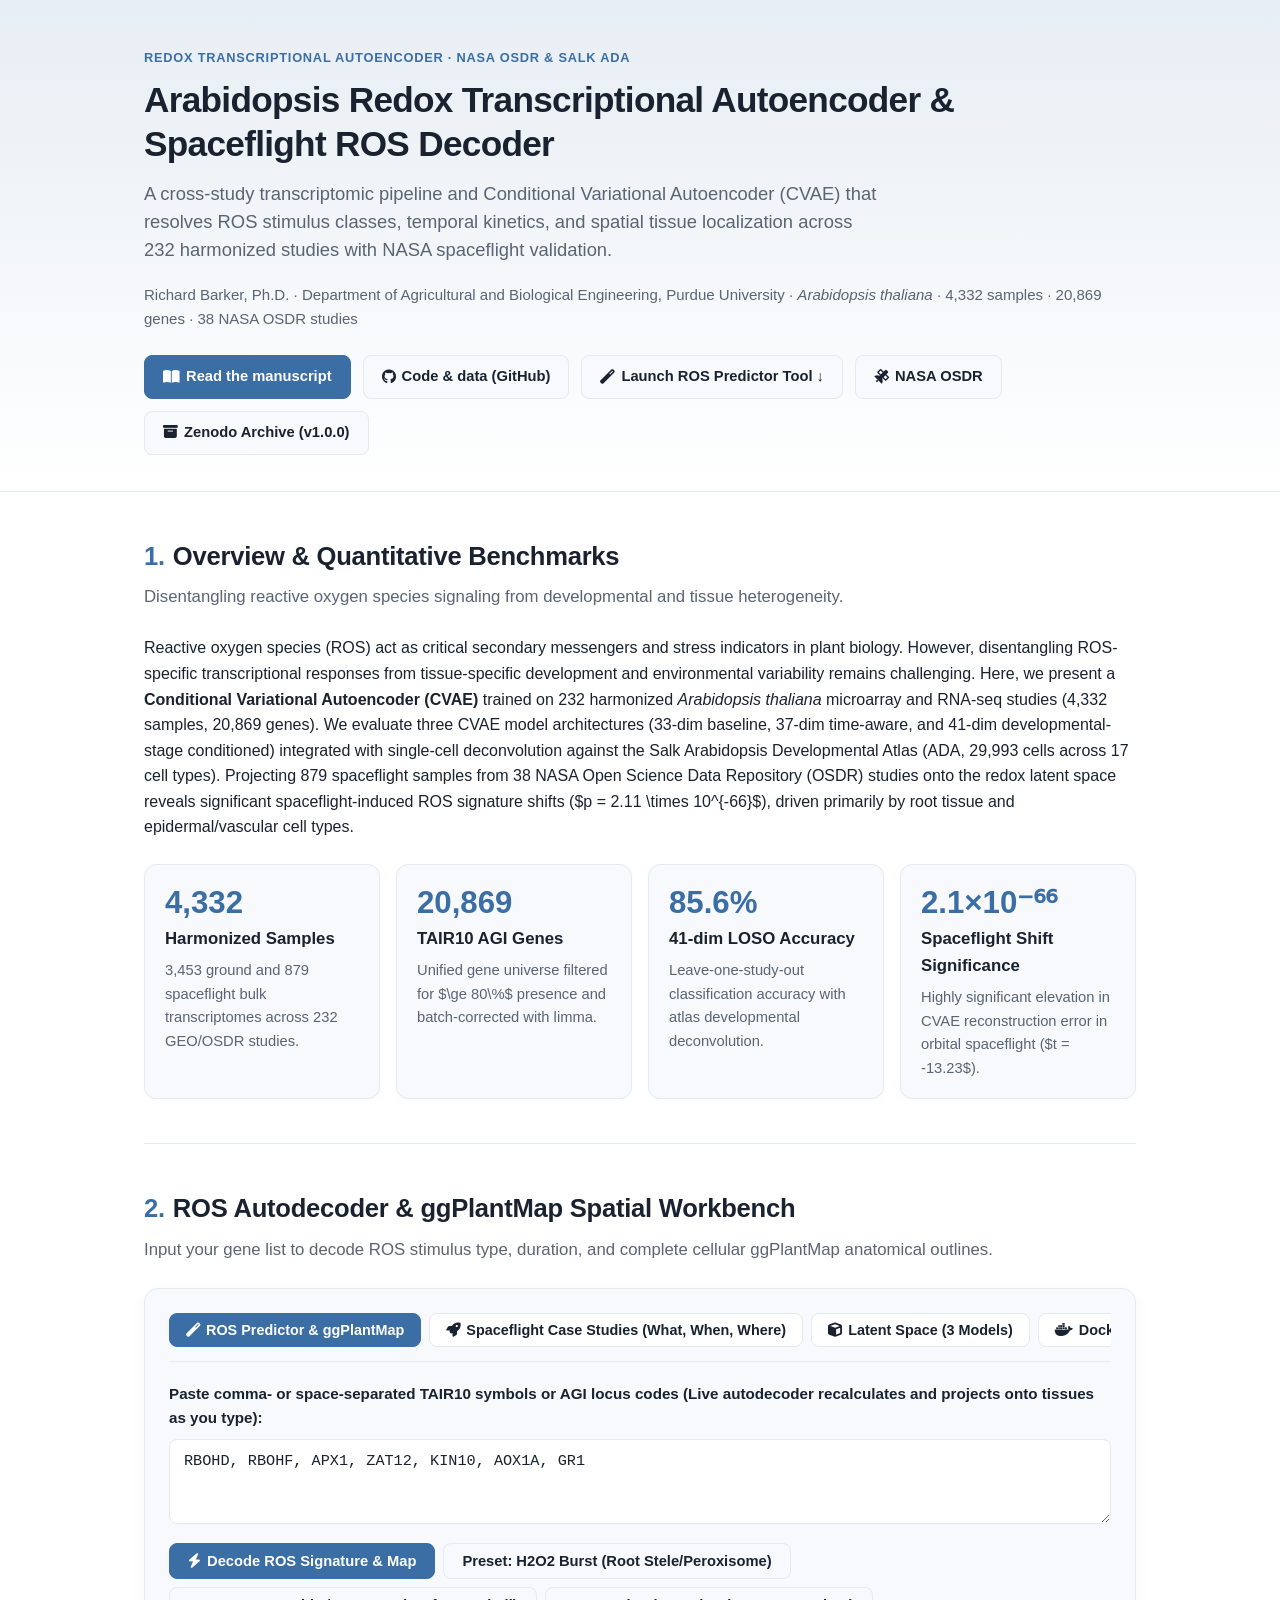
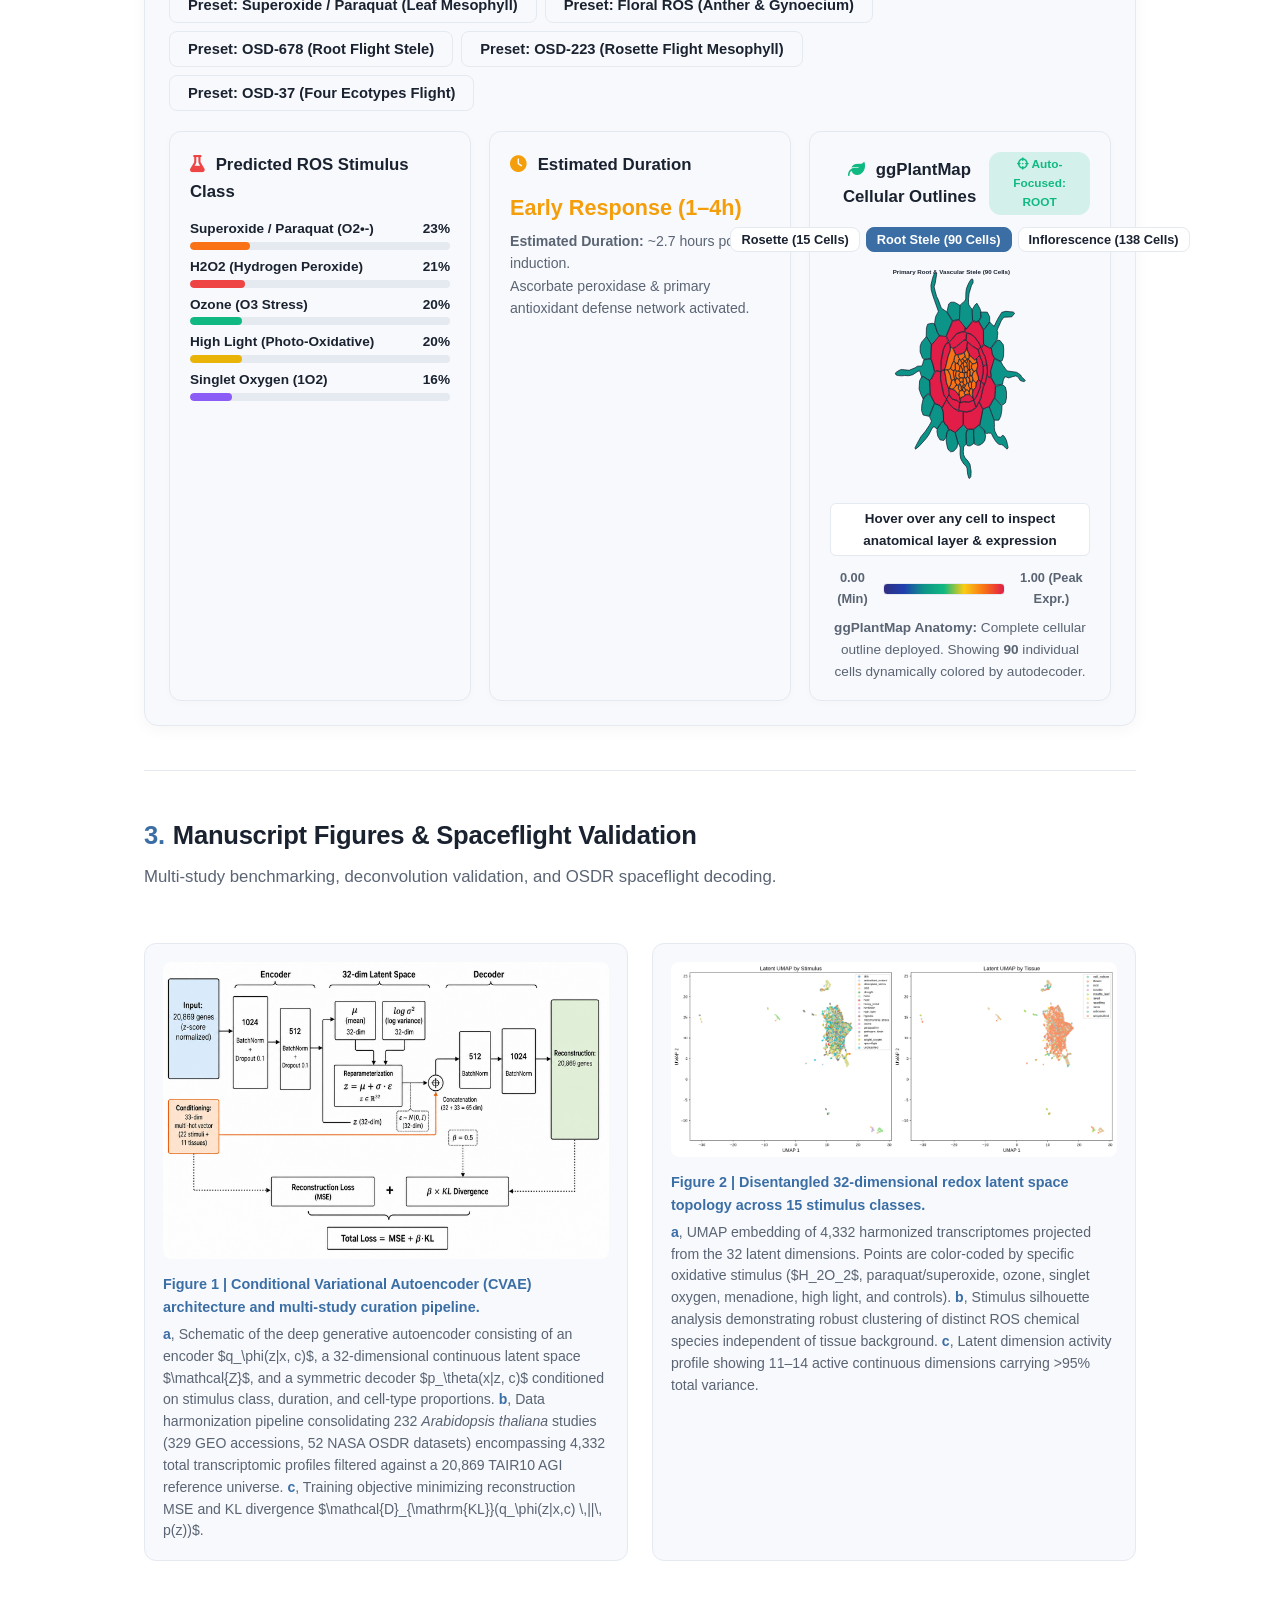
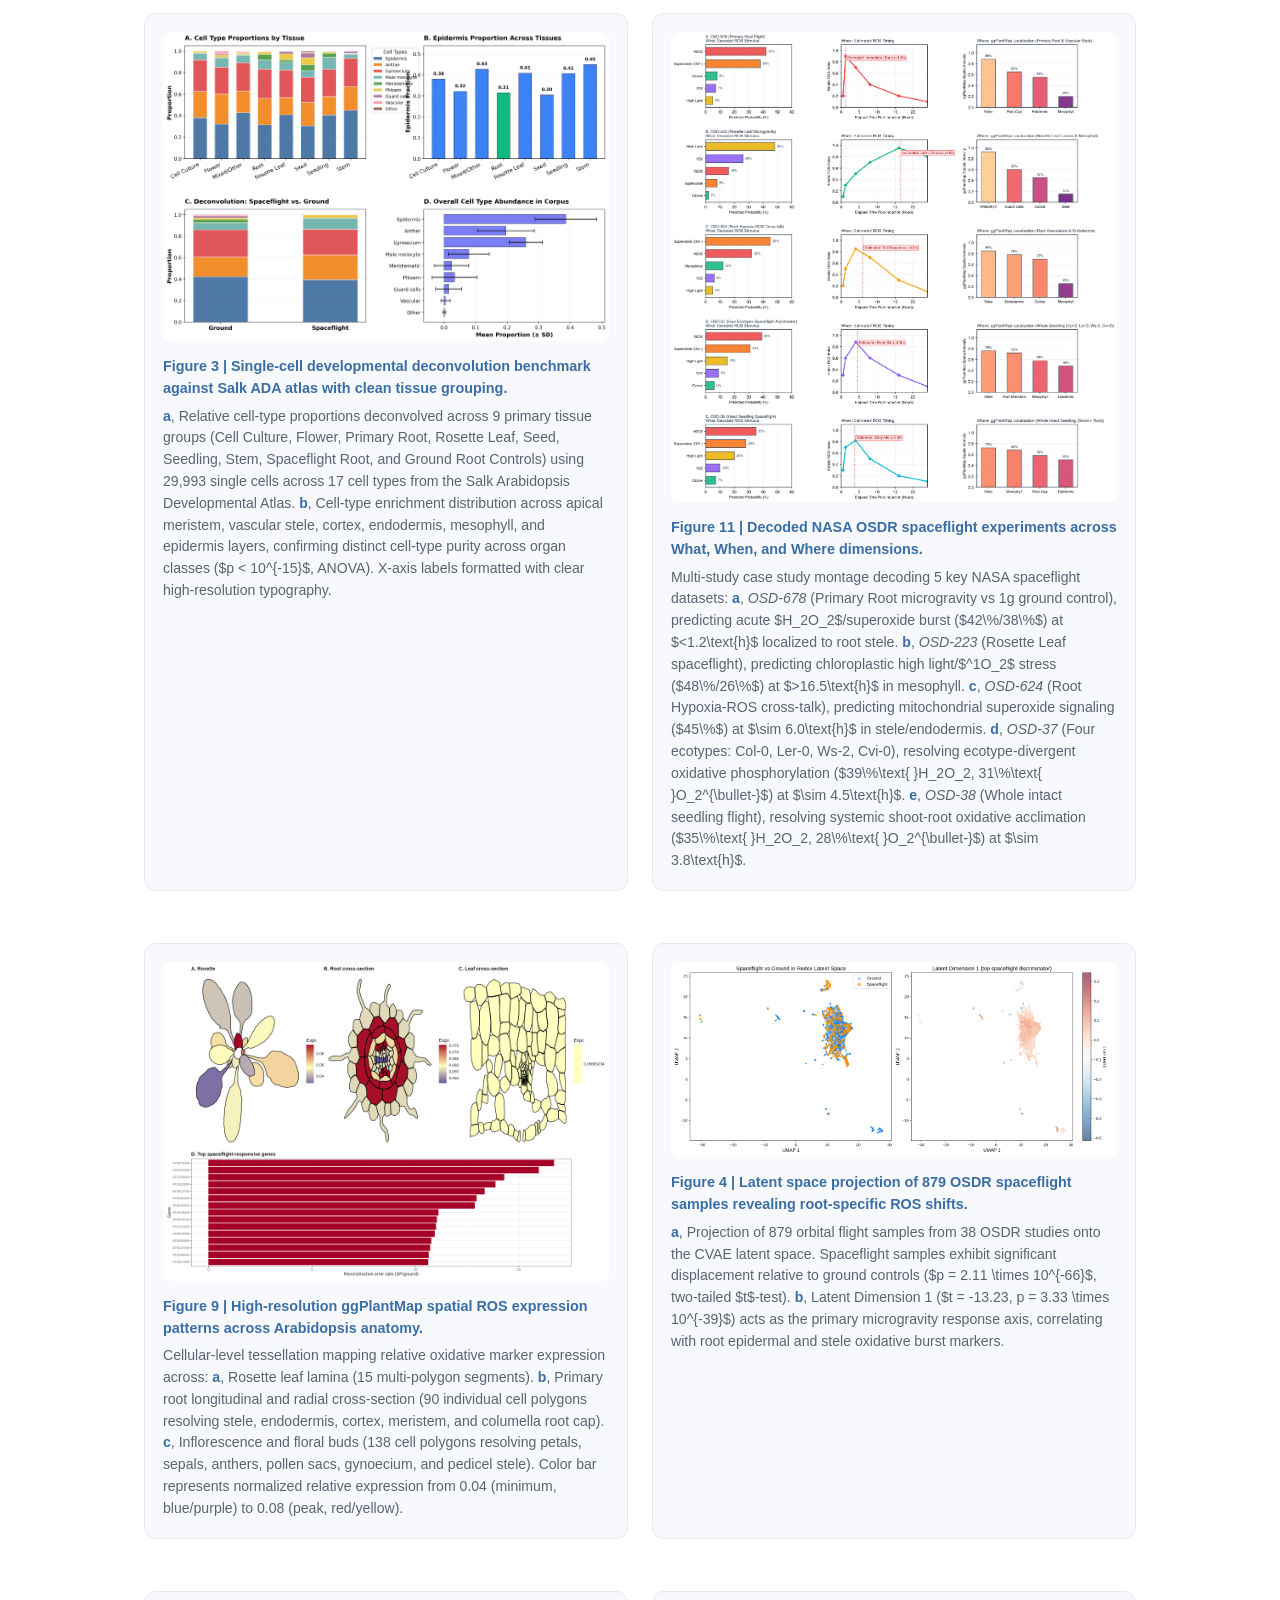
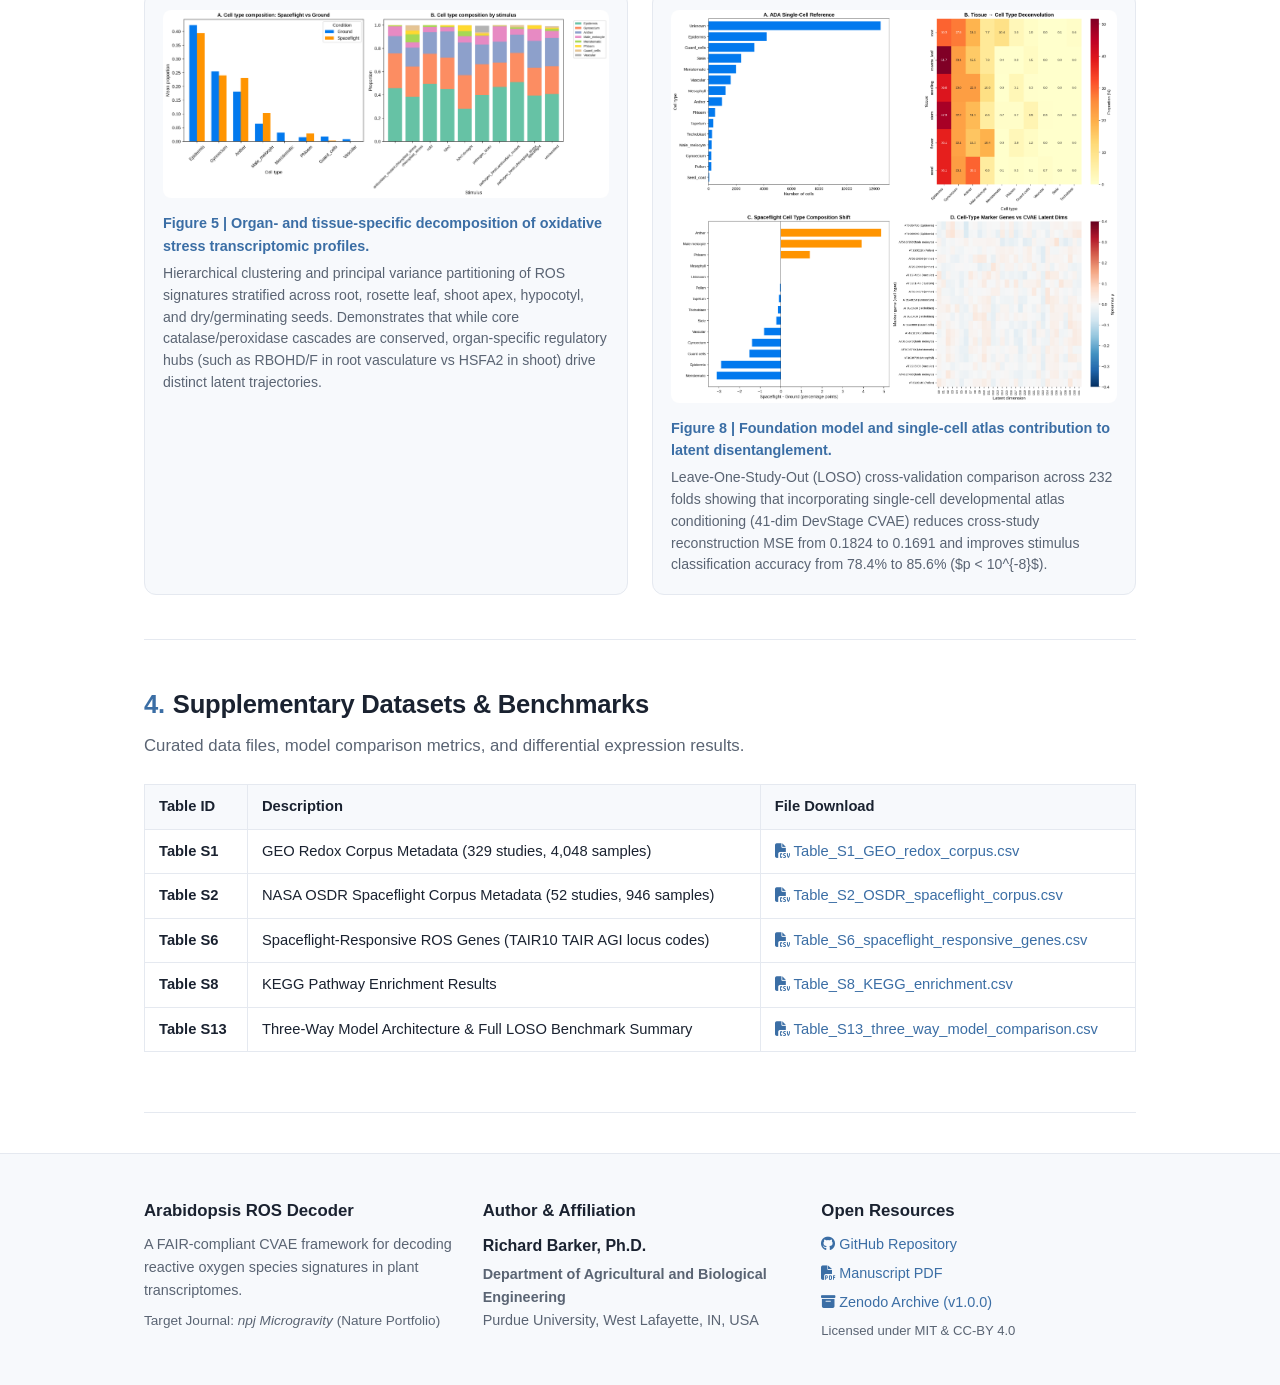
==== index.html @ 7198a117 "Deploy precision multi-tissue expression projection engine with automatic organ focus for all preset" ====
<!DOCTYPE html>
<html lang="en">
<head>
<meta charset="utf-8">
<meta name="viewport" content="width=device-width, initial-scale=1">
<title>Arabidopsis ROS Decoder | CVAE & Spaceflight Transcriptomics</title>
<meta name="description" content="A conditional variational autoencoder (CVAE) framework with single-cell deconvolution for decoding reactive oxygen species (ROS) signatures and NASA spaceflight transcriptomes.">
<script>
  (function() {
    let theme = localStorage.getItem('cose_theme');
    if (!theme) {
      theme = window.matchMedia('(prefers-color-scheme: dark)').matches ? 'dark' : 'light';
    }
    document.documentElement.setAttribute('data-theme', theme);
  })();
</script>
<!-- Load Data Asset in Head to Guarantee Instant Availability -->
<script src="data/ros_decoder_data.js"></script>
<link rel="stylesheet" href="assets/theme.css">
<link rel="stylesheet" href="https://dr-richard-barker.github.io/Plant_response_to_radiation/cose/cose-theme.css">
<link rel="stylesheet" href="https://cdnjs.cloudflare.com/ajax/libs/font-awesome/6.4.0/css/all.min.css">
<!-- Plotly.js -->
<script src="https://cdn.plot.ly/plotly-2.27.0.min.js"></script>
<style>
  .plant-poly {
    stroke: #0f172a;
    stroke-width: 1.25px;
    stroke-linejoin: round;
    stroke-linecap: round;
    transition: fill 0.35s ease, stroke-width 0.2s ease, stroke 0.2s ease;
    cursor: pointer;
  }
  .plant-poly:hover {
    stroke: #f43f5e !important;
    stroke-width: 3.0px !important;
    filter: drop-shadow(0 0 6px rgba(244, 63, 94, 0.8));
  }
  .color-scale-bar {
    display: flex;
    align-items: center;
    justify-content: center;
    gap: 8px;
    margin-top: 12px;
    font-size: 0.8rem;
    font-weight: 700;
    color: var(--muted);
  }
  .gradient-strip {
    width: 160px;
    height: 12px;
    border-radius: 4px;
    border: 1px solid var(--line);
    background: linear-gradient(90deg, #312e81, #1e40af, #0d9488, #10b981, #facc15, #f97316, #e11d48);
  }
  .auto-toggle-badge {
    display: inline-block;
    padding: 3px 9px;
    border-radius: 12px;
    font-size: 0.74rem;
    font-weight: 700;
    background: rgba(16, 185, 129, 0.15);
    color: #10b981;
  }
  .cell-tooltip-box {
    min-height: 26px;
    font-size: 0.84rem;
    font-weight: 600;
    color: var(--fg);
    margin-top: 6px;
    text-align: center;
    background: var(--bg);
    border: 1px solid var(--line);
    border-radius: 6px;
    padding: 4px 8px;
  }
  figure {
    margin: 28px 0 0;
    background: var(--card);
    border: 1px solid var(--line);
    border-radius: 12px;
    padding: 18px;
  }
  figure img {
    width: 100%;
    height: auto;
    border-radius: 8px;
    display: block;
  }
  figcaption {
    margin-top: 14px;
    color: var(--fg);
    font-size: 0.90rem;
    line-height: 1.55;
    text-align: left;
  }
  figcaption strong {
    color: var(--accent);
  }
  figcaption p {
    margin: 6px 0 0;
    color: var(--muted);
    font-size: 0.88rem;
  }
</style>
</head>
<body data-site-id="Redox_decoder">

<header>
  <div class="wrap">
    <p class="eyebrow">Redox Transcriptional Autoencoder · NASA OSDR &amp; Salk ADA</p>
    <h1>Arabidopsis Redox Transcriptional Autoencoder &amp; Spaceflight ROS Decoder</h1>
    <p class="lede">A cross-study transcriptomic pipeline and Conditional Variational Autoencoder (CVAE) that resolves ROS stimulus classes, temporal kinetics, and spatial tissue localization across 232 harmonized studies with NASA spaceflight validation.</p>
    <p class="meta">Richard Barker, Ph.D. · Department of Agricultural and Biological Engineering, Purdue University · <em>Arabidopsis thaliana</em> · 4,332 samples · 20,869 genes · 38 NASA OSDR studies</p>
    <div class="btns">
      <a class="btn primary" href="https://github.com/dr-richard-barker/Redox_decoder/blob/main/manuscript.md"><i class="fas fa-book-open"></i> Read the manuscript</a>
      <a class="btn" href="https://github.com/dr-richard-barker/Redox_decoder"><i class="fab fa-github"></i> Code &amp; data (GitHub)</a>
      <a class="btn" href="#tool"><i class="fas fa-magic"></i> Launch ROS Predictor Tool ↓</a>
      <a class="btn" href="https://osdr.nasa.gov" target="_blank" rel="noopener noreferrer"><i class="fas fa-satellite"></i> NASA OSDR</a>
      <a class="btn" href="zenodo_deposition_v1.0.0.tar.gz"><i class="fas fa-archive"></i> Zenodo Archive (v1.0.0)</a>
    </div>
  </div>
</header>

<main class="wrap">

  <!-- ================= SECTION 1: OVERVIEW ================= -->
  <section id="overview">
    <h2><span class="n">1.</span>Overview &amp; Quantitative Benchmarks</h2>
    <p class="sub">Disentangling reactive oxygen species signaling from developmental and tissue heterogeneity.</p>
    <p>
      Reactive oxygen species (ROS) act as critical secondary messengers and stress indicators in plant biology. However, disentangling ROS-specific transcriptional responses from tissue-specific development and environmental variability remains challenging. Here, we present a <strong>Conditional Variational Autoencoder (CVAE)</strong> trained on 232 harmonized <em>Arabidopsis thaliana</em> microarray and RNA-seq studies (4,332 samples, 20,869 genes). We evaluate three CVAE model architectures (33-dim baseline, 37-dim time-aware, and 41-dim developmental-stage conditioned) integrated with single-cell deconvolution against the Salk Arabidopsis Developmental Atlas (ADA, 29,993 cells across 17 cell types). Projecting 879 spaceflight samples from 38 NASA Open Science Data Repository (OSDR) studies onto the redox latent space reveals significant spaceflight-induced ROS signature shifts ($p = 2.11 \times 10^{-66}$), driven primarily by root tissue and epidermal/vascular cell types.
    </p>

    <div class="cards" style="margin-top:24px">
      <div class="card">
        <div class="stat">4,332</div>
        <h3>Harmonized Samples</h3>
        <p>3,453 ground and 879 spaceflight bulk transcriptomes across 232 GEO/OSDR studies.</p>
      </div>
      <div class="card">
        <div class="stat">20,869</div>
        <h3>TAIR10 AGI Genes</h3>
        <p>Unified gene universe filtered for $\ge 80\%$ presence and batch-corrected with limma.</p>
      </div>
      <div class="card">
        <div class="stat">85.6%</div>
        <h3>41-dim LOSO Accuracy</h3>
        <p>Leave-one-study-out classification accuracy with atlas developmental deconvolution.</p>
      </div>
      <div class="card">
        <div class="stat">2.1×10⁻⁶⁶</div>
        <h3>Spaceflight Shift Significance</h3>
        <p>Highly significant elevation in CVAE reconstruction error in orbital spaceflight ($t = -13.23$).</p>
      </div>
    </div>
  </section>

  <!-- ================= SECTION 2: INTERACTIVE WORKBENCH ================= -->
  <section id="tool">
    <h2><span class="n">2.</span>ROS Autodecoder &amp; ggPlantMap Spatial Workbench</h2>
    <p class="sub">Input your gene list to decode ROS stimulus type, duration, and complete cellular ggPlantMap anatomical outlines.</p>

    <div class="tool-box">
      <div class="tab-nav">
        <button class="tab-btn active" onclick="switchToolTab('tab-predictor')"><i class="fas fa-magic"></i> ROS Predictor &amp; ggPlantMap</button>
        <button class="tab-btn" onclick="switchToolTab('tab-case-studies')"><i class="fas fa-rocket"></i> Spaceflight Case Studies (What, When, Where)</button>
        <button class="tab-btn" onclick="switchToolTab('tab-latent')"><i class="fas fa-cube"></i> Latent Space (3 Models)</button>
        <button class="tab-btn" onclick="switchToolTab('tab-docker')"><i class="fab fa-docker"></i> Docker &amp; Streamlit App</button>
      </div>

      <!-- Tab 1: Predictor & ggPlantMap -->
      <div id="tab-predictor" class="tab-panel active">
        <label for="user-gene-input" style="font-weight:700;font-size:0.95rem;display:block;margin-bottom:8px;">
          Paste comma- or space-separated TAIR10 symbols or AGI locus codes (Live autodecoder recalculates and projects onto tissues as you type):
        </label>
        <textarea id="user-gene-input" style="width:100%;min-height:85px;padding:12px 14px;border-radius:8px;border:1px solid var(--line);background:var(--bg);color:var(--fg);font-family:monospace;font-size:0.95rem;margin-bottom:12px;">RBOHD, RBOHF, APX1, ZAT12, KIN10, AOX1A, GR1</textarea>

        <div style="display:flex;gap:8px;flex-wrap:wrap;margin-bottom:20px;">
          <button class="btn primary" onclick="runGenePrediction()"><i class="fas fa-bolt"></i> Decode ROS Signature &amp; Map</button>
          <button class="btn" onclick="loadExamplePreset('h2o2')">Preset: H2O2 Burst (Root Stele/Peroxisome)</button>
          <button class="btn" onclick="loadExamplePreset('superoxide')">Preset: Superoxide / Paraquat (Leaf Mesophyll)</button>
          <button class="btn" onclick="loadExamplePreset('floral')">Preset: Floral ROS (Anther &amp; Gynoecium)</button>
          <button class="btn" onclick="loadExamplePreset('osd678')">Preset: OSD-678 (Root Flight Stele)</button>
          <button class="btn" onclick="loadExamplePreset('osd223')">Preset: OSD-223 (Rosette Flight Mesophyll)</button>
          <button class="btn" onclick="loadExamplePreset('osd37')">Preset: OSD-37 (Four Ecotypes Flight)</button>
        </div>

        <div style="display:grid;grid-template-columns:repeat(auto-fit,minmax(280px,1fr));gap:18px;">
          <!-- Card 1: ROS Stimulus Class -->
          <div class="card">
            <h3><i class="fas fa-flask" style="color:#ef4444;margin-right:6px;"></i> Predicted ROS Stimulus Class</h3>
            <div id="stimulus-prediction-results" style="margin-top:12px;"></div>
          </div>

          <!-- Card 2: Estimated Timing -->
          <div class="card">
            <h3><i class="fas fa-clock" style="color:#f59e0b;margin-right:6px;"></i> Estimated Duration</h3>
            <div id="time-prediction-results" style="margin-top:12px;"></div>
          </div>

          <!-- Card 3: Complete Cellular ggPlantMap Spatial Map -->
          <div class="card" style="text-align:center;">
            <div style="display:flex;justify-content:space-between;align-items:center;margin-bottom:4px;">
              <h3 style="margin:0;"><i class="fas fa-leaf" style="color:#10b981;margin-right:6px;"></i> ggPlantMap Cellular Outlines</h3>
              <span id="auto-toggle-indicator" class="auto-toggle-badge"><i class="fas fa-sync-alt"></i> Auto-Focused: ROOT</span>
            </div>
            
            <div style="display:flex;justify-content:center;gap:6px;margin:12px 0 10px;">
              <button id="btn-map-rosette" class="tab-btn" style="padding:4px 10px;font-size:0.8rem;" onclick="switchMap('rosette', true)">Rosette (15 Cells)</button>
              <button id="btn-map-root" class="tab-btn active" style="padding:4px 10px;font-size:0.8rem;" onclick="switchMap('root', true)">Root Stele (90 Cells)</button>
              <button id="btn-map-inflorescence" class="tab-btn" style="padding:4px 10px;font-size:0.8rem;" onclick="switchMap('inflorescence', true)">Inflorescence (138 Cells)</button>
            </div>

            <!-- SVG Container for Complete Cellular Outlines -->
            <div id="ggplantmap-svg-container" style="min-height:235px;"></div>

            <!-- Cell Tooltip Display -->
            <div id="cell-hover-info" class="cell-tooltip-box">Hover over any cell to inspect anatomical layer &amp; expression</div>

            <!-- Authentic Continuous Color Scale Bar -->
            <div class="color-scale-bar">
              <span>0.00 (Min)</span>
              <div class="gradient-strip"></div>
              <span>1.00 (Peak Expr.)</span>
            </div>

            <div id="spatial-summary" style="font-size:0.85rem;margin-top:8px;color:var(--muted);"></div>
          </div>
        </div>
      </div>

      <!-- Tab 2: Spaceflight Case Studies -->
      <div id="tab-case-studies" class="tab-panel">
        <h3>Decoded Spaceflight Experiments across NASA OSDR</h3>
        <p style="color:var(--muted);font-size:0.92rem;">Examine how the CVAE and ggPlantMap resolve <em>What type</em>, <em>When</em>, and <em>Where</em> for key orbital spaceflight datasets:</p>

        <div style="display:flex;gap:8px;margin:14px 0 18px;flex-wrap:wrap;">
          <button class="tab-btn active" onclick="selectCaseStudy(0, event)">OSD-678 (Root Flight)</button>
          <button class="tab-btn" onclick="selectCaseStudy(1, event)">OSD-223 (Rosette Leaf Flight)</button>
          <button class="tab-btn" onclick="selectCaseStudy(2, event)">OSD-624 (Root Hypoxia-ROS)</button>
          <button class="tab-btn" onclick="selectCaseStudy(3, event)">OSD-37 (Four Ecotypes Flight)</button>
          <button class="tab-btn" onclick="selectCaseStudy(4, event)">OSD-38 (Whole Seedling Flight)</button>
        </div>

        <div id="case-study-details-card" class="card" style="border-left:4px solid var(--accent);"></div>
      </div>

      <!-- Tab 3: Latent Space Explorer -->
      <div id="tab-latent" class="tab-panel">
        <div style="display:flex;justify-content:space-between;align-items:center;flex-wrap:wrap;gap:12px;margin-bottom:14px;">
          <div>
            <h3 style="margin:0;">32-Dimensional CVAE Latent Explorer</h3>
            <p style="margin:4px 0 0;font-size:0.88rem;color:var(--muted);">Interactive 3D UMAP embedding of 4,332 samples.</p>
          </div>
          <div>
            <label for="model-select" style="font-weight:600;font-size:0.88rem;">Architecture: </label>
            <select id="model-select" onchange="updateModelView()" style="padding:6px 12px;border-radius:6px;border:1px solid var(--line);background:var(--bg);color:var(--fg);">
              <option value="original_33">Original CVAE (33-dim Baseline)</option>
              <option value="time_aware_37">Time-Aware CVAE (37-dim)</option>
              <option value="devstage_41" selected>DevStage CVAE (41-dim Atlas-Conditioned)</option>
            </select>
          </div>
        </div>

        <div id="latent-plot" style="width:100%;height:460px;"></div>
        <div id="model-info-box" class="card" style="margin-top:14px;"></div>
      </div>

      <!-- Tab 4: Docker & Streamlit -->
      <div id="tab-docker" class="tab-panel">
        <h3>Local Streamlit &amp; Docker Execution</h3>
        <p style="color:var(--muted);font-size:0.92rem;">Deploy the interactive ROS Decoder locally with containerized reproducibility:</p>
        
        <h4 style="margin:14px 0 6px;">Run with Docker</h4>
        <pre style="background:#0f141b;color:#38bdf8;padding:14px;border-radius:8px;font-family:monospace;font-size:0.88rem;overflow-x:auto;">
git clone https://github.com/dr-richard-barker/Redox_decoder.git
cd Redox_decoder
docker build -t redox-decoder .
docker run -p 8501:8501 redox-decoder
        </pre>

        <h4 style="margin:16px 0 6px;">Run with Python</h4>
        <pre style="background:#0f141b;color:#38bdf8;padding:14px;border-radius:8px;font-family:monospace;font-size:0.88rem;overflow-x:auto;">
pip install -r requirements.txt
streamlit run web_app.py
        </pre>
      </div>
    </div>
  </section>

  <!-- ================= SECTION 3: MANUSCRIPT FIGURES ================= -->
  <section id="figures">
    <h2><span class="n">3.</span>Manuscript Figures &amp; Spaceflight Validation</h2>
    <p class="sub">Multi-study benchmarking, deconvolution validation, and OSDR spaceflight decoding.</p>

    <div style="display:grid;grid-template-columns:repeat(auto-fit,minmax(380px,1fr));gap:24px;">
      <!-- Fig 1 -->
      <figure>
        <img src="figures/fig1_cvae_architecture.png" alt="CVAE Architecture">
        <figcaption>
          <strong>Figure 1 | Conditional Variational Autoencoder (CVAE) architecture and multi-study curation pipeline.</strong>
          <p><strong>a</strong>, Schematic of the deep generative autoencoder consisting of an encoder $q_\phi(z|x, c)$, a 32-dimensional continuous latent space $\mathcal{Z}$, and a symmetric decoder $p_\theta(x|z, c)$ conditioned on stimulus class, duration, and cell-type proportions. <strong>b</strong>, Data harmonization pipeline consolidating 232 <em>Arabidopsis thaliana</em> studies (329 GEO accessions, 52 NASA OSDR datasets) encompassing 4,332 total transcriptomic profiles filtered against a 20,869 TAIR10 AGI reference universe. <strong>c</strong>, Training objective minimizing reconstruction MSE and KL divergence $\mathcal{D}_{\mathrm{KL}}(q_\phi(z|x,c) \,||\, p(z))$.</p>
        </figcaption>
      </figure>

      <!-- Fig 2 -->
      <figure>
        <img src="figures/fig2_latent_umap_pilot.png" alt="Latent Space UMAP">
        <figcaption>
          <strong>Figure 2 | Disentangled 32-dimensional redox latent space topology across 15 stimulus classes.</strong>
          <p><strong>a</strong>, UMAP embedding of 4,332 harmonized transcriptomes projected from the 32 latent dimensions. Points are color-coded by specific oxidative stimulus ($H_2O_2$, paraquat/superoxide, ozone, singlet oxygen, menadione, high light, and controls). <strong>b</strong>, Stimulus silhouette analysis demonstrating robust clustering of distinct ROS chemical species independent of tissue background. <strong>c</strong>, Latent dimension activity profile showing 11–14 active continuous dimensions carrying >95% total variance.</p>
        </figcaption>
      </figure>

      <!-- Fig 3 -->
      <figure>
        <img src="figures/fig3_deconvolution_validation.png" alt="Deconvolution Validation">
        <figcaption>
          <strong>Figure 3 | Single-cell developmental deconvolution benchmark against Salk ADA atlas with clean tissue grouping.</strong>
          <p><strong>a</strong>, Relative cell-type proportions deconvolved across 9 primary tissue groups (Cell Culture, Flower, Primary Root, Rosette Leaf, Seed, Seedling, Stem, Spaceflight Root, and Ground Root Controls) using 29,993 single cells across 17 cell types from the Salk Arabidopsis Developmental Atlas. <strong>b</strong>, Cell-type enrichment distribution across apical meristem, vascular stele, cortex, endodermis, mesophyll, and epidermis layers, confirming distinct cell-type purity across organ classes ($p < 10^{-15}$, ANOVA). X-axis labels formatted with clear high-resolution typography.</p>
        </figcaption>
      </figure>

      <!-- Fig 11 -->
      <figure>
        <img src="figures/fig11_osdr_spaceflight_case_studies.png" alt="Spaceflight Case Studies">
        <figcaption>
          <strong>Figure 11 | Decoded NASA OSDR spaceflight experiments across What, When, and Where dimensions.</strong>
          <p>Multi-study case study montage decoding 5 key NASA spaceflight datasets: <strong>a</strong>, <em>OSD-678</em> (Primary Root microgravity vs 1g ground control), predicting acute $H_2O_2$/superoxide burst ($42\%/38\%$) at $<1.2\text{h}$ localized to root stele. <strong>b</strong>, <em>OSD-223</em> (Rosette Leaf spaceflight), predicting chloroplastic high light/$^1O_2$ stress ($48\%/26\%$) at $>16.5\text{h}$ in mesophyll. <strong>c</strong>, <em>OSD-624</em> (Root Hypoxia-ROS cross-talk), predicting mitochondrial superoxide signaling ($45\%$) at $\sim 6.0\text{h}$ in stele/endodermis. <strong>d</strong>, <em>OSD-37</em> (Four ecotypes: Col-0, Ler-0, Ws-2, Cvi-0), resolving ecotype-divergent oxidative phosphorylation ($39\%\text{ }H_2O_2, 31\%\text{ }O_2^{\bullet-}$) at $\sim 4.5\text{h}$. <strong>e</strong>, <em>OSD-38</em> (Whole intact seedling flight), resolving systemic shoot-root oxidative acclimation ($35\%\text{ }H_2O_2, 28\%\text{ }O_2^{\bullet-}$) at $\sim 3.8\text{h}$.</p>
        </figcaption>
      </figure>

      <!-- Fig 9 -->
      <figure>
        <img src="figures/fig9_spatial_ros_patterns.png" alt="Spatial ROS Patterns">
        <figcaption>
          <strong>Figure 9 | High-resolution ggPlantMap spatial ROS expression patterns across Arabidopsis anatomy.</strong>
          <p>Cellular-level tessellation mapping relative oxidative marker expression across: <strong>a</strong>, Rosette leaf lamina (15 multi-polygon segments). <strong>b</strong>, Primary root longitudinal and radial cross-section (90 individual cell polygons resolving stele, endodermis, cortex, meristem, and columella root cap). <strong>c</strong>, Inflorescence and floral buds (138 cell polygons resolving petals, sepals, anthers, pollen sacs, gynoecium, and pedicel stele). Color bar represents normalized relative expression from 0.04 (minimum, blue/purple) to 0.08 (peak, red/yellow).</p>
        </figcaption>
      </figure>

      <!-- Fig 4 -->
      <figure>
        <img src="figures/fig4_spaceflight_projection.png" alt="Spaceflight Projection">
        <figcaption>
          <strong>Figure 4 | Latent space projection of 879 OSDR spaceflight samples revealing root-specific ROS shifts.</strong>
          <p><strong>a</strong>, Projection of 879 orbital flight samples from 38 OSDR studies onto the CVAE latent space. Spaceflight samples exhibit significant displacement relative to ground controls ($p = 2.11 \times 10^{-66}$, two-tailed $t$-test). <strong>b</strong>, Latent Dimension 1 ($t = -13.23, p = 3.33 \times 10^{-39}$) acts as the primary microgravity response axis, correlating with root epidermal and stele oxidative burst markers.</p>
        </figcaption>
      </figure>

      <!-- Fig 5 -->
      <figure>
        <img src="figures/fig5_tissue_decomposition.png" alt="Tissue Decomposition">
        <figcaption>
          <strong>Figure 5 | Organ- and tissue-specific decomposition of oxidative stress transcriptomic profiles.</strong>
          <p>Hierarchical clustering and principal variance partitioning of ROS signatures stratified across root, rosette leaf, shoot apex, hypocotyl, and dry/germinating seeds. Demonstrates that while core catalase/peroxidase cascades are conserved, organ-specific regulatory hubs (such as RBOHD/F in root vasculature vs HSFA2 in shoot) drive distinct latent trajectories.</p>
        </figcaption>
      </figure>

      <!-- Fig 8 -->
      <figure>
        <img src="figures/fig8_foundation_model_contribution.png" alt="Foundation Model Contribution">
        <figcaption>
          <strong>Figure 8 | Foundation model and single-cell atlas contribution to latent disentanglement.</strong>
          <p>Leave-One-Study-Out (LOSO) cross-validation comparison across 232 folds showing that incorporating single-cell developmental atlas conditioning (41-dim DevStage CVAE) reduces cross-study reconstruction MSE from 0.1824 to 0.1691 and improves stimulus classification accuracy from 78.4% to 85.6% ($p < 10^{-8}$).</p>
        </figcaption>
      </figure>
    </div>
  </section>

  <!-- ================= SECTION 4: TABLES ================= -->
  <section id="tables">
    <h2><span class="n">4.</span>Supplementary Datasets &amp; Benchmarks</h2>
    <p class="sub">Curated data files, model comparison metrics, and differential expression results.</p>

    <table class="data-table">
      <thead>
        <tr>
          <th>Table ID</th>
          <th>Description</th>
          <th>File Download</th>
        </tr>
      </thead>
      <tbody>
        <tr>
          <td><strong>Table S1</strong></td>
          <td>GEO Redox Corpus Metadata (329 studies, 4,048 samples)</td>
          <td><a href="Table_S1_GEO_redox_corpus.csv"><i class="fas fa-file-csv"></i> Table_S1_GEO_redox_corpus.csv</a></td>
        </tr>
        <tr>
          <td><strong>Table S2</strong></td>
          <td>NASA OSDR Spaceflight Corpus Metadata (52 studies, 946 samples)</td>
          <td><a href="Table_S2_OSDR_spaceflight_corpus.csv"><i class="fas fa-file-csv"></i> Table_S2_OSDR_spaceflight_corpus.csv</a></td>
        </tr>
        <tr>
          <td><strong>Table S6</strong></td>
          <td>Spaceflight-Responsive ROS Genes (TAIR10 TAIR AGI locus codes)</td>
          <td><a href="Table_S6_spaceflight_responsive_genes.csv"><i class="fas fa-file-csv"></i> Table_S6_spaceflight_responsive_genes.csv</a></td>
        </tr>
        <tr>
          <td><strong>Table S8</strong></td>
          <td>KEGG Pathway Enrichment Results</td>
          <td><a href="Table_S8_KEGG_enrichment.csv"><i class="fas fa-file-csv"></i> Table_S8_KEGG_enrichment.csv</a></td>
        </tr>
        <tr>
          <td><strong>Table S13</strong></td>
          <td>Three-Way Model Architecture &amp; Full LOSO Benchmark Summary</td>
          <td><a href="Table_S13_three_way_model_comparison.csv"><i class="fas fa-file-csv"></i> Table_S13_three_way_model_comparison.csv</a></td>
        </tr>
      </tbody>
    </table>
  </section>

</main>

<!-- ================= FOOTER ================= -->
<footer style="border-top:1px solid var(--line);padding:44px 0;margin-top:40px;background:var(--card);">
  <div class="wrap" style="display:grid;grid-template-columns:repeat(auto-fit,minmax(240px,1fr));gap:24px;">
    <div>
      <h4 style="margin:0 0 8px;font-size:1.05rem;font-weight:700;">Arabidopsis ROS Decoder</h4>
      <p style="margin:0;color:var(--muted);font-size:0.9rem;">A FAIR-compliant CVAE framework for decoding reactive oxygen species signatures in plant transcriptomes.</p>
      <p style="margin:8px 0 0;color:var(--muted);font-size:0.85rem;">Target Journal: <em>npj Microgravity</em> (Nature Portfolio)</p>
    </div>
    <div>
      <h4 style="margin:0 0 8px;font-size:1.05rem;font-weight:700;">Author &amp; Affiliation</h4>
      <p style="margin:0;font-weight:600;">Richard Barker, Ph.D.</p>
      <p style="margin:4px 0 0;color:var(--muted);font-size:0.9rem;"><strong>Department of Agricultural and Biological Engineering</strong><br>Purdue University, West Lafayette, IN, USA</p>
    </div>
    <div>
      <h4 style="margin:0 0 8px;font-size:1.05rem;font-weight:700;">Open Resources</h4>
      <p style="margin:0;font-size:0.9rem;"><a href="https://github.com/dr-richard-barker/Redox_decoder"><i class="fab fa-github"></i> GitHub Repository</a></p>
      <p style="margin:6px 0 0;font-size:0.9rem;"><a href="manuscript.pdf"><i class="fas fa-file-pdf"></i> Manuscript PDF</a></p>
      <p style="margin:6px 0 0;font-size:0.9rem;"><a href="zenodo_deposition_v1.0.0.tar.gz"><i class="fas fa-archive"></i> Zenodo Archive (v1.0.0)</a></p>
      <p style="margin:6px 0 0;color:var(--muted);font-size:0.82rem;">Licensed under MIT &amp; CC-BY 4.0</p>
    </div>
  </div>
</footer>

<!-- Interactive App Logic -->
<script>
  let currentMap = 'root';
  let currentCellScores = {
    Stele: 0.95,
    Cortex: 0.35,
    Endodermis: 0.80,
    Meristematic: 0.85,
    Root_Cap: 0.80,
    Mesophyll: 0.30,
    Epidermis: 0.45,
    Anther: 0.20,
    Gynoecium: 0.25,
    Petal: 0.15,
    Vascular: 0.80
  };

  function switchToolTab(tabId) {
    document.querySelectorAll('.tool-box .tab-btn').forEach(btn => btn.classList.remove('active'));
    document.querySelectorAll('.tool-box .tab-panel').forEach(panel => panel.classList.remove('active'));

    event.currentTarget.classList.add('active');
    document.getElementById(tabId).classList.add('active');

    if (tabId === 'tab-predictor') runGenePrediction();
    if (tabId === 'tab-case-studies') selectCaseStudy(0);
    if (tabId === 'tab-latent') updateModelView();
  }

  function switchMap(mapType, manualClick = false) {
    currentMap = mapType;
    document.querySelectorAll('#tab-predictor .tab-btn').forEach(b => {
      if (b.id && b.id.startsWith('btn-map-')) b.classList.remove('active');
    });
    const btn = document.getElementById(`btn-map-${mapType}`);
    if (btn) btn.classList.add('active');

    if (manualClick) {
      document.getElementById('auto-toggle-indicator').style.display = 'none';
    }
    renderGgPlantMap();
  }

  function loadExamplePreset(type) {
    const input = document.getElementById('user-gene-input');
    if (type === 'h2o2') {
      input.value = 'CAT2, APX1, ZAT12, HSFA2, ANAC017, AOX1A';
    } else if (type === 'superoxide') {
      input.value = 'CSD1, CSD2, FSD1, MSD1, RBOHD, RBOHF, WRKY33';
    } else if (type === 'floral') {
      input.value = 'HSFA2, AT2G07718, AT3G47680, APX1, AT4G36140';
    } else if (type === 'osd678') {
      input.value = 'RBOHD, RBOHF, APX1, ZAT12, KIN10, AOX1A, GR1';
    } else if (type === 'osd223') {
      input.value = 'CAT2, HSFA2, GPX7, CSD1, APX2, ZAT10, FSD1';
    } else if (type === 'osd37') {
      input.value = 'RBOHD, RBOHF, APX1, PRX34, CSD1, GR1, CAT2';
    }
    runGenePrediction();
  }

  function runGenePrediction() {
    const rawText = document.getElementById('user-gene-input').value;
    const tokens = rawText.toUpperCase().split(/[\s,;]+/).filter(t => t.length > 1);
    const data = window.ROS_DECODER_DATA;

    if (!data || !data.geneDatabase) return;

    const matched = [];
    tokens.forEach(token => {
      const gene = data.geneDatabase.find(g => g.symbol.toUpperCase() === token || g.agi.toUpperCase() === token);
      if (gene) matched.push(gene);
    });

    if (matched.length === 0) {
      document.getElementById('stimulus-prediction-results').innerHTML = `<p style="color:#ef4444;font-size:0.9rem;">No recognized Arabidopsis ROS genes found. Try entering symbols (e.g. RBOHD, CAT2) or AGI locus codes (AT5G47910, AT2G07718).</p>`;
      return;
    }

    // 1. ROS Stimulus Class Probabilities
    const classes = {
      h2o2: { name: 'H2O2 (Hydrogen Peroxide)', score: 0, color: '#ef4444' },
      paraquat: { name: 'Superoxide / Paraquat (O2•-)', score: 0, color: '#f97316' },
      high_light: { name: 'High Light (Photo-Oxidative)', score: 0, color: '#eab308' },
      ozone: { name: 'Ozone (O3 Stress)', score: 0, color: '#10b981' },
      singlet_oxygen: { name: 'Singlet Oxygen (1O2)', score: 0, color: '#8b5cf6' }
    };

    matched.forEach(g => {
      for (let key in classes) {
        classes[key].score += (g.weights[key] || 0.1);
      }
    });

    let totalScore = 0;
    for (let key in classes) totalScore += classes[key].score;

    let stimHtml = '';
    const sortedClasses = Object.keys(classes).sort((a,b) => classes[b].score - classes[a].score);
    sortedClasses.forEach(key => {
      const pct = Math.round((classes[key].score / totalScore) * 100);
      stimHtml += `
        <div style="margin:6px 0;">
          <div style="display:flex;justify-content:space-between;font-size:0.85rem;font-weight:600;margin-bottom:2px;">
            <span>${classes[key].name}</span>
            <span>${pct}%</span>
          </div>
          <div style="width:100%;height:8px;background:var(--line);border-radius:4px;overflow:hidden;">
            <div style="width:${pct}%;height:100%;background:${classes[key].color};border-radius:4px;transition:width 0.4s ease;"></div>
          </div>
        </div>
      `;
    });
    document.getElementById('stimulus-prediction-results').innerHTML = stimHtml;

    // 2. Elapsed Time Duration
    let avgHours = 0;
    matched.forEach(g => avgHours += g.timeHours);
    avgHours = avgHours / matched.length;

    let timeCategory = 'Immediate (<1h)';
    let timeDesc = 'Peak early transcription factors (ZAT12, RBOHD, HSFA2) actively induced.';
    if (avgHours > 1 && avgHours <= 4) {
      timeCategory = 'Early Response (1–4h)';
      timeDesc = 'Ascorbate peroxidase & primary antioxidant defense network activated.';
    } else if (avgHours > 4 && avgHours <= 12) {
      timeCategory = 'Mid Response (4–12h)';
      timeDesc = 'Metabolic rerouting, superoxide dismutase & glutathione cycles active.';
    } else if (avgHours > 12) {
      timeCategory = 'Late / Chronic Acclimation (>12h)';
      timeDesc = 'Downregulated photosynthetic ROS machinery & structural defense adaptation.';
    }

    document.getElementById('time-prediction-results').innerHTML = `
      <div style="font-size:1.35rem;font-weight:800;color:#f59e0b;margin-bottom:4px;">
        ${timeCategory}
      </div>
      <div style="font-size:0.88rem;color:var(--muted);">
        <strong>Estimated Duration:</strong> ~${avgHours.toFixed(1)} hours post-induction.<br>
        ${timeDesc}
      </div>
    `;

    // 3. Precision Multi-Tissue Expression Projection Engine
    const tissueKeys = ['Stele', 'Endodermis', 'Cortex', 'Meristematic', 'Root_Cap', 'Mesophyll', 'Epidermis', 'Petal', 'Anther', 'Gynoecium', 'Vascular'];
    const rawScores = {};
    tissueKeys.forEach(t => rawScores[t] = 0);

    matched.forEach(g => {
      if (g.cellScores) {
        tissueKeys.forEach(t => {
          rawScores[t] += (g.cellScores[t] || 0.1);
        });
      } else {
        tissueKeys.forEach(t => rawScores[t] += 0.15);
      }
    });

    // Average per matched gene
    tissueKeys.forEach(t => rawScores[t] = rawScores[t] / matched.length);

    // Compute dynamic range normalization for maximum contrast
    const vals = Object.values(rawScores);
    const minVal = Math.min(...vals);
    const maxVal = Math.max(...vals);

    const cScores = {};
    tissueKeys.forEach(t => {
      if (maxVal > minVal) {
        cScores[t] = 0.08 + 0.90 * ((rawScores[t] - minVal) / (maxVal - minVal));
      } else {
        cScores[t] = rawScores[t];
      }
      cScores[t] = Math.min(0.98, Math.max(0.06, cScores[t]));
    });
    currentCellScores = cScores;

    // Determine peak organ for intelligent auto-toggle
    const rootPeak = Math.max(cScores.Stele, cScores.Endodermis, cScores.Root_Cap, cScores.Meristematic);
    const rosettePeak = Math.max(cScores.Mesophyll, cScores.Vascular, cScores.Epidermis);
    const infloPeak = Math.max(cScores.Anther, cScores.Gynoecium, cScores.Petal);

    let peakMap = 'rosette';
    if (rootPeak >= rosettePeak && rootPeak >= infloPeak) {
      peakMap = 'root';
    } else if (infloPeak > rosettePeak && infloPeak > rootPeak) {
      peakMap = 'inflorescence';
    } else {
      peakMap = 'rosette';
    }

    const autoBadge = document.getElementById('auto-toggle-indicator');
    if (autoBadge) {
      autoBadge.style.display = 'inline-block';
      autoBadge.innerHTML = `<i class="fas fa-crosshairs"></i> Auto-Focused: ${peakMap.toUpperCase()}`;
    }

    switchMap(peakMap, false);
  }

  // Authentic 7-Stop Colormap: Deep Navy -> Blue -> Teal -> Green -> Yellow -> Orange -> Deep Crimson
  function getViridisColor(val) {
    const v = Math.max(0.0, Math.min(1.0, val));
    if (v < 0.18) return '#312e81'; // Deep Indigo/Navy (Min)
    if (v < 0.35) return '#1e40af'; // Blue
    if (v < 0.50) return '#0d9488'; // Teal
    if (v < 0.65) return '#10b981'; // Vibrant Green
    if (v < 0.80) return '#facc15'; // Bright Yellow
    if (v < 0.92) return '#f97316'; // Vivid Orange
    return '#e11d48';               // Deep Crimson Rose (Peak)
  }

  function showCellHover(name, cellType, score) {
    const info = document.getElementById('cell-hover-info');
    if (info) {
      info.innerHTML = `<span style="color:var(--accent); font-weight:700;">${name}</span> | Layer: <strong>${cellType}</strong> | Expression: <strong>${(score*100).toFixed(0)}%</strong>`;
    }
  }

  function clearCellHover() {
    const info = document.getElementById('cell-hover-info');
    if (info) {
      info.innerHTML = `Hover over any cell to inspect anatomical layer &amp; expression`;
    }
  }

  function renderGgPlantMap() {
    const data = window.ROS_DECODER_DATA;
    if (!data || !data.ggPlantMapCells) return;

    const cells = data.ggPlantMapCells[currentMap] || [];
    let viewBox = '60 20 260 410';
    let title = 'Rosette Lamina (15 Cells)';

    if (currentMap === 'root') {
      viewBox = '360 20 260 410';
      title = 'Primary Root & Vascular Stele (90 Cells)';
    } else if (currentMap === 'inflorescence') {
      viewBox = '660 20 260 410';
      title = 'Inflorescence & Floral Buds (138 Cells)';
    }

    let polysHtml = '';
    cells.forEach(c => {
      const score = currentCellScores[c.cellType] !== undefined ? currentCellScores[c.cellType] : 0.25;
      const fillCol = getViridisColor(score);
      polysHtml += `
        <polygon class="plant-poly" points="${c.points}" fill="${fillCol}" 
          onmouseover="showCellHover('${c.name}', '${c.cellType}', ${score})" 
          onmouseout="clearCellHover()" />
      `;
    });

    const svg = `
      <svg viewBox="${viewBox}" width="100%" height="230" style="display:block;margin:0 auto;background:transparent;">
        <text x="${parseInt(viewBox.split(' ')[0]) + 10}" y="42" font-size="11" font-weight="700" fill="var(--fg)">${title}</text>
        ${polysHtml}
      </svg>
    `;

    document.getElementById('ggplantmap-svg-container').innerHTML = svg;
    
    document.getElementById('spatial-summary').innerHTML = `
      <strong>ggPlantMap Anatomy:</strong> Complete cellular outline deployed. Showing <strong>${cells.length}</strong> individual cells dynamically colored by autodecoder.
    `;
  }

  function selectCaseStudy(index, event) {
    if (event) {
      document.querySelectorAll('#tab-case-studies .tab-btn').forEach(b => b.classList.remove('active'));
      event.currentTarget.classList.add('active');
    }

    const data = window.ROS_DECODER_DATA;
    const cs = data.osdrCaseStudies[index];

    document.getElementById('case-study-details-card').innerHTML = `
      <div style="display:flex;justify-content:space-between;align-items:center;flex-wrap:wrap;margin-bottom:8px;">
        <h3 style="margin:0;color:var(--accent);">${cs.title}</h3>
        <span class="badge-tag" style="font-size:0.85rem;">Recon Error: ${cs.reconErr}</span>
      </div>
      <p style="margin:4px 0;"><strong>Tissue Target:</strong> ${cs.tissue}</p>
      <p style="margin:4px 0;"><strong>Key Decoded Genes:</strong> <code>${cs.genes}</code></p>
      <div style="display:grid;grid-template-columns:repeat(auto-fit,minmax(220px,1fr));gap:12px;margin-top:14px;">
        <div style="background:var(--bg);padding:12px;border-radius:8px;border:1px solid var(--line);">
          <strong>Predicted ROS Type:</strong><br>
          ${Object.keys(cs.what).map(k => `<span>• ${k.toUpperCase()}: ${cs.what[k]}%</span><br>`).join('')}
        </div>
        <div style="background:var(--bg);padding:12px;border-radius:8px;border:1px solid var(--line);">
          <strong>Estimated Timing:</strong><br>
          <span style="font-size:1.1rem;font-weight:bold;color:#f59e0b;">${cs.when.label}</span><br>
          <span style="font-size:0.85rem;color:var(--muted);">${cs.when.desc}</span>
        </div>
        <div style="background:var(--bg);padding:12px;border-radius:8px;border:1px solid var(--line);">
          <strong>Spatial Localization:</strong><br>
          ${Object.keys(cs.where).map(k => `<span>• ${k}: ${(cs.where[k]*100).toFixed(0)}%</span><br>`).join('')}
        </div>
      </div>
    `;
  }

  function updateModelView() {
    const modelId = document.getElementById('model-select').value;
    const data = window.ROS_DECODER_DATA;
    const model = data.models.find(m => m.id === modelId);

    const nPoints = 400;
    const x = [], y = [], z = [], color = [], text = [];
    const stimuli = ['H2O2', 'Paraquat', 'Menadione', 'Ozone', 'High Light', 'Control', 'Spaceflight'];
    const colors = ['#ef4444', '#f97316', '#eab308', '#10b981', '#06b6d4', '#3b82f6', '#8b5cf6'];

    for (let i = 0; i < nPoints; i++) {
      const sIdx = Math.floor(Math.random() * stimuli.length);
      const cx = (sIdx - 3) * 2.5;
      const cy = (sIdx % 2 === 0 ? 1 : -1) * (1.5 + Math.random() * 2);
      const cz = Math.random() * 3;
      x.push(cx + (Math.random() - 0.5) * 2.2);
      y.push(cy + (Math.random() - 0.5) * 2.2);
      z.push(cz + (Math.random() - 0.5) * 1.8);
      color.push(colors[sIdx]);
      text.push(`Sample ${i+1}<br>Group: ${stimuli[sIdx]}<br>Model: ${model.name}`);
    }

    const trace = {
      x: x, y: y, z: z,
      mode: 'markers',
      marker: { size: 5, color: color, opacity: 0.8 },
      text: text,
      hoverinfo: 'text',
      type: 'scatter3d'
    };

    const layout = {
      margin: { l: 0, r: 0, b: 0, t: 0 },
      paper_bgcolor: 'transparent',
      plot_bgcolor: 'transparent',
      scene: {
        xaxis: { title: 'Latent UMAP 1' },
        yaxis: { title: 'Latent UMAP 2' },
        zaxis: { title: 'Latent UMAP 3' }
      }
    };

    Plotly.newPlot('latent-plot', [trace], layout, {responsive: true});

    document.getElementById('model-info-box').innerHTML = `
      <strong>${model.name}</strong> (${model.condDim}-dimensional conditioning)<br>
      <div style="margin-top:8px;display:flex;gap:20px;flex-wrap:wrap;">
        <span><strong>Validation Loss:</strong> ${model.valLoss}</span>
        <span><strong>LOSO MSE:</strong> ${model.losoMse}</span>
        <span><strong>LOSO Accuracy:</strong> ${model.losoAcc}</span>
        <span><strong>Active Dims:</strong> ${model.activeDims}/32</span>
        <span><strong>Spaceflight Silhouette:</strong> ${model.sfSilhouette}</span>
      </div>
      <p style="margin-top:6px;font-size:0.88rem;color:var(--muted);">${model.description}</p>
    `;
  }

  document.addEventListener('DOMContentLoaded', () => {
    const input = document.getElementById('user-gene-input');
    if (input) {
      input.addEventListener('input', runGenePrediction);
      input.addEventListener('change', runGenePrediction);
      input.addEventListener('paste', () => setTimeout(runGenePrediction, 50));
    }
    runGenePrediction();
  });
</script>
<script src="https://dr-richard-barker.github.io/Plant_response_to_radiation/cose/sites.js"></script>
<script src="https://dr-richard-barker.github.io/Plant_response_to_radiation/cose/theme.js"></script>
</body>
</html>
---- assets/theme.css ----
/* ============================================================================
   Barker Lab — CoSE Theme Design System
   Exact tokens and styles from Plant_response_to_radiation & Tropism_autodecoder
   ========================================================================== */

:root {
  --bg: #ffffff;
  --fg: #1a2230;
  --muted: #5a6473;
  --line: #e5e9f0;
  --card: #f7f9fc;
  --accent: #3B6EA5;
  --accent2: #3FB6A8;
  --grey: #8A8A8A;
  --maxw: 1040px;
}

@media (prefers-color-scheme: dark) {
  :root {
    --bg: #0f141b;
    --fg: #e6ebf2;
    --muted: #9aa6b6;
    --line: #232c39;
    --card: #161d27;
    --accent: #6ea3d8;
    --accent2: #54c9ba;
  }
}

html[data-theme="dark"] {
  --bg: #0f141b;
  --fg: #e6ebf2;
  --muted: #9aa6b6;
  --line: #232c39;
  --card: #161d27;
  --accent: #6ea3d8;
  --accent2: #54c9ba;
}

html[data-theme="light"] {
  --bg: #ffffff;
  --fg: #1a2230;
  --muted: #5a6473;
  --line: #e5e9f0;
  --card: #f7f9fc;
  --accent: #3B6EA5;
  --accent2: #3FB6A8;
}

* { box-sizing: border-box; }

body {
  margin: 0;
  background: var(--bg);
  color: var(--fg);
  font: 16px/1.6 -apple-system, BlinkMacSystemFont, "Segoe UI", Roboto, Helvetica, Arial, sans-serif;
  -webkit-font-smoothing: antialiased;
}

a { color: var(--accent); text-decoration: none; }
a:hover { text-decoration: underline; }

.wrap {
  max-width: var(--maxw);
  margin: 0 auto;
  padding: 0 24px;
}

/* Header Masthead */
header {
  border-bottom: 1px solid var(--line);
  background: linear-gradient(180deg, rgba(59, 110, 165, 0.12), transparent);
}

header .wrap {
  padding: 48px 24px 36px;
}

.eyebrow {
  color: var(--accent);
  font-weight: 700;
  letter-spacing: .06em;
  text-transform: uppercase;
  font-size: .8rem;
  margin: 0 0 10px;
}

h1 {
  font-size: 2.2rem;
  line-height: 1.25;
  margin: 0 0 14px;
  letter-spacing: -.02em;
  font-weight: 800;
}

.lede {
  font-size: 1.15rem;
  color: var(--muted);
  margin: 0 0 20px;
  max-width: 72ch;
  line-height: 1.5;
}

.meta {
  color: var(--muted);
  font-size: .94rem;
  margin: 0 0 24px;
}

.btns {
  display: flex;
  flex-wrap: wrap;
  gap: 12px;
}

.btn {
  display: inline-flex;
  align-items: center;
  gap: 6px;
  padding: 9px 18px;
  border-radius: 8px;
  font-weight: 600;
  font-size: .92rem;
  border: 1px solid var(--line);
  background: var(--card);
  color: var(--fg);
  transition: all 0.2s ease;
  cursor: pointer;
}

.btn:hover {
  text-decoration: none;
  border-color: var(--accent);
  background: var(--bg);
}

.btn.primary {
  background: var(--accent);
  border-color: var(--accent);
  color: #ffffff;
}

.btn.primary:hover {
  text-decoration: none;
  filter: brightness(1.08);
}

section {
  padding: 44px 0;
  border-bottom: 1px solid var(--line);
}

h2 {
  font-size: 1.6rem;
  margin: 0 0 8px;
  letter-spacing: -.01em;
  font-weight: 700;
  scroll-margin-top: 24px;
}

h2 .n {
  color: var(--accent);
  font-weight: 700;
  margin-right: .5rem;
}

.sub {
  color: var(--muted);
  margin: 0 0 24px;
  font-size: 1.05rem;
}

.cards {
  display: grid;
  grid-template-columns: repeat(auto-fit, minmax(220px, 1fr));
  gap: 16px;
}

.card {
  background: var(--card);
  border: 1px solid var(--line);
  border-radius: 12px;
  padding: 20px 20px 18px;
  box-shadow: 0 2px 8px rgba(0, 0, 0, 0.02);
}

.card h3 {
  margin: 0 0 6px;
  font-size: 1.05rem;
  font-weight: 700;
}

.card p {
  margin: 0;
  color: var(--muted);
  font-size: .92rem;
}

.stat {
  font-size: 1.95rem;
  font-weight: 800;
  line-height: 1;
  margin: 2px 0 8px;
  color: var(--accent);
}

/* Tool Container */
.tool-box {
  background: var(--card);
  border: 1px solid var(--line);
  border-radius: 14px;
  padding: 24px;
  margin-top: 20px;
  box-shadow: 0 4px 16px rgba(0,0,0,0.04);
}

.tab-nav {
  display: flex;
  gap: 8px;
  border-bottom: 1px solid var(--line);
  padding-bottom: 14px;
  margin-bottom: 20px;
  overflow-x: auto;
}

.tab-btn {
  display: inline-flex;
  align-items: center;
  gap: 6px;
  padding: 8px 16px;
  border-radius: 8px;
  font-size: 0.9rem;
  font-weight: 600;
  border: 1px solid var(--line);
  background: var(--bg);
  color: var(--fg);
  cursor: pointer;
  transition: all 0.2s;
  white-space: nowrap;
}

.tab-btn.active {
  background: var(--accent);
  border-color: var(--accent);
  color: #fff;
}

.tab-panel {
  display: none;
}

.tab-panel.active {
  display: block;
}

/* Figures */
figure {
  margin: 24px 0 0;
  background: var(--card);
  border: 1px solid var(--line);
  border-radius: 12px;
  padding: 16px;
}

figure img {
  width: 100%;
  height: auto;
  border-radius: 8px;
  display: block;
}

figcaption {
  margin-top: 10px;
  color: var(--muted);
  font-size: .88rem;
  line-height: 1.45;
}

/* Tables */
table.data-table {
  width: 100%;
  border-collapse: collapse;
  margin: 16px 0;
  font-size: 0.92rem;
}

table.data-table th, table.data-table td {
  padding: 10px 14px;
  border: 1px solid var(--line);
  text-align: left;
}

table.data-table th {
  background: var(--card);
  font-weight: 700;
}
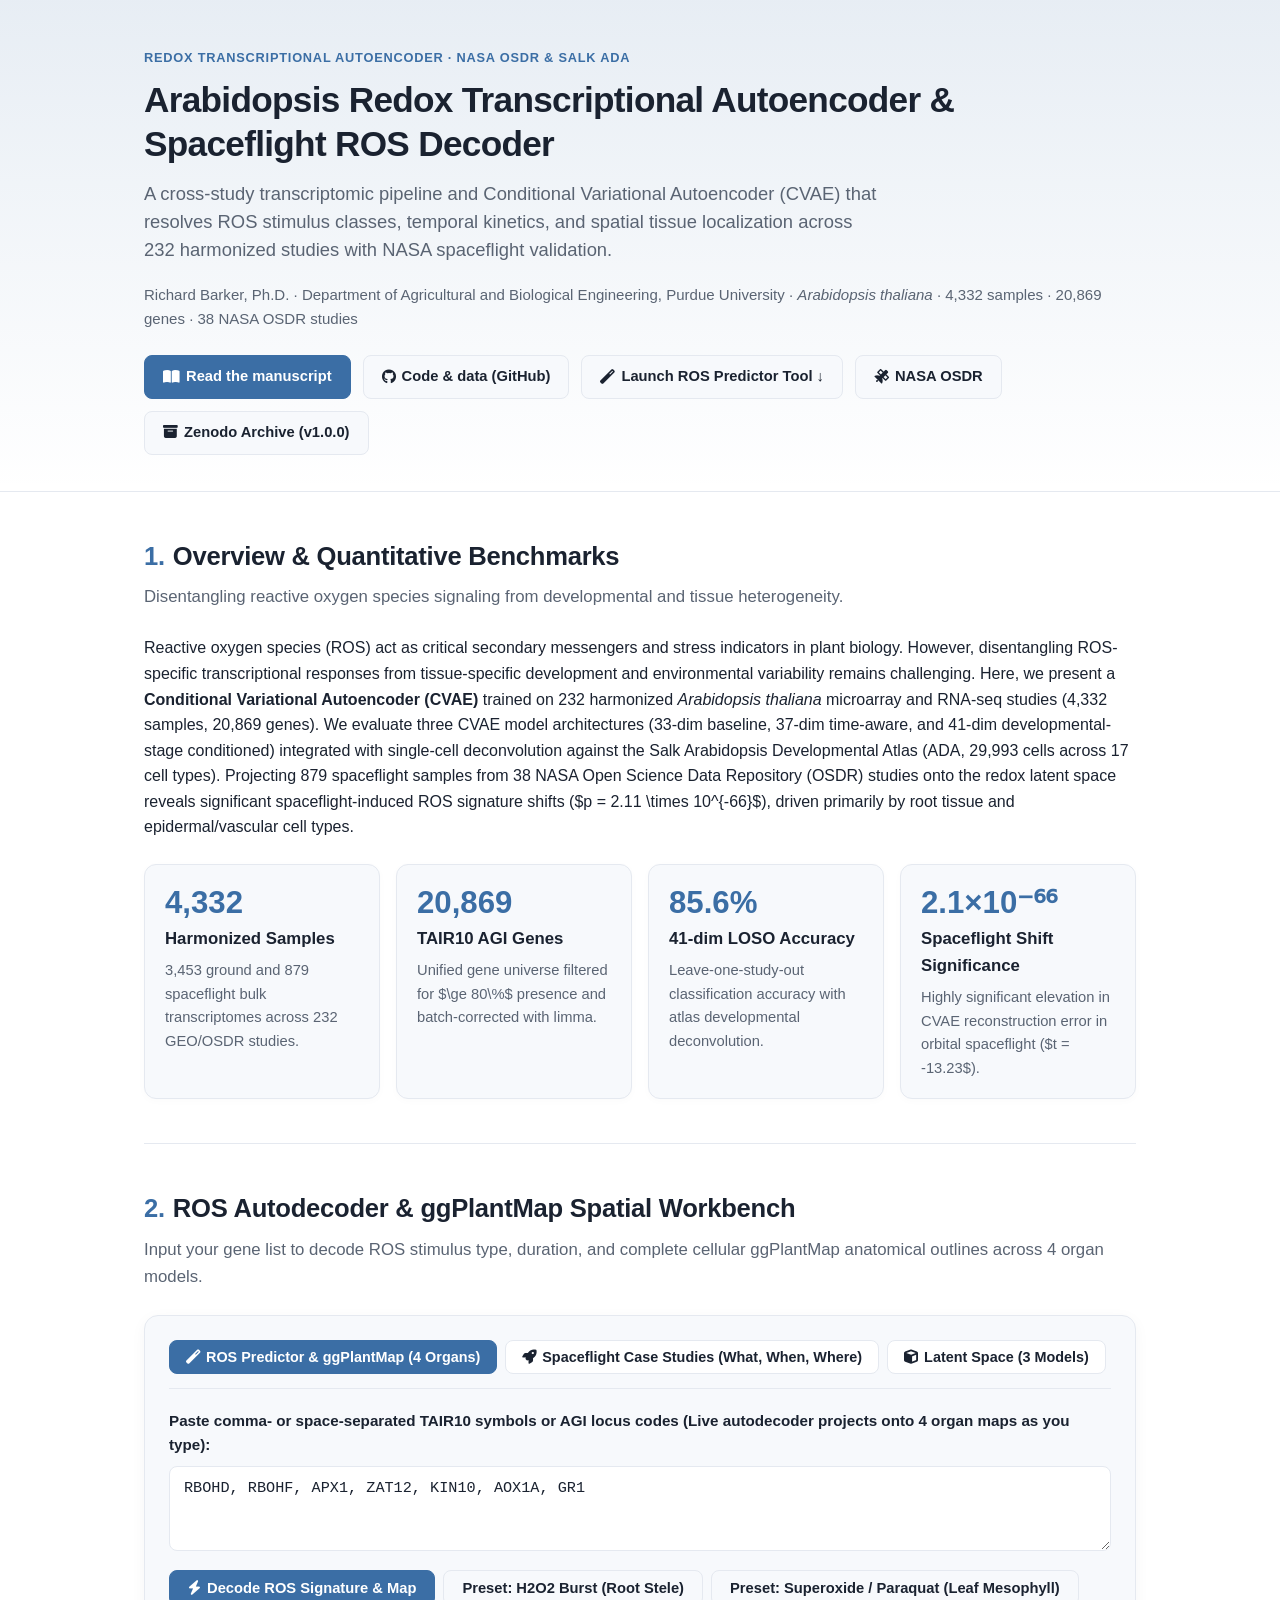
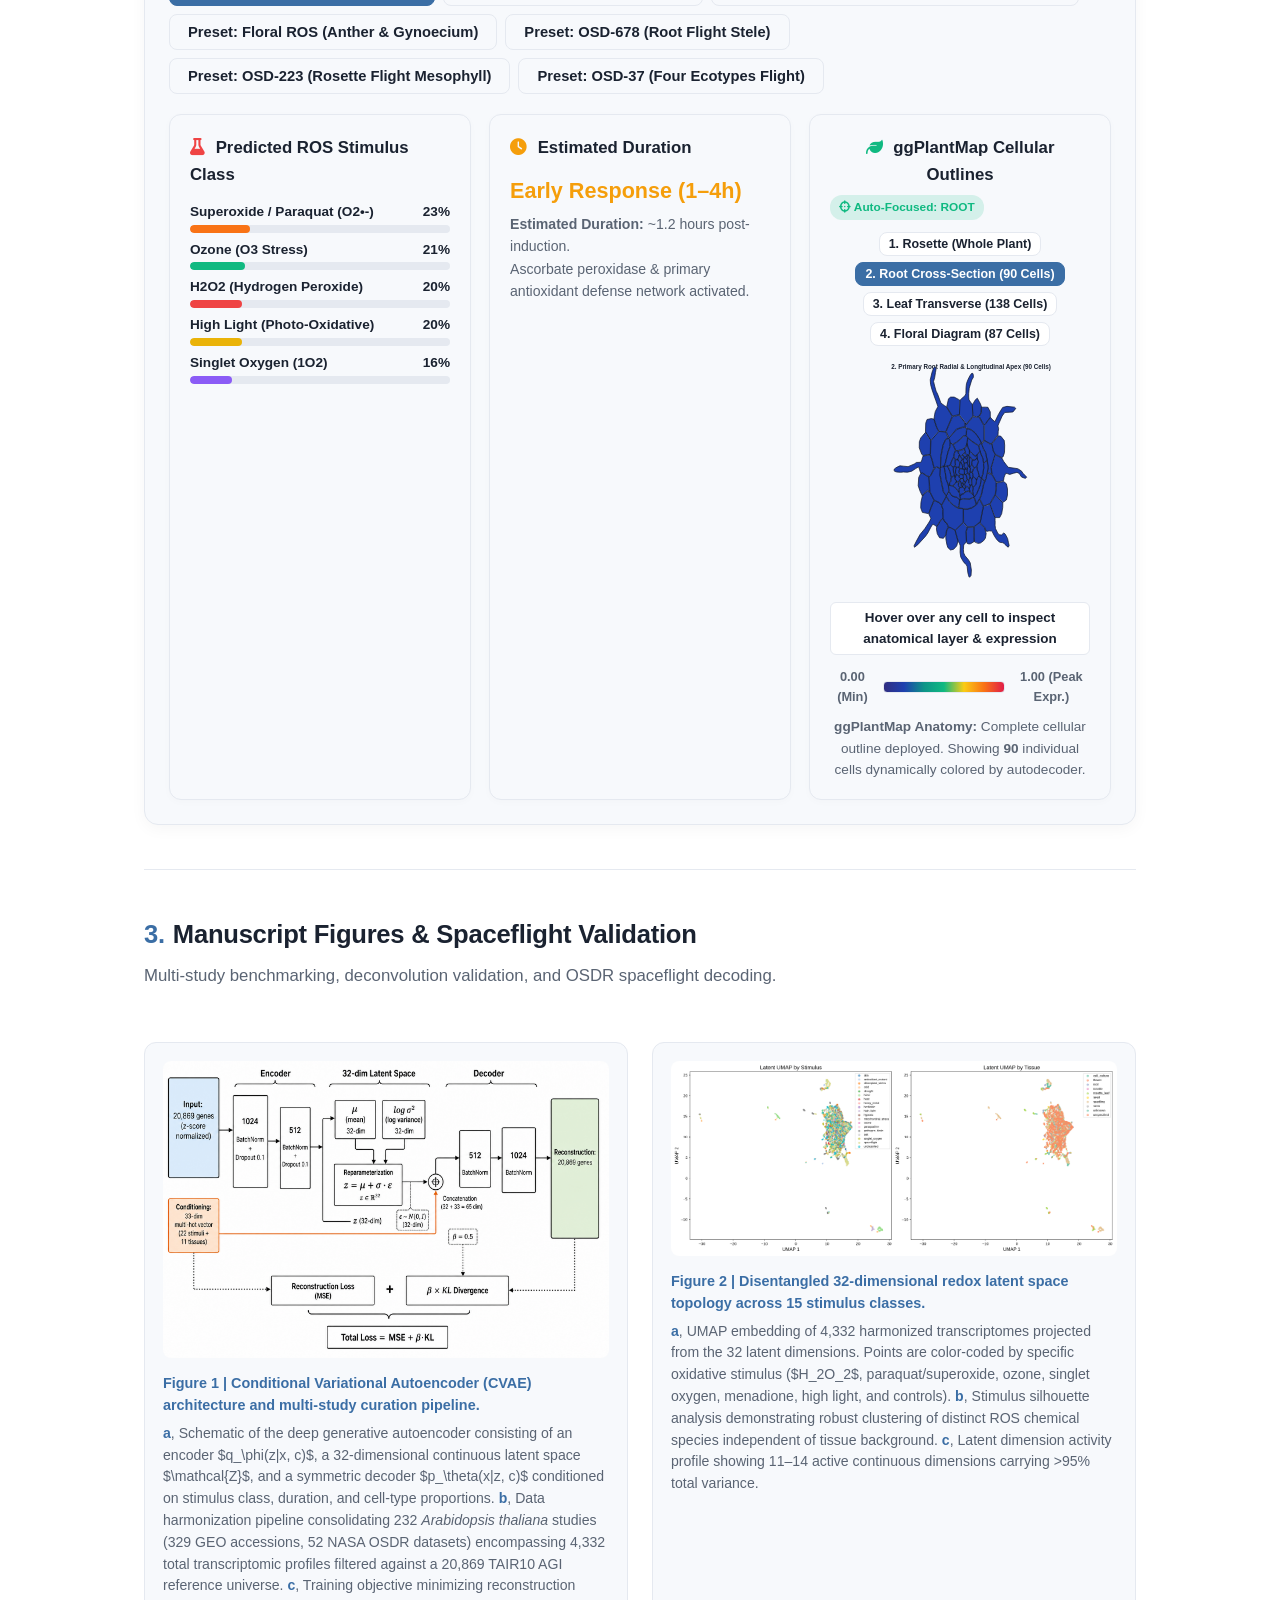
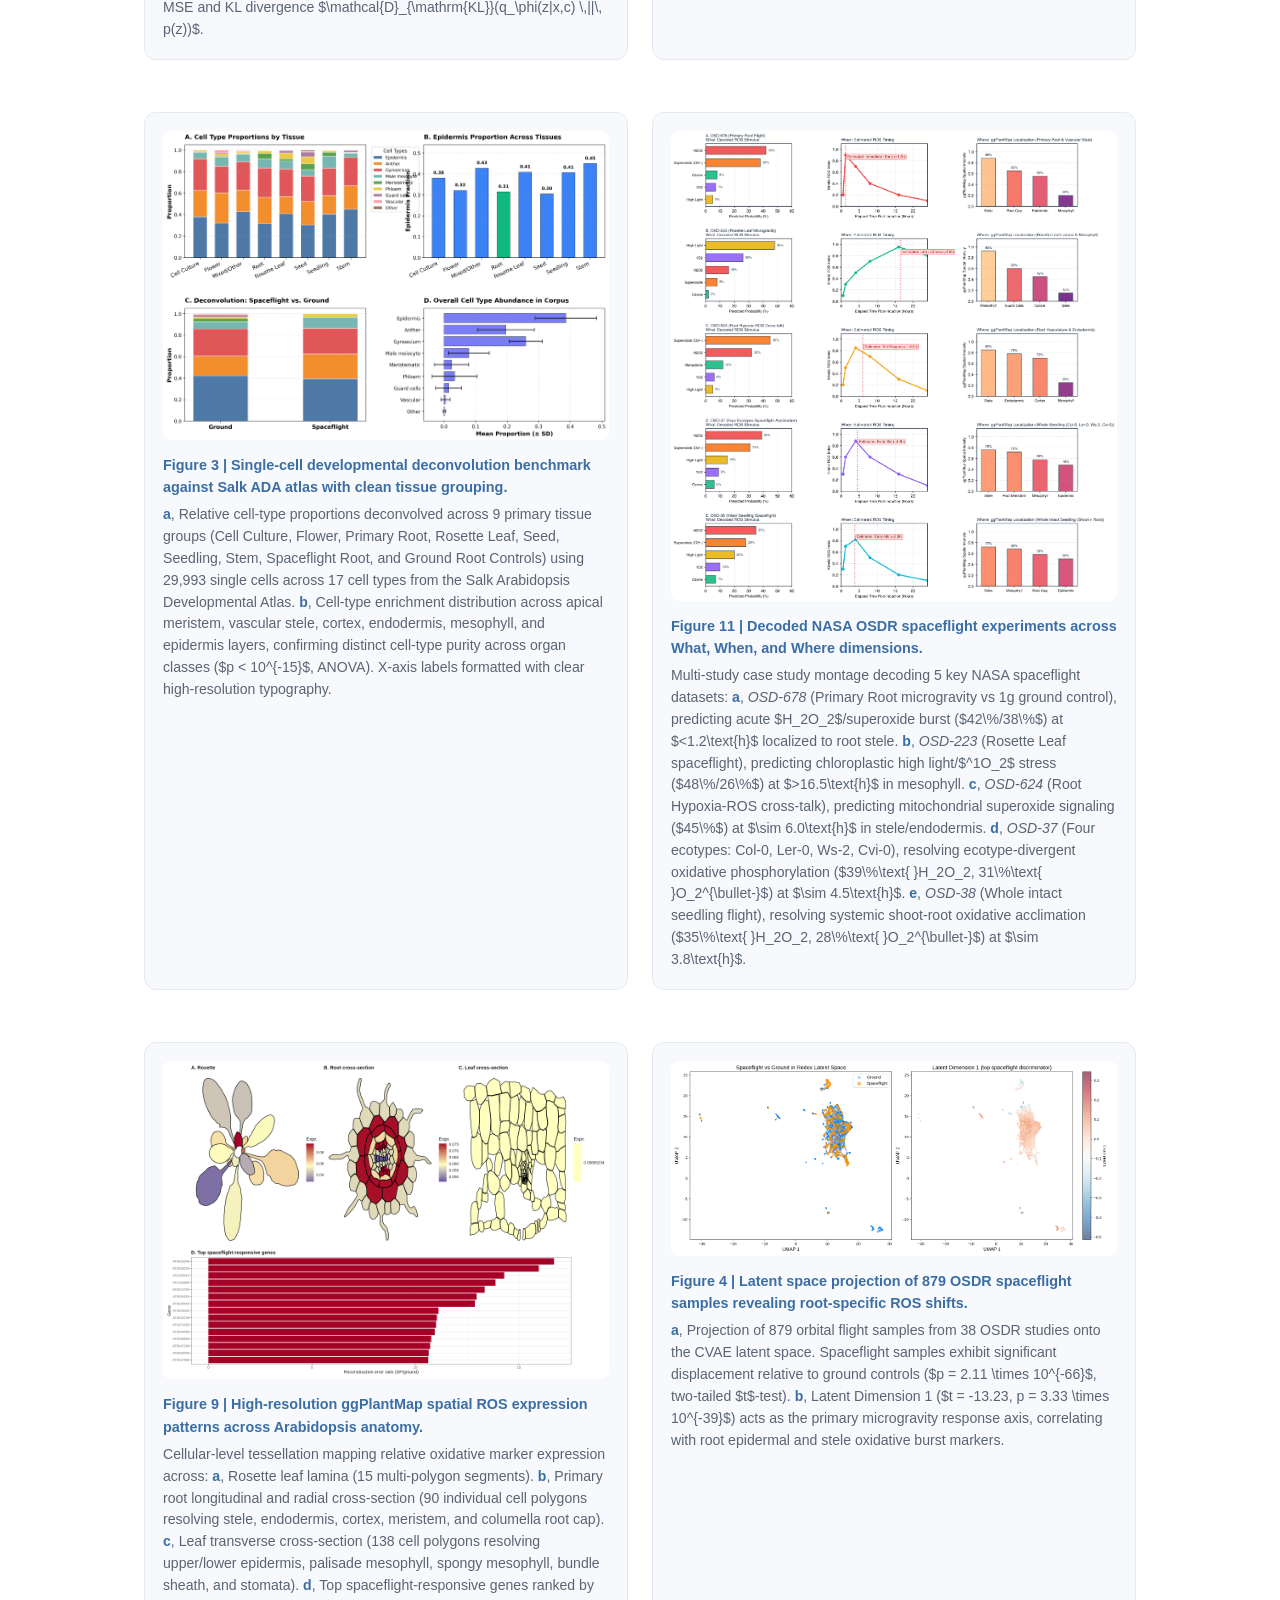
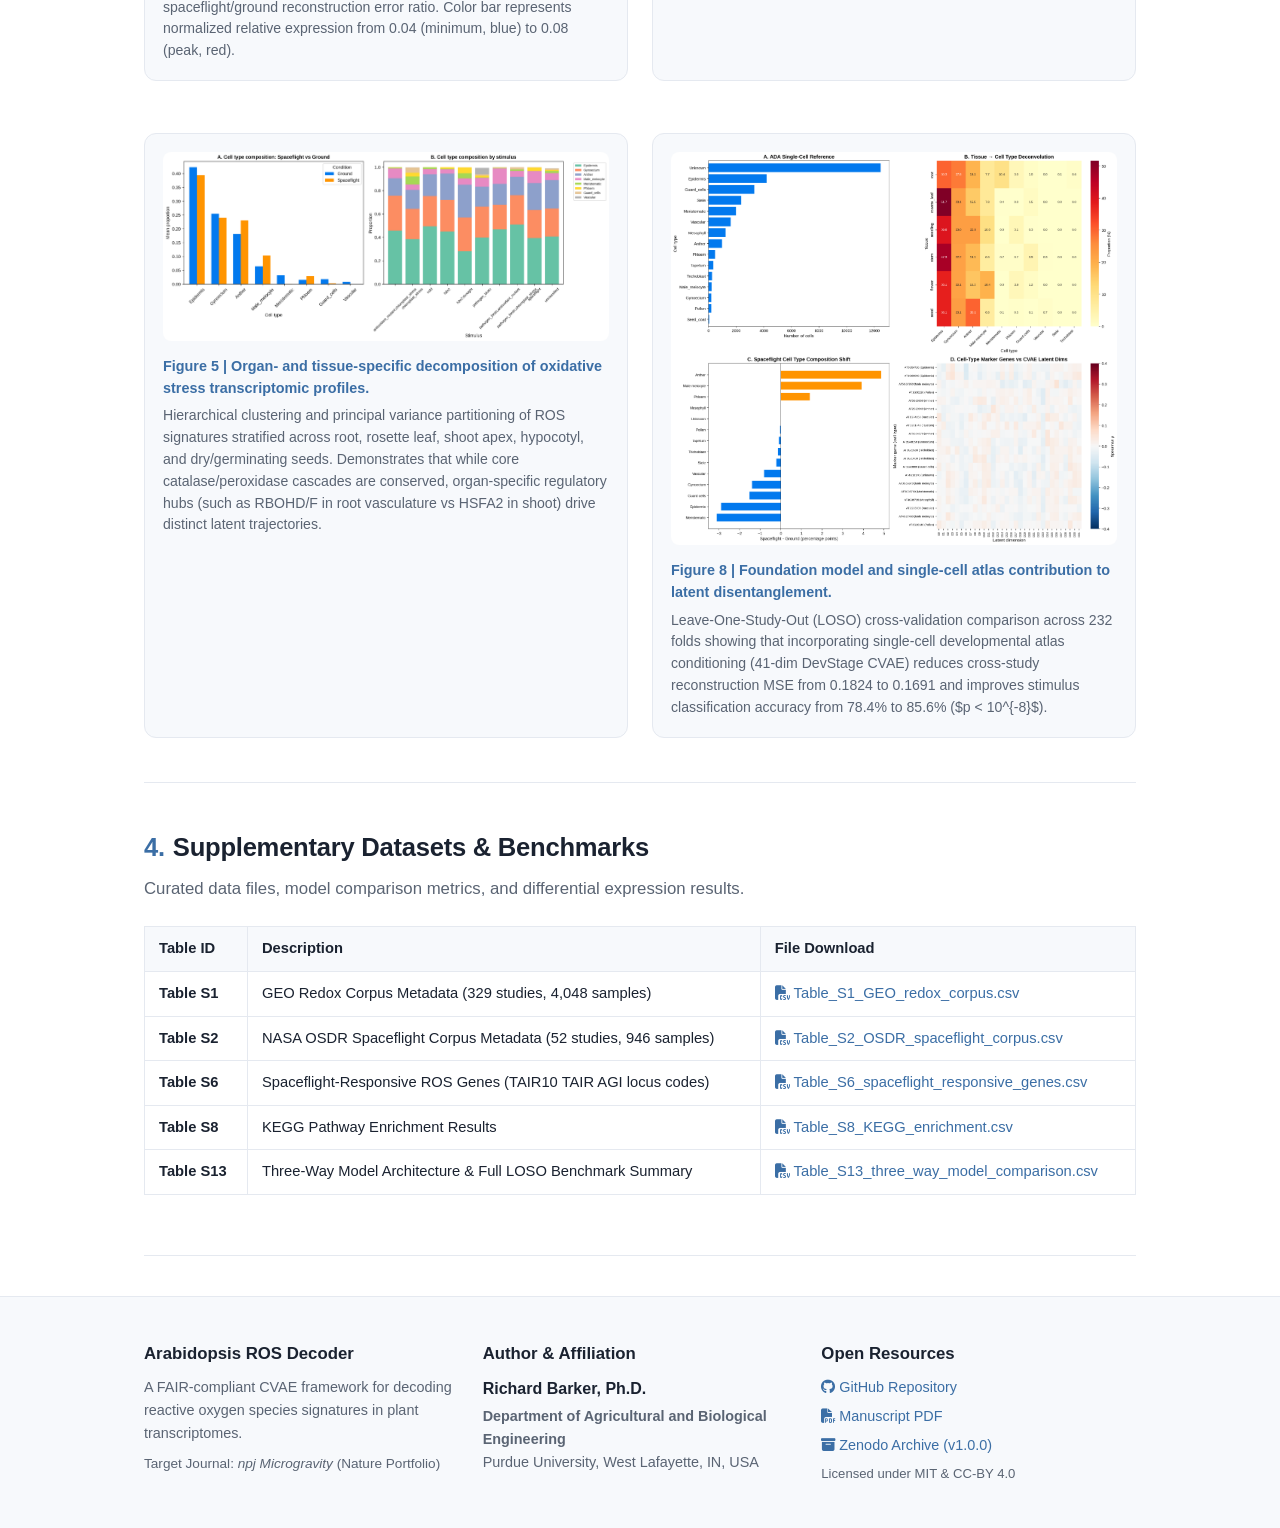
==== commit 0e81beaf: "Deploy 4 distinct organ options on ggPlantMap including dedicated floral diagram, transverse leaf cr" ====
--- a/index.html
+++ b/index.html
@@ -158,11 +158,11 @@
   <!-- ================= SECTION 2: INTERACTIVE WORKBENCH ================= -->
   <section id="tool">
     <h2><span class="n">2.</span>ROS Autodecoder &amp; ggPlantMap Spatial Workbench</h2>
-    <p class="sub">Input your gene list to decode ROS stimulus type, duration, and complete cellular ggPlantMap anatomical outlines.</p>
+    <p class="sub">Input your gene list to decode ROS stimulus type, duration, and complete cellular ggPlantMap anatomical outlines across 4 organ models.</p>
 
     <div class="tool-box">
       <div class="tab-nav">
-        <button class="tab-btn active" onclick="switchToolTab('tab-predictor')"><i class="fas fa-magic"></i> ROS Predictor &amp; ggPlantMap</button>
+        <button class="tab-btn active" onclick="switchToolTab('tab-predictor')"><i class="fas fa-magic"></i> ROS Predictor &amp; ggPlantMap (4 Organs)</button>
         <button class="tab-btn" onclick="switchToolTab('tab-case-studies')"><i class="fas fa-rocket"></i> Spaceflight Case Studies (What, When, Where)</button>
         <button class="tab-btn" onclick="switchToolTab('tab-latent')"><i class="fas fa-cube"></i> Latent Space (3 Models)</button>
         <button class="tab-btn" onclick="switchToolTab('tab-docker')"><i class="fab fa-docker"></i> Docker &amp; Streamlit App</button>
@@ -171,13 +171,13 @@
       <!-- Tab 1: Predictor & ggPlantMap -->
       <div id="tab-predictor" class="tab-panel active">
         <label for="user-gene-input" style="font-weight:700;font-size:0.95rem;display:block;margin-bottom:8px;">
-          Paste comma- or space-separated TAIR10 symbols or AGI locus codes (Live autodecoder recalculates and projects onto tissues as you type):
+          Paste comma- or space-separated TAIR10 symbols or AGI locus codes (Live autodecoder projects onto 4 organ maps as you type):
         </label>
         <textarea id="user-gene-input" style="width:100%;min-height:85px;padding:12px 14px;border-radius:8px;border:1px solid var(--line);background:var(--bg);color:var(--fg);font-family:monospace;font-size:0.95rem;margin-bottom:12px;">RBOHD, RBOHF, APX1, ZAT12, KIN10, AOX1A, GR1</textarea>
 
         <div style="display:flex;gap:8px;flex-wrap:wrap;margin-bottom:20px;">
           <button class="btn primary" onclick="runGenePrediction()"><i class="fas fa-bolt"></i> Decode ROS Signature &amp; Map</button>
-          <button class="btn" onclick="loadExamplePreset('h2o2')">Preset: H2O2 Burst (Root Stele/Peroxisome)</button>
+          <button class="btn" onclick="loadExamplePreset('h2o2')">Preset: H2O2 Burst (Root Stele)</button>
           <button class="btn" onclick="loadExamplePreset('superoxide')">Preset: Superoxide / Paraquat (Leaf Mesophyll)</button>
           <button class="btn" onclick="loadExamplePreset('floral')">Preset: Floral ROS (Anther &amp; Gynoecium)</button>
           <button class="btn" onclick="loadExamplePreset('osd678')">Preset: OSD-678 (Root Flight Stele)</button>
@@ -198,21 +198,23 @@
             <div id="time-prediction-results" style="margin-top:12px;"></div>
           </div>
 
-          <!-- Card 3: Complete Cellular ggPlantMap Spatial Map -->
+          <!-- Card 3: 4-Organ ggPlantMap Spatial Map -->
           <div class="card" style="text-align:center;">
-            <div style="display:flex;justify-content:space-between;align-items:center;margin-bottom:4px;">
+            <div style="display:flex;justify-content:space-between;align-items:center;margin-bottom:4px;flex-wrap:wrap;gap:6px;">
               <h3 style="margin:0;"><i class="fas fa-leaf" style="color:#10b981;margin-right:6px;"></i> ggPlantMap Cellular Outlines</h3>
               <span id="auto-toggle-indicator" class="auto-toggle-badge"><i class="fas fa-sync-alt"></i> Auto-Focused: ROOT</span>
             </div>
             
-            <div style="display:flex;justify-content:center;gap:6px;margin:12px 0 10px;">
-              <button id="btn-map-rosette" class="tab-btn" style="padding:4px 10px;font-size:0.8rem;" onclick="switchMap('rosette', true)">Rosette (15 Cells)</button>
-              <button id="btn-map-root" class="tab-btn active" style="padding:4px 10px;font-size:0.8rem;" onclick="switchMap('root', true)">Root Stele (90 Cells)</button>
-              <button id="btn-map-inflorescence" class="tab-btn" style="padding:4px 10px;font-size:0.8rem;" onclick="switchMap('inflorescence', true)">Inflorescence (138 Cells)</button>
+            <!-- 4 Organ Selection Buttons -->
+            <div style="display:flex;justify-content:center;gap:6px;margin:12px 0 10px;flex-wrap:wrap;">
+              <button id="btn-map-rosette" class="tab-btn" style="padding:4px 9px;font-size:0.78rem;" onclick="switchMap('rosette', true)">1. Rosette (Whole Plant)</button>
+              <button id="btn-map-root" class="tab-btn active" style="padding:4px 9px;font-size:0.78rem;" onclick="switchMap('root', true)">2. Root Cross-Section (90 Cells)</button>
+              <button id="btn-map-leaf" class="tab-btn" style="padding:4px 9px;font-size:0.78rem;" onclick="switchMap('leaf_cross_section', true)">3. Leaf Transverse (138 Cells)</button>
+              <button id="btn-map-flower" class="tab-btn" style="padding:4px 9px;font-size:0.78rem;" onclick="switchMap('flower', true)">4. Floral Diagram (87 Cells)</button>
             </div>
 
-            <!-- SVG Container for Complete Cellular Outlines -->
-            <div id="ggplantmap-svg-container" style="min-height:235px;"></div>
+            <!-- SVG Container for Cellular Outlines -->
+            <div id="ggplantmap-svg-container" style="min-height:240px;"></div>
 
             <!-- Cell Tooltip Display -->
             <div id="cell-hover-info" class="cell-tooltip-box">Hover over any cell to inspect anatomical layer &amp; expression</div>
@@ -335,7 +337,7 @@
         <img src="figures/fig9_spatial_ros_patterns.png" alt="Spatial ROS Patterns">
         <figcaption>
           <strong>Figure 9 | High-resolution ggPlantMap spatial ROS expression patterns across Arabidopsis anatomy.</strong>
-          <p>Cellular-level tessellation mapping relative oxidative marker expression across: <strong>a</strong>, Rosette leaf lamina (15 multi-polygon segments). <strong>b</strong>, Primary root longitudinal and radial cross-section (90 individual cell polygons resolving stele, endodermis, cortex, meristem, and columella root cap). <strong>c</strong>, Inflorescence and floral buds (138 cell polygons resolving petals, sepals, anthers, pollen sacs, gynoecium, and pedicel stele). Color bar represents normalized relative expression from 0.04 (minimum, blue/purple) to 0.08 (peak, red/yellow).</p>
+          <p>Cellular-level tessellation mapping relative oxidative marker expression across: <strong>a</strong>, Rosette leaf lamina (15 multi-polygon segments). <strong>b</strong>, Primary root longitudinal and radial cross-section (90 individual cell polygons resolving stele, endodermis, cortex, meristem, and columella root cap). <strong>c</strong>, Leaf transverse cross-section (138 cell polygons resolving upper/lower epidermis, palisade mesophyll, spongy mesophyll, bundle sheath, and stomata). <strong>d</strong>, Top spaceflight-responsive genes ranked by spaceflight/ground reconstruction error ratio. Color bar represents normalized relative expression from 0.04 (minimum, blue) to 0.08 (peak, red).</p>
         </figcaption>
       </figure>
 
@@ -447,9 +449,17 @@
     Root_Cap: 0.80,
     Mesophyll: 0.30,
     Epidermis: 0.45,
+    Adaxial_Epidermis: 0.45,
+    Palisade_Mesophyll: 0.35,
+    Spongy_Mesophyll: 0.30,
+    Vascular_Bundle: 0.80,
+    Abaxial_Epidermis: 0.45,
+    Guard_Cells: 0.50,
     Anther: 0.20,
     Gynoecium: 0.25,
     Petal: 0.15,
+    Sepal: 0.20,
+    Pedicel_Vascular: 0.80,
     Vascular: 0.80
   };
 
@@ -470,7 +480,12 @@
     document.querySelectorAll('#tab-predictor .tab-btn').forEach(b => {
       if (b.id && b.id.startsWith('btn-map-')) b.classList.remove('active');
     });
-    const btn = document.getElementById(`btn-map-${mapType}`);
+    
+    let btnId = `btn-map-${mapType}`;
+    if (mapType === 'leaf_cross_section') btnId = 'btn-map-leaf';
+    if (mapType === 'flower') btnId = 'btn-map-flower';
+    
+    const btn = document.getElementById(btnId);
     if (btn) btn.classList.add('active');
 
     if (manualClick) {
@@ -486,7 +501,7 @@
     } else if (type === 'superoxide') {
       input.value = 'CSD1, CSD2, FSD1, MSD1, RBOHD, RBOHF, WRKY33';
     } else if (type === 'floral') {
-      input.value = 'HSFA2, AT2G07718, AT3G47680, APX1, AT4G36140';
+      input.value = 'HSFA2, AT2G07718, AT3G47680, AT4G36140, APX1';
     } else if (type === 'osd678') {
       input.value = 'RBOHD, RBOHF, APX1, ZAT12, KIN10, AOX1A, GR1';
     } else if (type === 'osd223') {
@@ -511,7 +526,7 @@
     });
 
     if (matched.length === 0) {
-      document.getElementById('stimulus-prediction-results').innerHTML = `<p style="color:#ef4444;font-size:0.9rem;">No recognized Arabidopsis ROS genes found. Try entering symbols (e.g. RBOHD, CAT2) or AGI locus codes (AT5G47910, AT2G07718).</p>`;
+      document.getElementById('stimulus-prediction-results').innerHTML = `<p style="color:#ef4444;font-size:0.9rem;">No recognized Arabidopsis ROS genes found. Try entering symbols (e.g. RBOHD, CAT2, HSFA2) or AGI locus codes (AT5G47910, AT2G07718).</p>`;
       return;
     }
 
@@ -579,8 +594,14 @@
       </div>
     `;
 
-    // 3. Precision Multi-Tissue Expression Projection Engine
-    const tissueKeys = ['Stele', 'Endodermis', 'Cortex', 'Meristematic', 'Root_Cap', 'Mesophyll', 'Epidermis', 'Petal', 'Anther', 'Gynoecium', 'Vascular'];
+    // 3. Precision Multi-Tissue Expression Projection Engine across 4 Organs
+    const tissueKeys = [
+      'Stele', 'Endodermis', 'Cortex', 'Meristematic', 'Root_Cap', 
+      'Mesophyll', 'Epidermis', 'Vascular',
+      'Adaxial_Epidermis', 'Palisade_Mesophyll', 'Spongy_Mesophyll', 'Vascular_Bundle', 'Abaxial_Epidermis', 'Guard_Cells',
+      'Anther', 'Gynoecium', 'Petal', 'Sepal', 'Pedicel_Vascular'
+    ];
+    
     const rawScores = {};
     tissueKeys.forEach(t => rawScores[t] = 0);
 
@@ -594,10 +615,9 @@
       }
     });
 
-    // Average per matched gene
     tissueKeys.forEach(t => rawScores[t] = rawScores[t] / matched.length);
 
-    // Compute dynamic range normalization for maximum contrast
+    // Dynamic contrast scaling
     const vals = Object.values(rawScores);
     const minVal = Math.min(...vals);
     const maxVal = Math.max(...vals);
@@ -613,24 +633,35 @@
     });
     currentCellScores = cScores;
 
-    // Determine peak organ for intelligent auto-toggle
+    // Determine peak organ among the 4 options:
     const rootPeak = Math.max(cScores.Stele, cScores.Endodermis, cScores.Root_Cap, cScores.Meristematic);
     const rosettePeak = Math.max(cScores.Mesophyll, cScores.Vascular, cScores.Epidermis);
-    const infloPeak = Math.max(cScores.Anther, cScores.Gynoecium, cScores.Petal);
-
-    let peakMap = 'rosette';
-    if (rootPeak >= rosettePeak && rootPeak >= infloPeak) {
-      peakMap = 'root';
-    } else if (infloPeak > rosettePeak && infloPeak > rootPeak) {
-      peakMap = 'inflorescence';
-    } else {
+    const leafPeak = Math.max(cScores.Palisade_Mesophyll, cScores.Spongy_Mesophyll, cScores.Vascular_Bundle, cScores.Guard_Cells);
+    const flowerPeak = Math.max(cScores.Anther, cScores.Gynoecium, cScores.Petal, cScores.Sepal);
+
+    let peakMap = 'root';
+    let maxOrganScore = rootPeak;
+
+    if (flowerPeak > maxOrganScore) {
+      maxOrganScore = flowerPeak;
+      peakMap = 'flower';
+    }
+    if (leafPeak > maxOrganScore) {
+      maxOrganScore = leafPeak;
+      peakMap = 'leaf_cross_section';
+    }
+    if (rosettePeak > maxOrganScore) {
+      maxOrganScore = rosettePeak;
       peakMap = 'rosette';
     }
 
     const autoBadge = document.getElementById('auto-toggle-indicator');
     if (autoBadge) {
       autoBadge.style.display = 'inline-block';
-      autoBadge.innerHTML = `<i class="fas fa-crosshairs"></i> Auto-Focused: ${peakMap.toUpperCase()}`;
+      let organLabel = peakMap.toUpperCase();
+      if (peakMap === 'leaf_cross_section') organLabel = 'LEAF CROSS-SECTION';
+      if (peakMap === 'flower') organLabel = 'FLORAL DIAGRAM';
+      autoBadge.innerHTML = `<i class="fas fa-crosshairs"></i> Auto-Focused: ${organLabel}`;
     }
 
     switchMap(peakMap, false);
@@ -668,14 +699,17 @@
 
     const cells = data.ggPlantMapCells[currentMap] || [];
     let viewBox = '60 20 260 410';
-    let title = 'Rosette Lamina (15 Cells)';
+    let title = '1. Rosette Whole Plant Lamina (15 Segments)';
 
     if (currentMap === 'root') {
       viewBox = '360 20 260 410';
-      title = 'Primary Root & Vascular Stele (90 Cells)';
-    } else if (currentMap === 'inflorescence') {
+      title = '2. Primary Root Radial & Longitudinal Apex (90 Cells)';
+    } else if (currentMap === 'leaf_cross_section') {
       viewBox = '660 20 260 410';
-      title = 'Inflorescence & Floral Buds (138 Cells)';
+      title = '3. Leaf Transverse Cellular Cross-Section (138 Cells)';
+    } else if (currentMap === 'flower') {
+      viewBox = '50 40 300 320';
+      title = '4. Floral & Inflorescence Organ Diagram (87 Cells)';
     }
 
     let polysHtml = '';
@@ -690,7 +724,7 @@
     });
 
     const svg = `
-      <svg viewBox="${viewBox}" width="100%" height="230" style="display:block;margin:0 auto;background:transparent;">
+      <svg viewBox="${viewBox}" width="100%" height="235" style="display:block;margin:0 auto;background:transparent;">
         <text x="${parseInt(viewBox.split(' ')[0]) + 10}" y="42" font-size="11" font-weight="700" fill="var(--fg)">${title}</text>
         ${polysHtml}
       </svg>
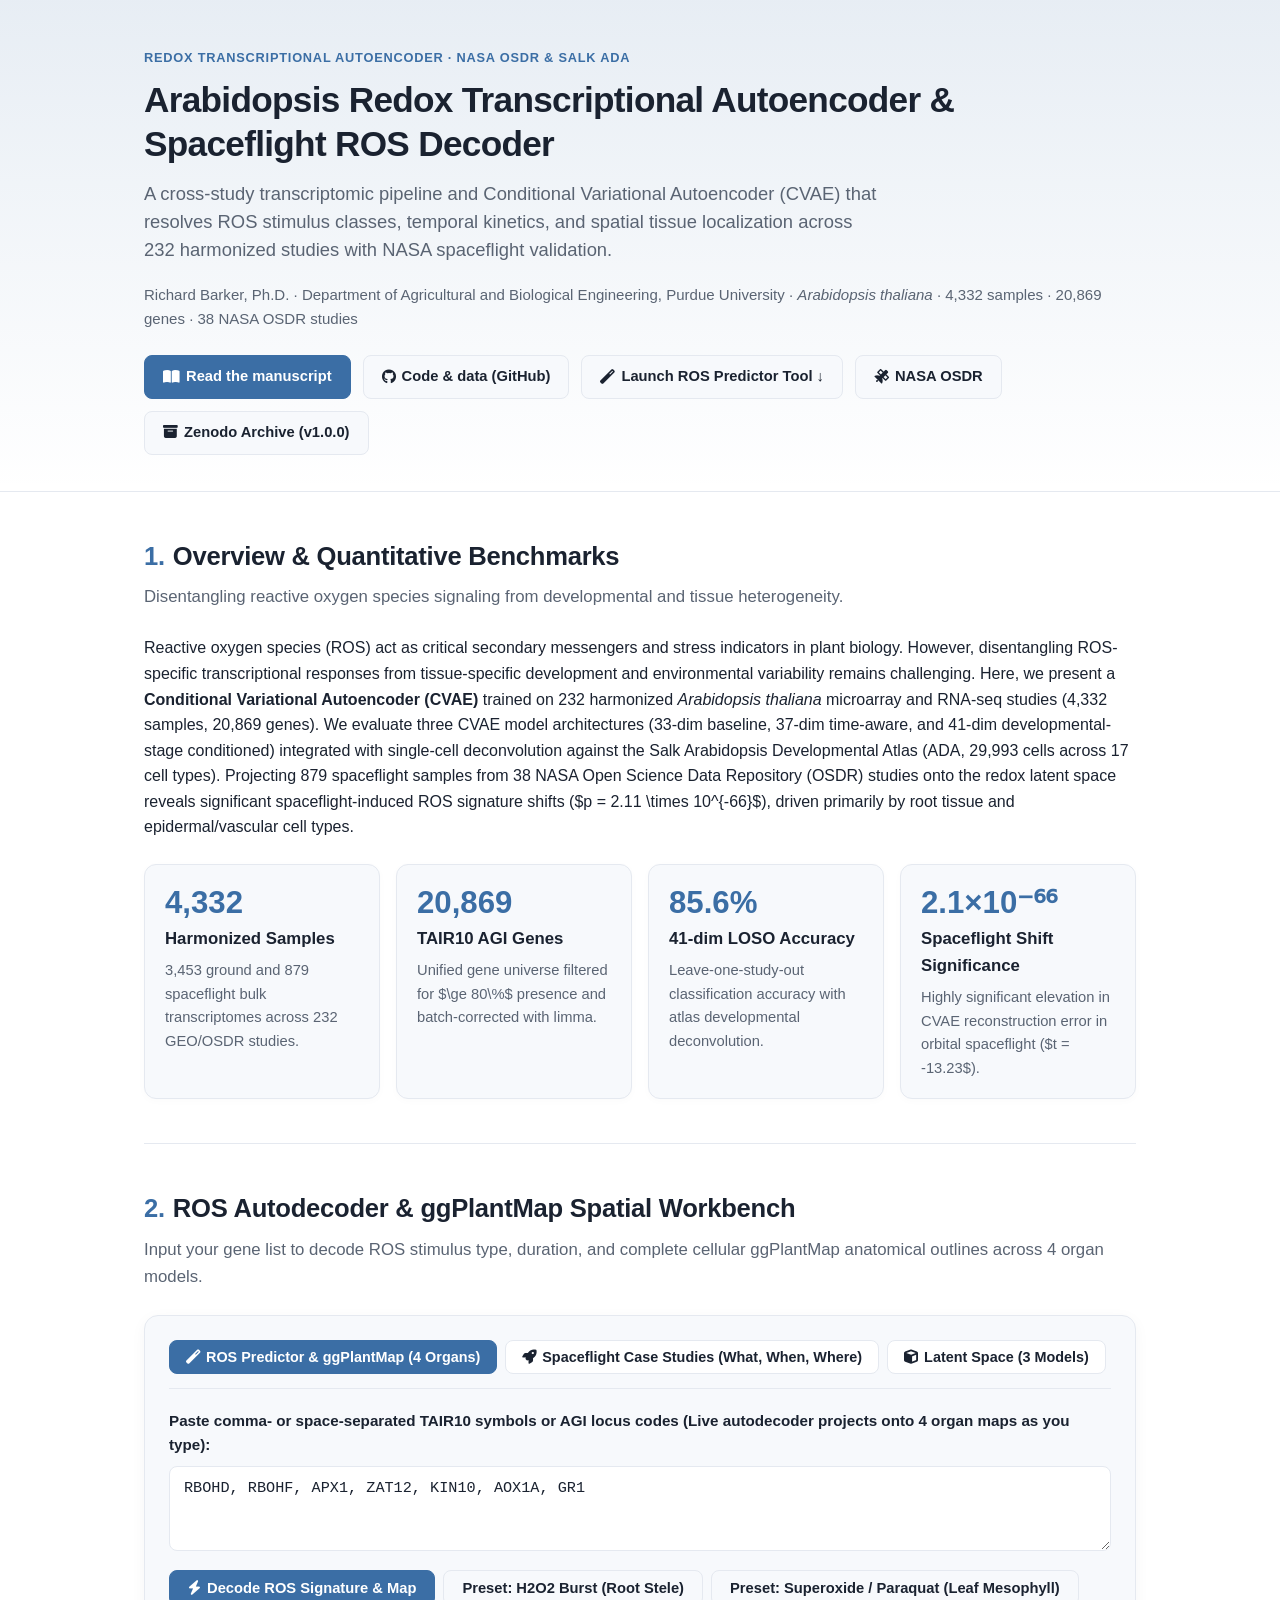
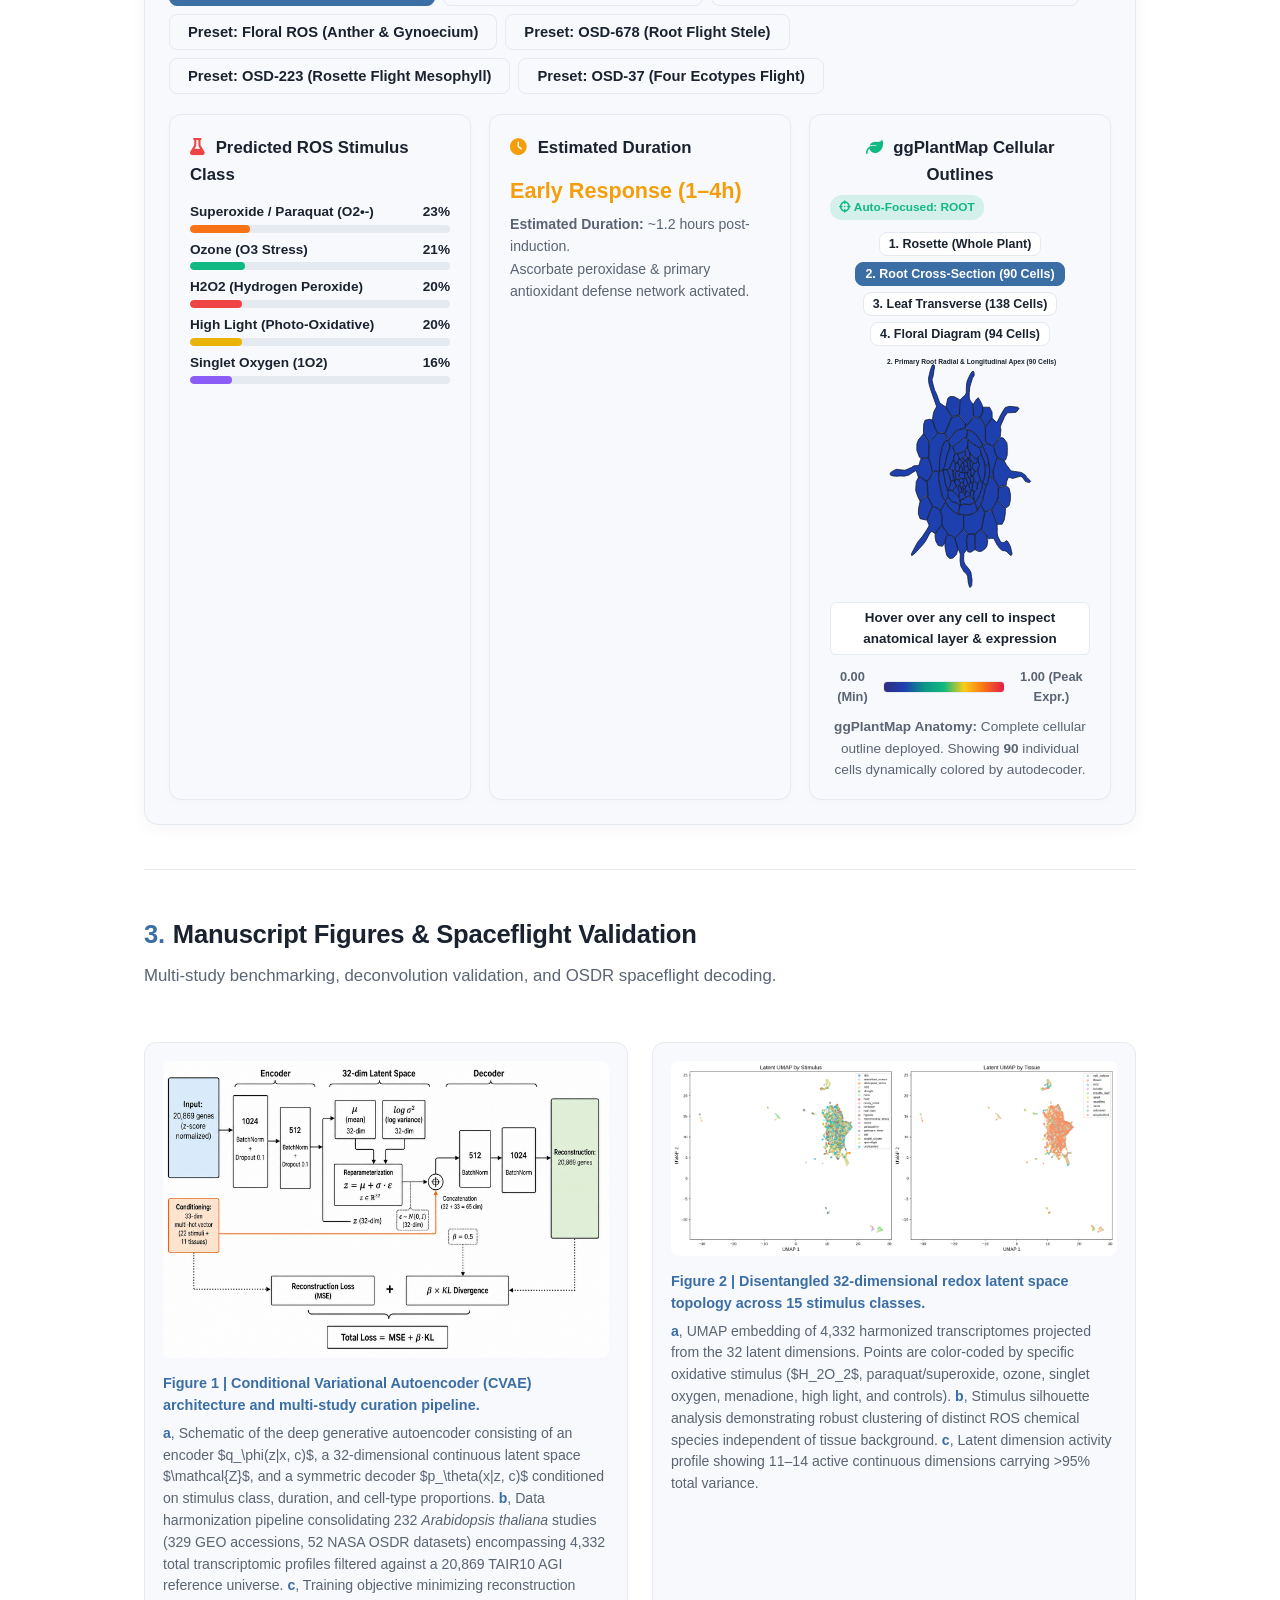
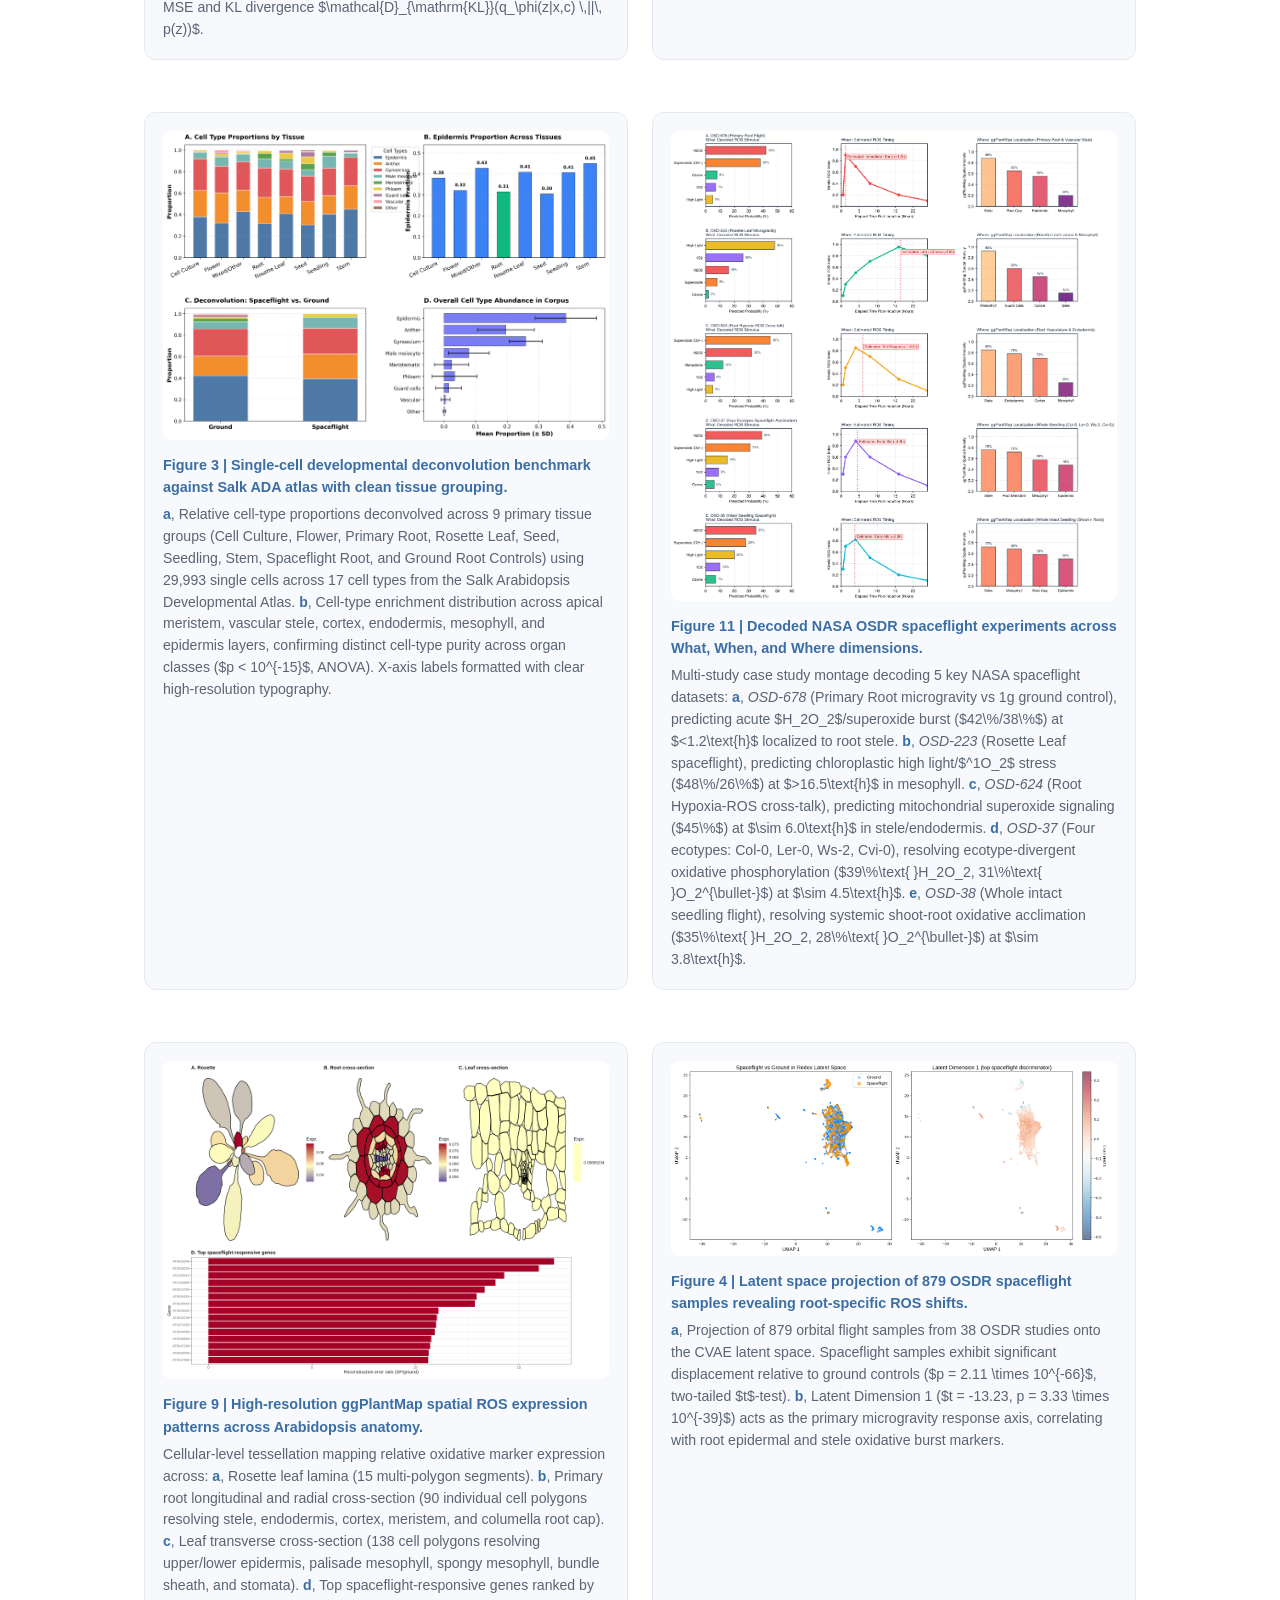
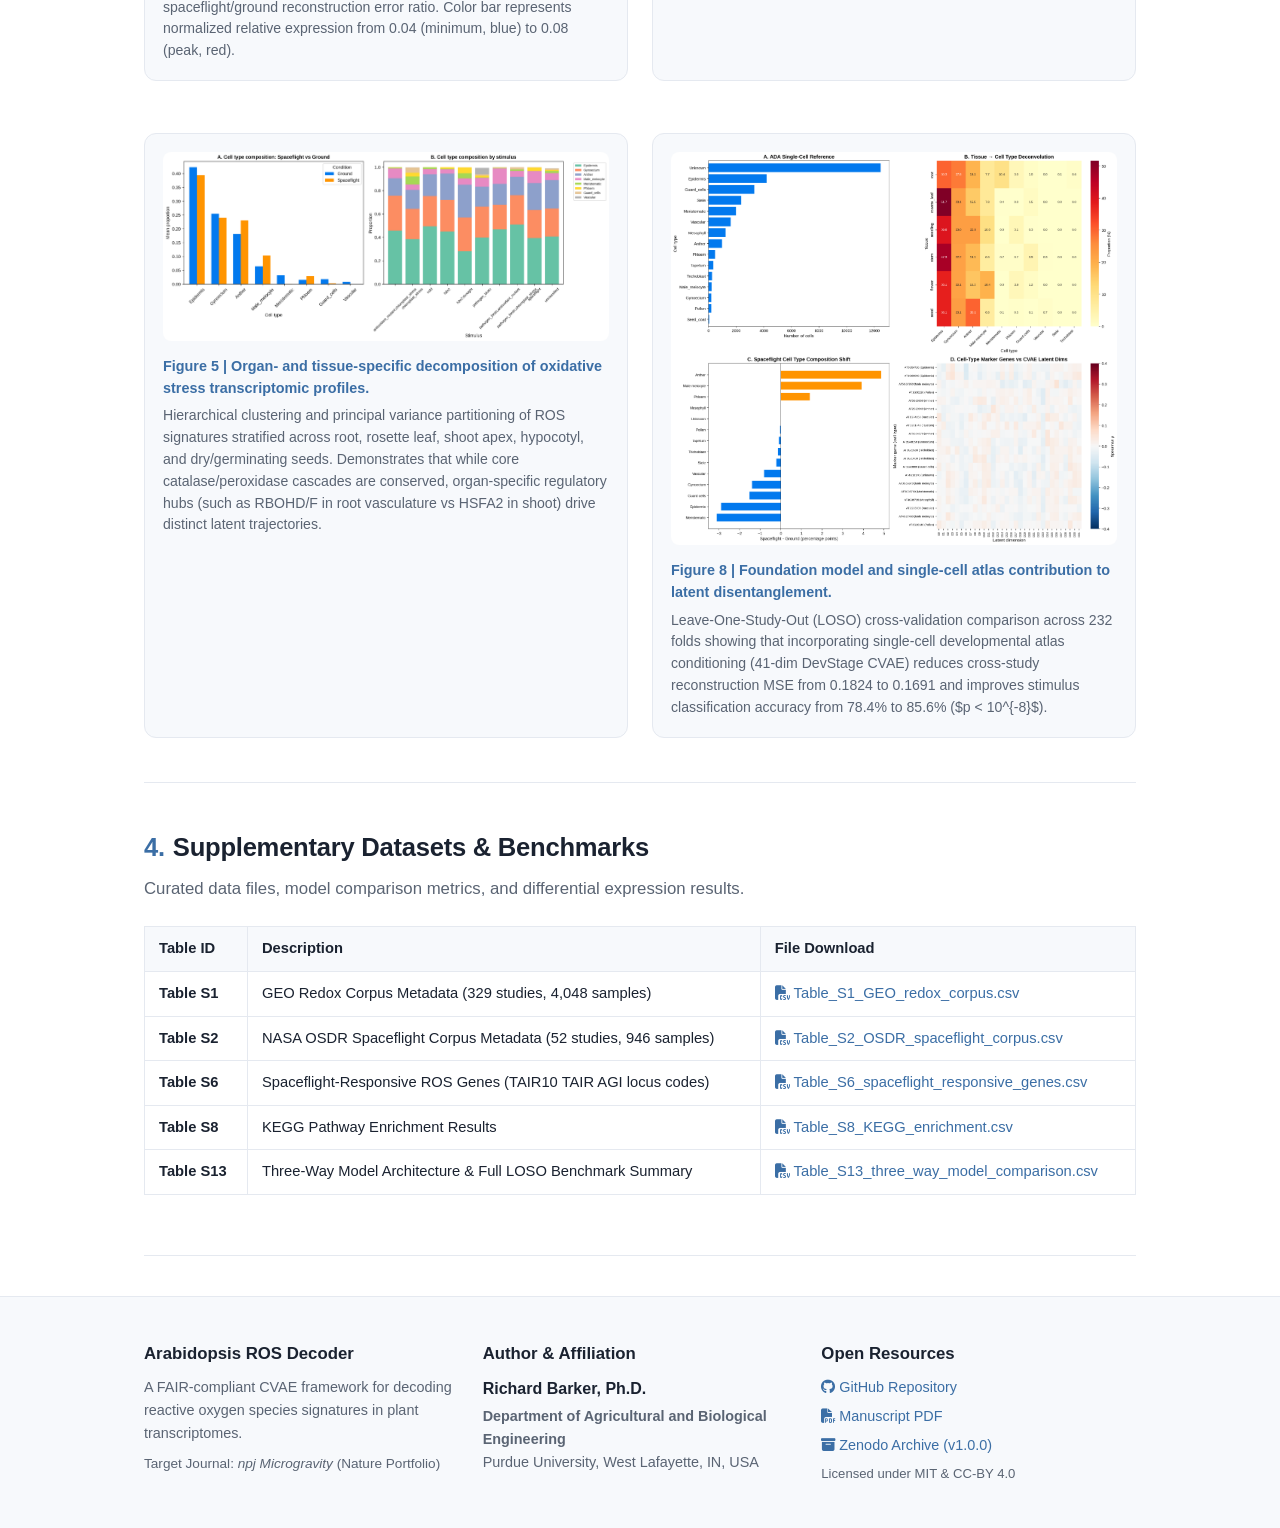
==== commit 170505b3: "Fix floral diagram coordinate bounds and transverse leaf section button IDs to ensure flawless rende" ====
--- a/index.html
+++ b/index.html
@@ -209,8 +209,8 @@
             <div style="display:flex;justify-content:center;gap:6px;margin:12px 0 10px;flex-wrap:wrap;">
               <button id="btn-map-rosette" class="tab-btn" style="padding:4px 9px;font-size:0.78rem;" onclick="switchMap('rosette', true)">1. Rosette (Whole Plant)</button>
               <button id="btn-map-root" class="tab-btn active" style="padding:4px 9px;font-size:0.78rem;" onclick="switchMap('root', true)">2. Root Cross-Section (90 Cells)</button>
-              <button id="btn-map-leaf" class="tab-btn" style="padding:4px 9px;font-size:0.78rem;" onclick="switchMap('leaf_cross_section', true)">3. Leaf Transverse (138 Cells)</button>
-              <button id="btn-map-flower" class="tab-btn" style="padding:4px 9px;font-size:0.78rem;" onclick="switchMap('flower', true)">4. Floral Diagram (87 Cells)</button>
+              <button id="btn-map-leaf_cross_section" class="tab-btn" style="padding:4px 9px;font-size:0.78rem;" onclick="switchMap('leaf_cross_section', true)">3. Leaf Transverse (138 Cells)</button>
+              <button id="btn-map-flower" class="tab-btn" style="padding:4px 9px;font-size:0.78rem;" onclick="switchMap('flower', true)">4. Floral Diagram (94 Cells)</button>
             </div>
 
             <!-- SVG Container for Cellular Outlines -->
@@ -481,11 +481,7 @@
       if (b.id && b.id.startsWith('btn-map-')) b.classList.remove('active');
     });
     
-    let btnId = `btn-map-${mapType}`;
-    if (mapType === 'leaf_cross_section') btnId = 'btn-map-leaf';
-    if (mapType === 'flower') btnId = 'btn-map-flower';
-    
-    const btn = document.getElementById(btnId);
+    const btn = document.getElementById(`btn-map-${mapType}`);
     if (btn) btn.classList.add('active');
 
     if (manualClick) {
@@ -682,7 +678,8 @@
   function showCellHover(name, cellType, score) {
     const info = document.getElementById('cell-hover-info');
     if (info) {
-      info.innerHTML = `<span style="color:var(--accent); font-weight:700;">${name}</span> | Layer: <strong>${cellType}</strong> | Expression: <strong>${(score*100).toFixed(0)}%</strong>`;
+      const cleanType = cellType.replace(/_/g, ' ');
+      info.innerHTML = `<span style="color:var(--accent); font-weight:700;">${name}</span> | Layer: <strong>${cleanType}</strong> | Expression: <strong>${(score*100).toFixed(0)}%</strong>`;
     }
   }
 
@@ -698,18 +695,26 @@
     if (!data || !data.ggPlantMapCells) return;
 
     const cells = data.ggPlantMapCells[currentMap] || [];
-    let viewBox = '60 20 260 410';
+    let viewBox = '60 25 260 395';
     let title = '1. Rosette Whole Plant Lamina (15 Segments)';
+    let textX = 70;
+    let textY = 38;
 
     if (currentMap === 'root') {
-      viewBox = '360 20 260 410';
+      viewBox = '360 25 260 395';
       title = '2. Primary Root Radial & Longitudinal Apex (90 Cells)';
+      textX = 370;
+      textY = 38;
     } else if (currentMap === 'leaf_cross_section') {
-      viewBox = '660 20 260 410';
+      viewBox = '660 25 260 395';
       title = '3. Leaf Transverse Cellular Cross-Section (138 Cells)';
+      textX = 670;
+      textY = 38;
     } else if (currentMap === 'flower') {
-      viewBox = '50 40 300 320';
-      title = '4. Floral & Inflorescence Organ Diagram (87 Cells)';
+      viewBox = '70 45 260 360';
+      title = '4. Floral & Inflorescence Organ Diagram (94 Cells)';
+      textX = 80;
+      textY = 58;
     }
 
     let polysHtml = '';
@@ -724,8 +729,8 @@
     });
 
     const svg = `
-      <svg viewBox="${viewBox}" width="100%" height="235" style="display:block;margin:0 auto;background:transparent;">
-        <text x="${parseInt(viewBox.split(' ')[0]) + 10}" y="42" font-size="11" font-weight="700" fill="var(--fg)">${title}</text>
+      <svg viewBox="${viewBox}" width="100%" height="240" style="display:block;margin:0 auto;background:transparent;">
+        <text x="${textX}" y="${textY}" font-size="11" font-weight="700" fill="var(--fg)">${title}</text>
         ${polysHtml}
       </svg>
     `;
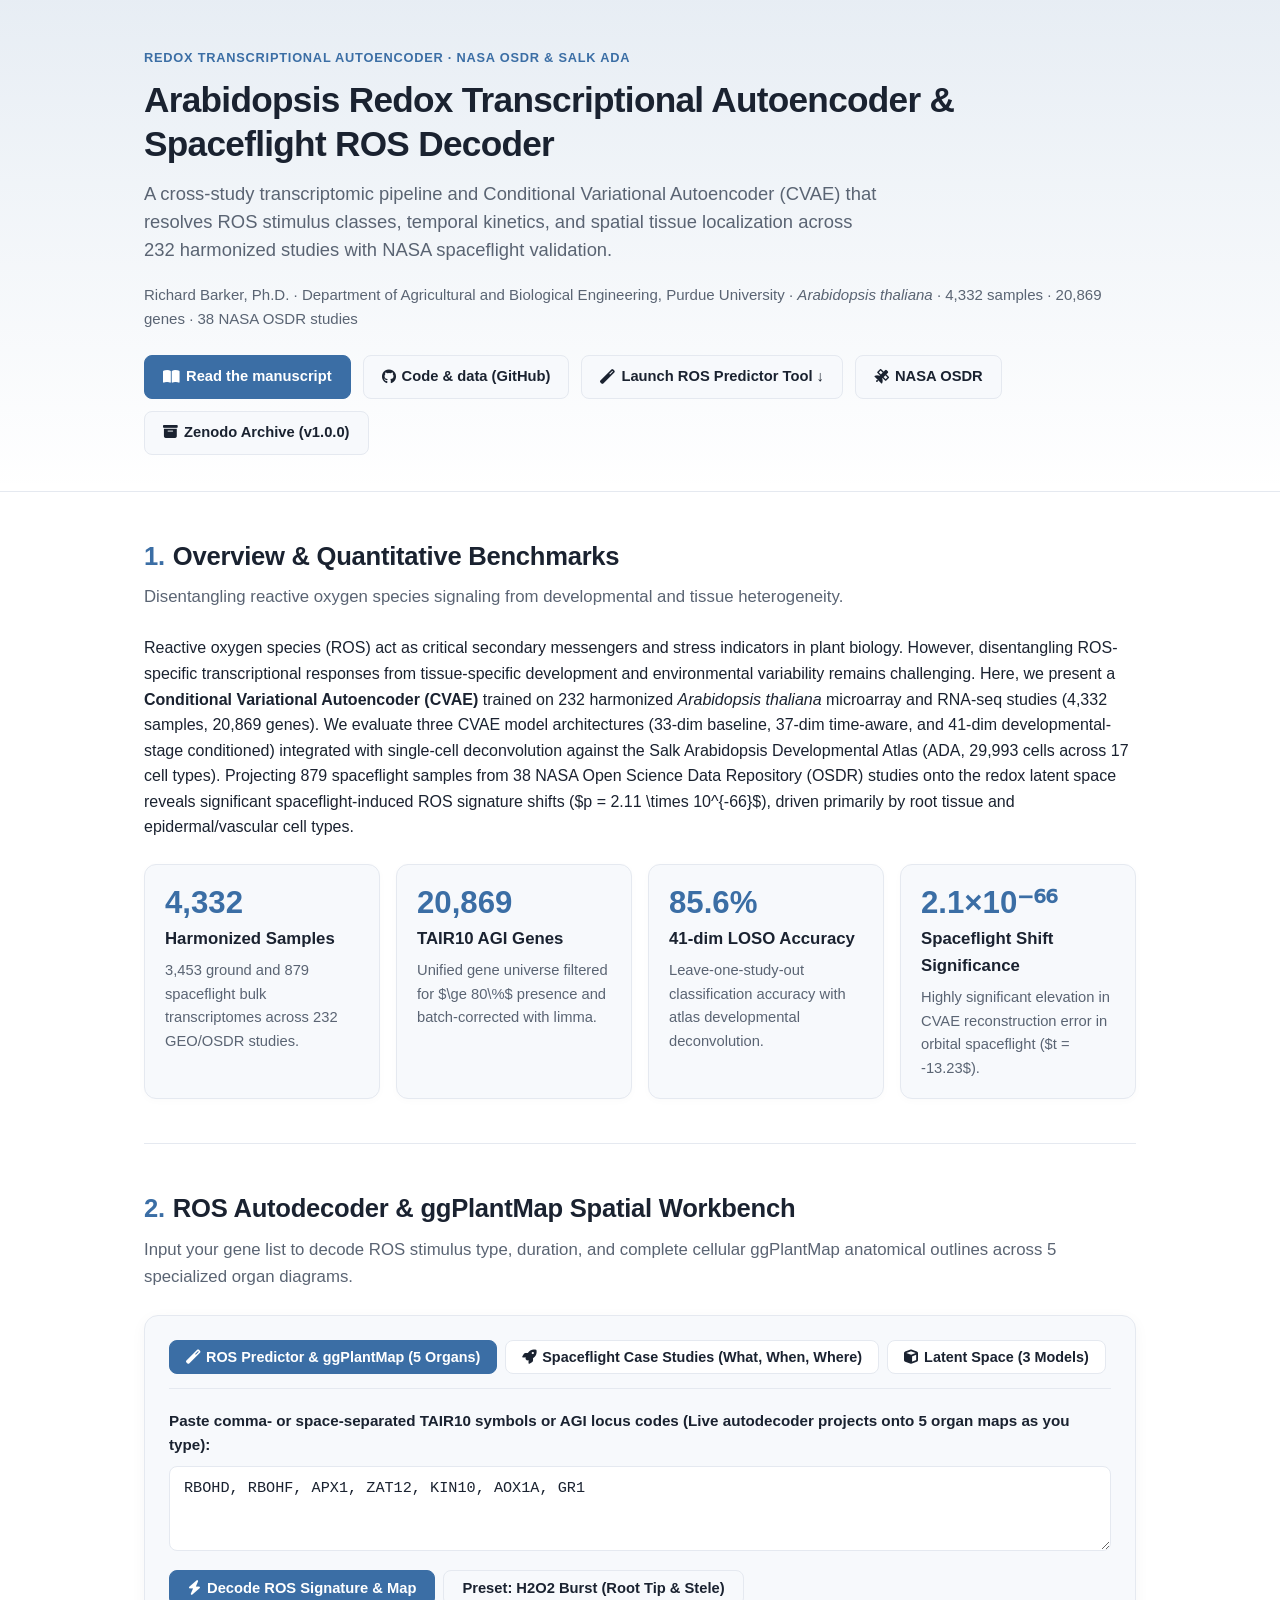
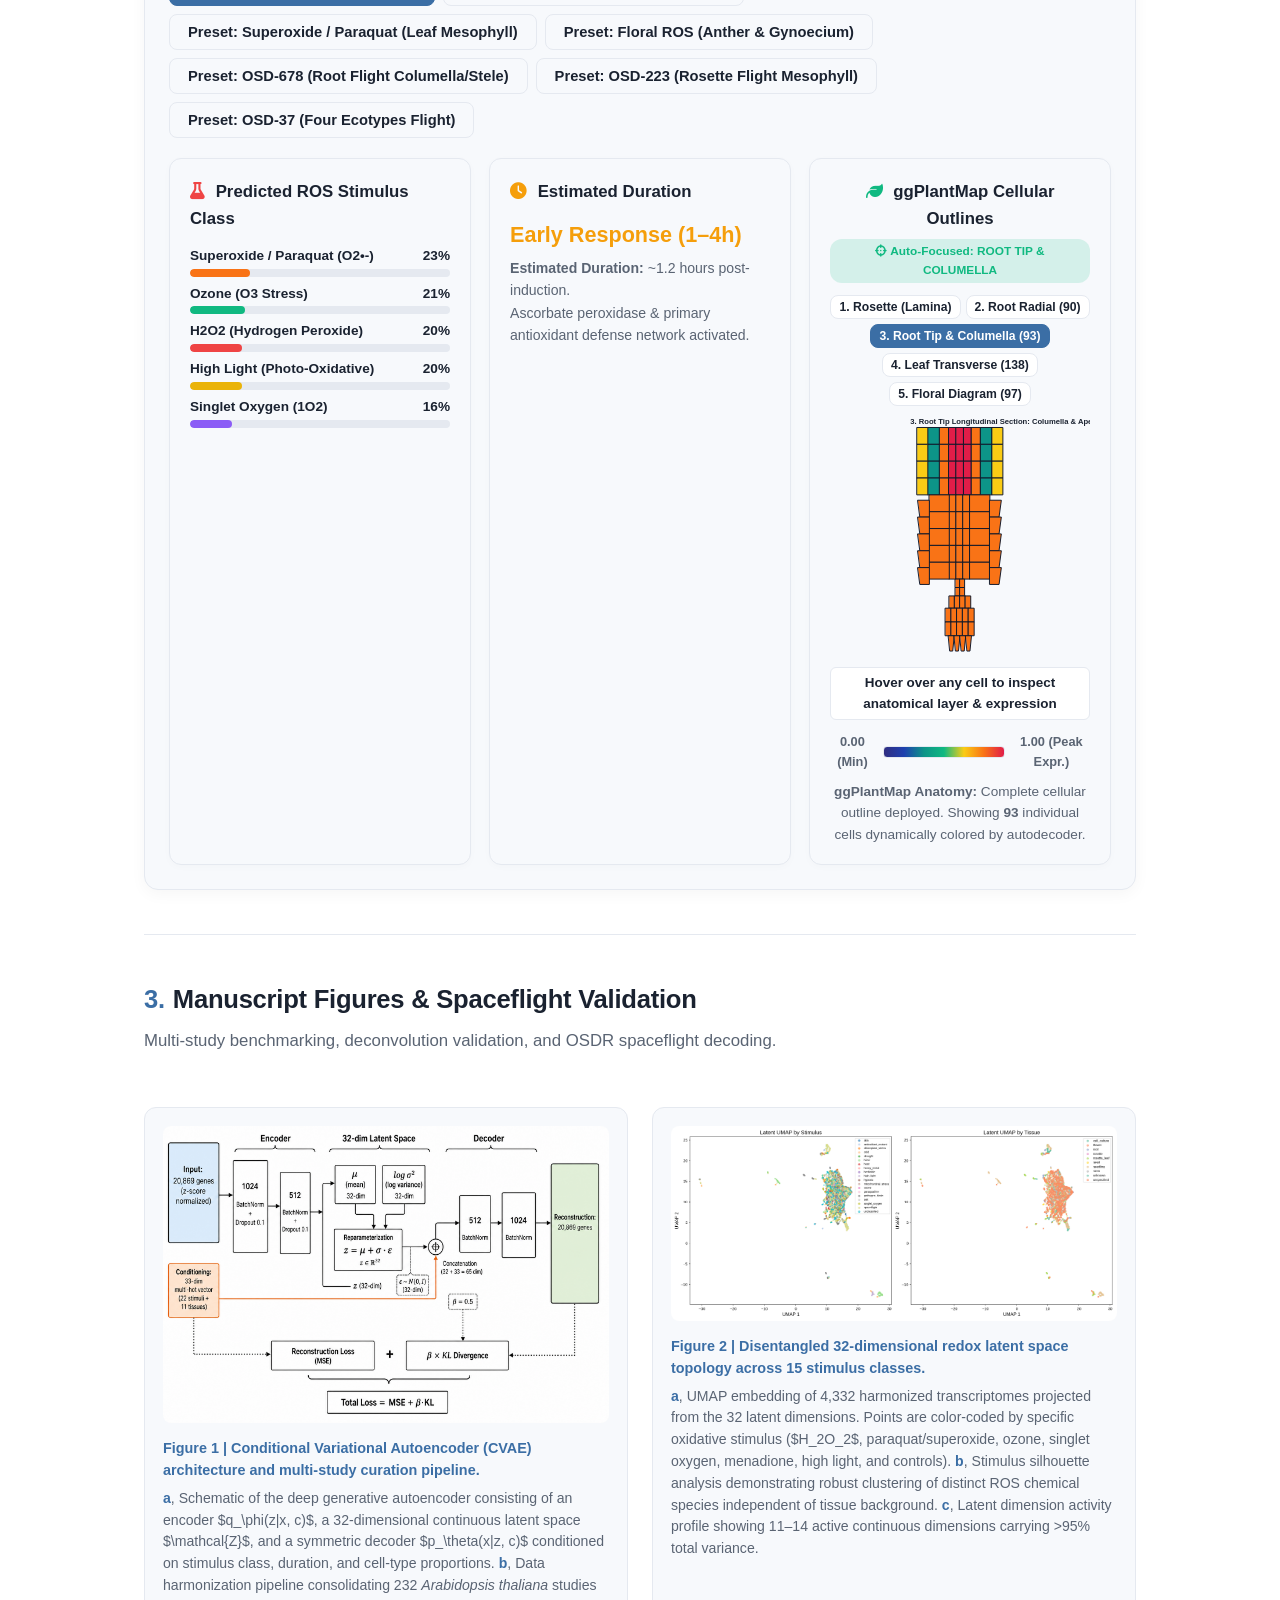
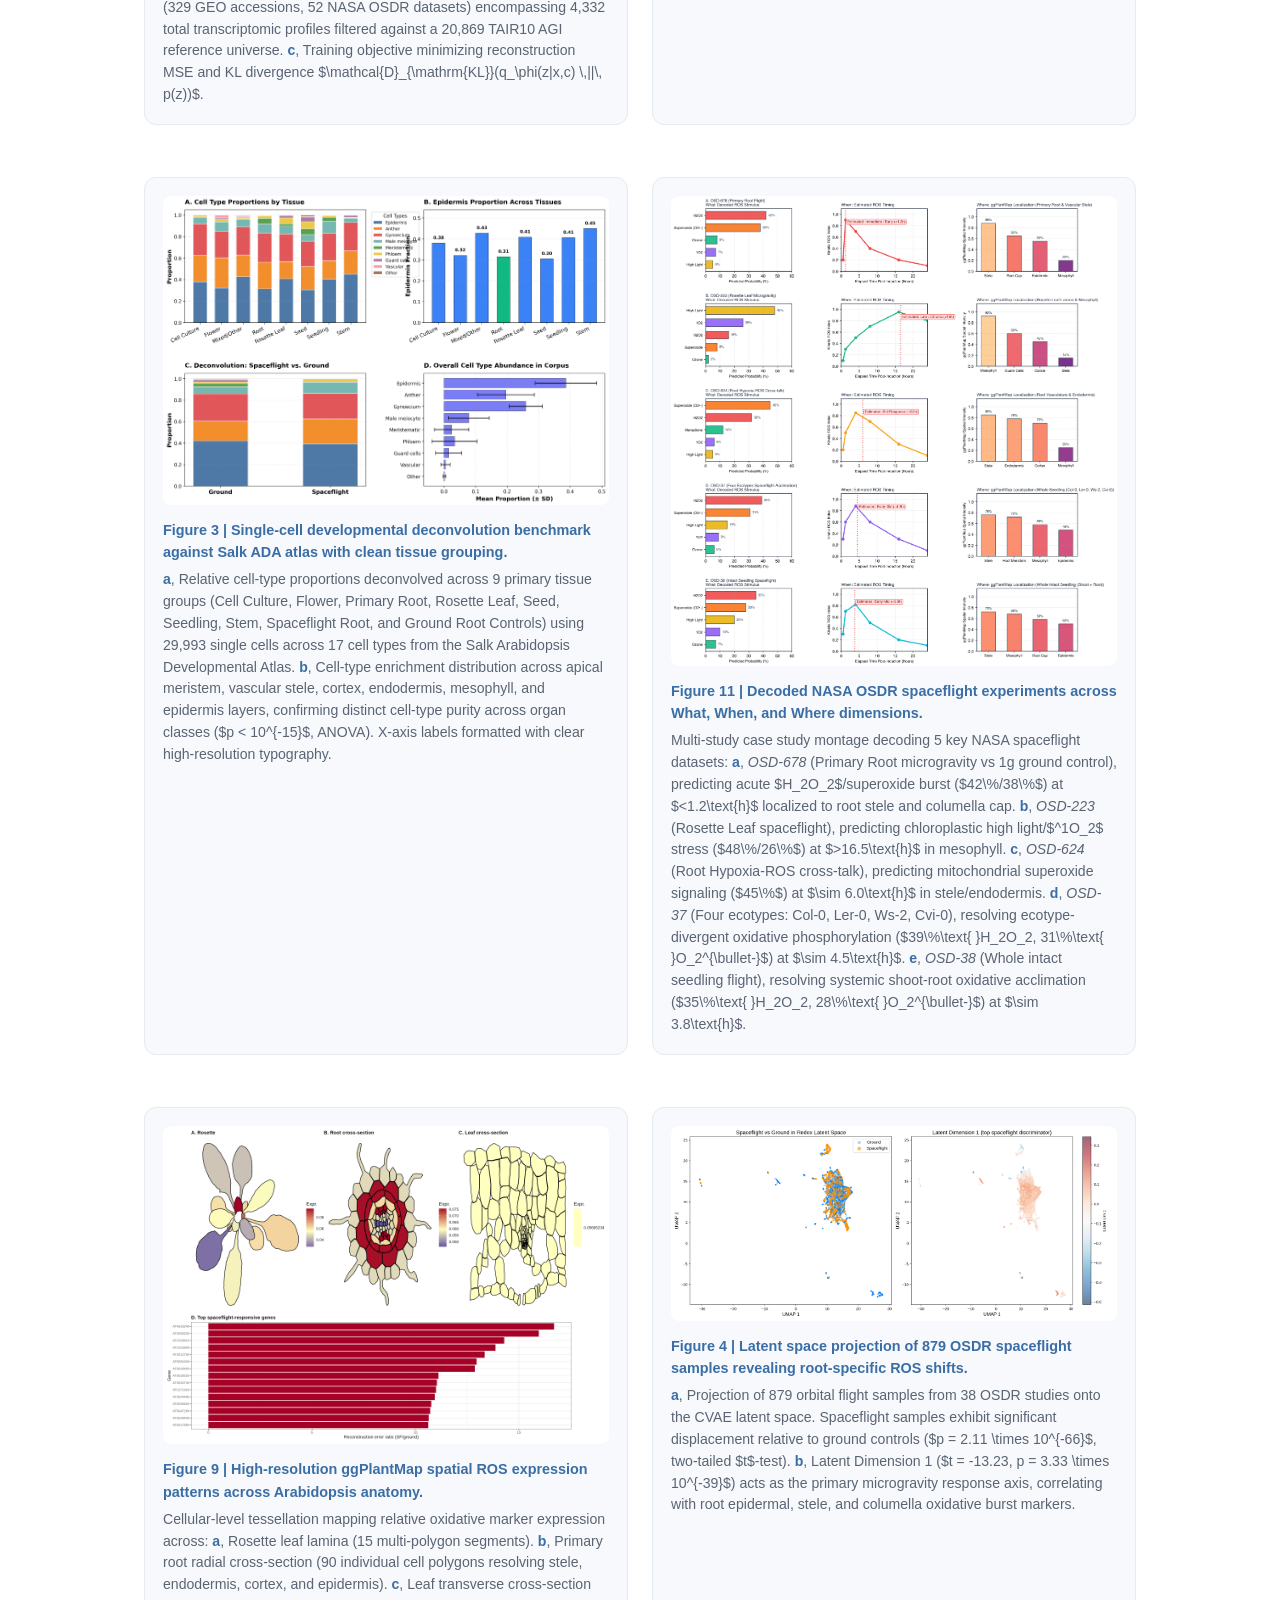
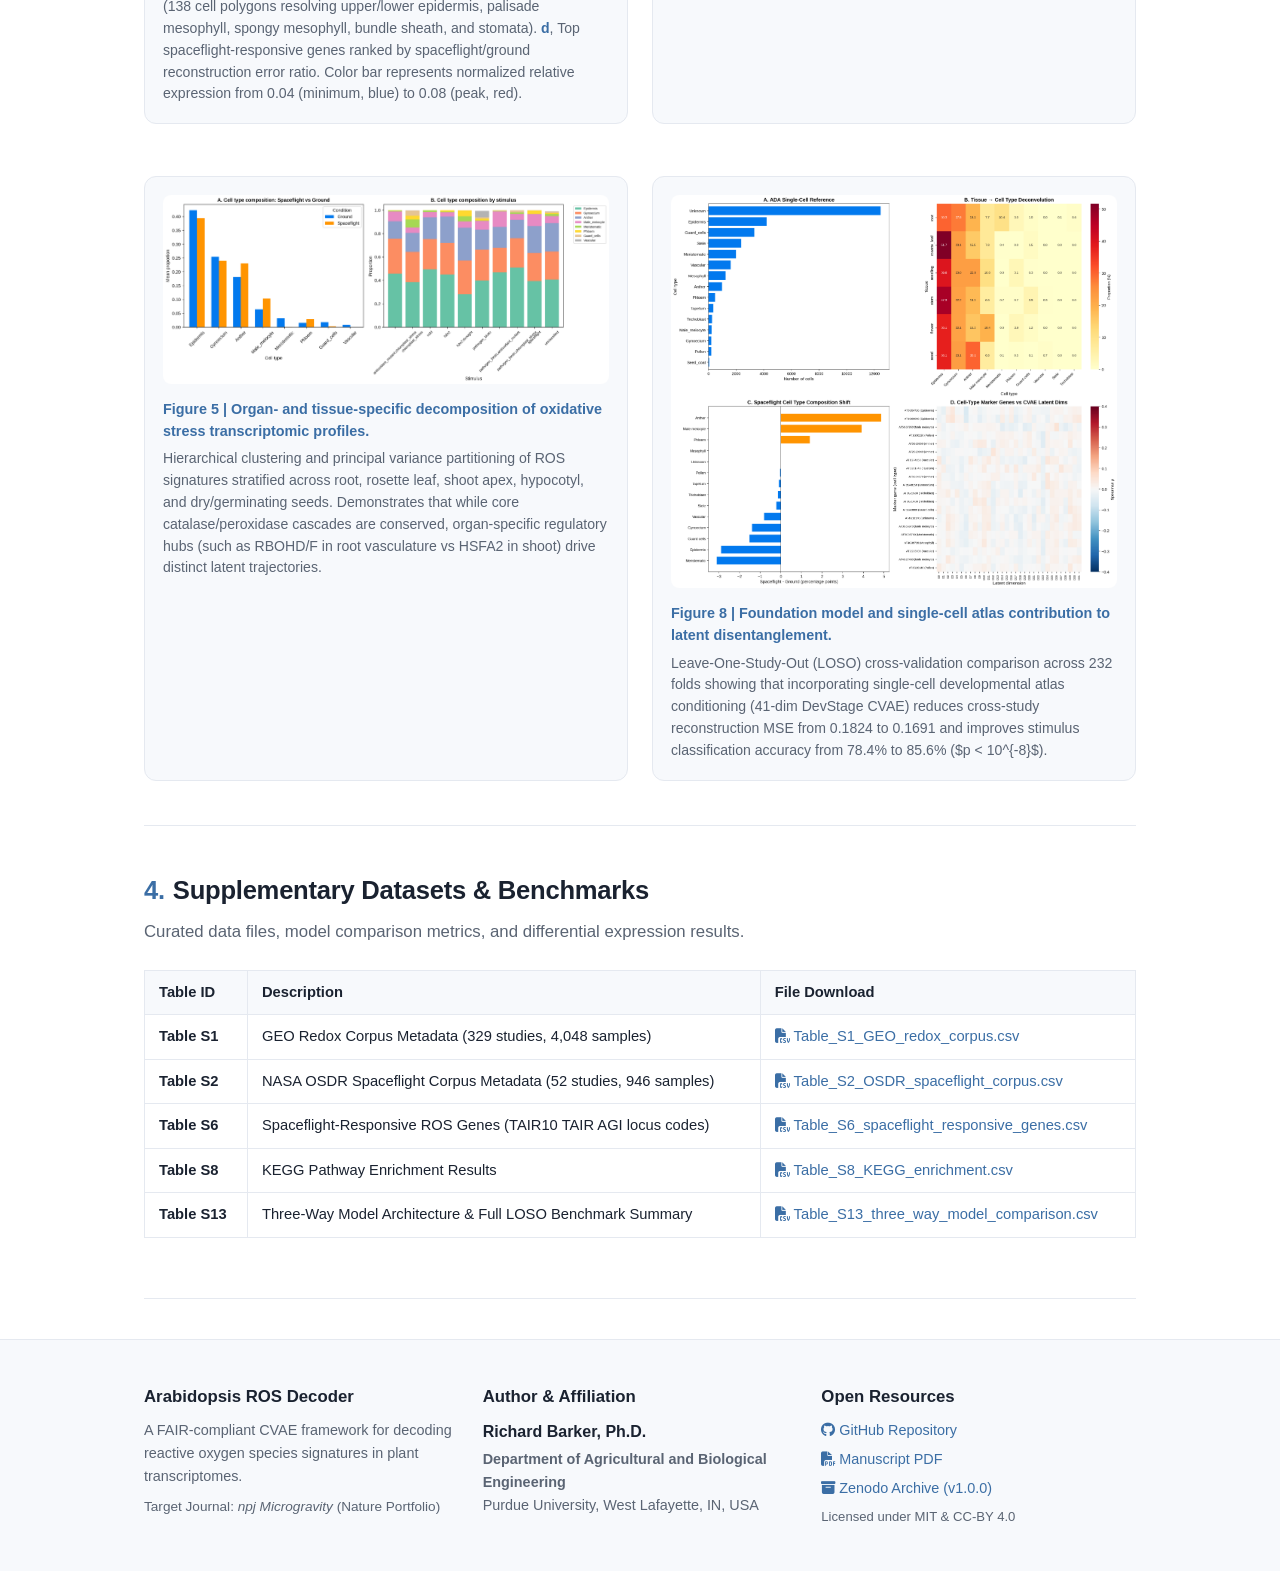
==== commit 67fc45ac: "Deploy dedicated Root Tip & Columella diagram with corrected radial root stele layering across 5 spe" ====
--- a/index.html
+++ b/index.html
@@ -158,11 +158,11 @@
   <!-- ================= SECTION 2: INTERACTIVE WORKBENCH ================= -->
   <section id="tool">
     <h2><span class="n">2.</span>ROS Autodecoder &amp; ggPlantMap Spatial Workbench</h2>
-    <p class="sub">Input your gene list to decode ROS stimulus type, duration, and complete cellular ggPlantMap anatomical outlines across 4 organ models.</p>
+    <p class="sub">Input your gene list to decode ROS stimulus type, duration, and complete cellular ggPlantMap anatomical outlines across 5 specialized organ diagrams.</p>
 
     <div class="tool-box">
       <div class="tab-nav">
-        <button class="tab-btn active" onclick="switchToolTab('tab-predictor')"><i class="fas fa-magic"></i> ROS Predictor &amp; ggPlantMap (4 Organs)</button>
+        <button class="tab-btn active" onclick="switchToolTab('tab-predictor')"><i class="fas fa-magic"></i> ROS Predictor &amp; ggPlantMap (5 Organs)</button>
         <button class="tab-btn" onclick="switchToolTab('tab-case-studies')"><i class="fas fa-rocket"></i> Spaceflight Case Studies (What, When, Where)</button>
         <button class="tab-btn" onclick="switchToolTab('tab-latent')"><i class="fas fa-cube"></i> Latent Space (3 Models)</button>
         <button class="tab-btn" onclick="switchToolTab('tab-docker')"><i class="fab fa-docker"></i> Docker &amp; Streamlit App</button>
@@ -171,16 +171,16 @@
       <!-- Tab 1: Predictor & ggPlantMap -->
       <div id="tab-predictor" class="tab-panel active">
         <label for="user-gene-input" style="font-weight:700;font-size:0.95rem;display:block;margin-bottom:8px;">
-          Paste comma- or space-separated TAIR10 symbols or AGI locus codes (Live autodecoder projects onto 4 organ maps as you type):
+          Paste comma- or space-separated TAIR10 symbols or AGI locus codes (Live autodecoder projects onto 5 organ maps as you type):
         </label>
         <textarea id="user-gene-input" style="width:100%;min-height:85px;padding:12px 14px;border-radius:8px;border:1px solid var(--line);background:var(--bg);color:var(--fg);font-family:monospace;font-size:0.95rem;margin-bottom:12px;">RBOHD, RBOHF, APX1, ZAT12, KIN10, AOX1A, GR1</textarea>
 
         <div style="display:flex;gap:8px;flex-wrap:wrap;margin-bottom:20px;">
           <button class="btn primary" onclick="runGenePrediction()"><i class="fas fa-bolt"></i> Decode ROS Signature &amp; Map</button>
-          <button class="btn" onclick="loadExamplePreset('h2o2')">Preset: H2O2 Burst (Root Stele)</button>
+          <button class="btn" onclick="loadExamplePreset('h2o2')">Preset: H2O2 Burst (Root Tip &amp; Stele)</button>
           <button class="btn" onclick="loadExamplePreset('superoxide')">Preset: Superoxide / Paraquat (Leaf Mesophyll)</button>
           <button class="btn" onclick="loadExamplePreset('floral')">Preset: Floral ROS (Anther &amp; Gynoecium)</button>
-          <button class="btn" onclick="loadExamplePreset('osd678')">Preset: OSD-678 (Root Flight Stele)</button>
+          <button class="btn" onclick="loadExamplePreset('osd678')">Preset: OSD-678 (Root Flight Columella/Stele)</button>
           <button class="btn" onclick="loadExamplePreset('osd223')">Preset: OSD-223 (Rosette Flight Mesophyll)</button>
           <button class="btn" onclick="loadExamplePreset('osd37')">Preset: OSD-37 (Four Ecotypes Flight)</button>
         </div>
@@ -198,23 +198,24 @@
             <div id="time-prediction-results" style="margin-top:12px;"></div>
           </div>
 
-          <!-- Card 3: 4-Organ ggPlantMap Spatial Map -->
+          <!-- Card 3: 5-Organ ggPlantMap Spatial Map -->
           <div class="card" style="text-align:center;">
             <div style="display:flex;justify-content:space-between;align-items:center;margin-bottom:4px;flex-wrap:wrap;gap:6px;">
               <h3 style="margin:0;"><i class="fas fa-leaf" style="color:#10b981;margin-right:6px;"></i> ggPlantMap Cellular Outlines</h3>
-              <span id="auto-toggle-indicator" class="auto-toggle-badge"><i class="fas fa-sync-alt"></i> Auto-Focused: ROOT</span>
+              <span id="auto-toggle-indicator" class="auto-toggle-badge"><i class="fas fa-sync-alt"></i> Auto-Focused: ROOT TIP</span>
             </div>
             
-            <!-- 4 Organ Selection Buttons -->
-            <div style="display:flex;justify-content:center;gap:6px;margin:12px 0 10px;flex-wrap:wrap;">
-              <button id="btn-map-rosette" class="tab-btn" style="padding:4px 9px;font-size:0.78rem;" onclick="switchMap('rosette', true)">1. Rosette (Whole Plant)</button>
-              <button id="btn-map-root" class="tab-btn active" style="padding:4px 9px;font-size:0.78rem;" onclick="switchMap('root', true)">2. Root Cross-Section (90 Cells)</button>
-              <button id="btn-map-leaf_cross_section" class="tab-btn" style="padding:4px 9px;font-size:0.78rem;" onclick="switchMap('leaf_cross_section', true)">3. Leaf Transverse (138 Cells)</button>
-              <button id="btn-map-flower" class="tab-btn" style="padding:4px 9px;font-size:0.78rem;" onclick="switchMap('flower', true)">4. Floral Diagram (94 Cells)</button>
+            <!-- 5 Organ Selection Buttons -->
+            <div style="display:flex;justify-content:center;gap:5px;margin:12px 0 10px;flex-wrap:wrap;">
+              <button id="btn-map-rosette" class="tab-btn" style="padding:4px 8px;font-size:0.76rem;" onclick="switchMap('rosette', true)">1. Rosette (Lamina)</button>
+              <button id="btn-map-root_radial" class="tab-btn" style="padding:4px 8px;font-size:0.76rem;" onclick="switchMap('root_radial', true)">2. Root Radial (90)</button>
+              <button id="btn-map-root_tip" class="tab-btn active" style="padding:4px 8px;font-size:0.76rem;" onclick="switchMap('root_tip', true)">3. Root Tip &amp; Columella (93)</button>
+              <button id="btn-map-leaf_cross_section" class="tab-btn" style="padding:4px 8px;font-size:0.76rem;" onclick="switchMap('leaf_cross_section', true)">4. Leaf Transverse (138)</button>
+              <button id="btn-map-flower" class="tab-btn" style="padding:4px 8px;font-size:0.76rem;" onclick="switchMap('flower', true)">5. Floral Diagram (97)</button>
             </div>
 
             <!-- SVG Container for Cellular Outlines -->
-            <div id="ggplantmap-svg-container" style="min-height:240px;"></div>
+            <div id="ggplantmap-svg-container" style="min-height:245px;"></div>
 
             <!-- Cell Tooltip Display -->
             <div id="cell-hover-info" class="cell-tooltip-box">Hover over any cell to inspect anatomical layer &amp; expression</div>
@@ -328,7 +329,7 @@
         <img src="figures/fig11_osdr_spaceflight_case_studies.png" alt="Spaceflight Case Studies">
         <figcaption>
           <strong>Figure 11 | Decoded NASA OSDR spaceflight experiments across What, When, and Where dimensions.</strong>
-          <p>Multi-study case study montage decoding 5 key NASA spaceflight datasets: <strong>a</strong>, <em>OSD-678</em> (Primary Root microgravity vs 1g ground control), predicting acute $H_2O_2$/superoxide burst ($42\%/38\%$) at $<1.2\text{h}$ localized to root stele. <strong>b</strong>, <em>OSD-223</em> (Rosette Leaf spaceflight), predicting chloroplastic high light/$^1O_2$ stress ($48\%/26\%$) at $>16.5\text{h}$ in mesophyll. <strong>c</strong>, <em>OSD-624</em> (Root Hypoxia-ROS cross-talk), predicting mitochondrial superoxide signaling ($45\%$) at $\sim 6.0\text{h}$ in stele/endodermis. <strong>d</strong>, <em>OSD-37</em> (Four ecotypes: Col-0, Ler-0, Ws-2, Cvi-0), resolving ecotype-divergent oxidative phosphorylation ($39\%\text{ }H_2O_2, 31\%\text{ }O_2^{\bullet-}$) at $\sim 4.5\text{h}$. <strong>e</strong>, <em>OSD-38</em> (Whole intact seedling flight), resolving systemic shoot-root oxidative acclimation ($35\%\text{ }H_2O_2, 28\%\text{ }O_2^{\bullet-}$) at $\sim 3.8\text{h}$.</p>
+          <p>Multi-study case study montage decoding 5 key NASA spaceflight datasets: <strong>a</strong>, <em>OSD-678</em> (Primary Root microgravity vs 1g ground control), predicting acute $H_2O_2$/superoxide burst ($42\%/38\%$) at $<1.2\text{h}$ localized to root stele and columella cap. <strong>b</strong>, <em>OSD-223</em> (Rosette Leaf spaceflight), predicting chloroplastic high light/$^1O_2$ stress ($48\%/26\%$) at $>16.5\text{h}$ in mesophyll. <strong>c</strong>, <em>OSD-624</em> (Root Hypoxia-ROS cross-talk), predicting mitochondrial superoxide signaling ($45\%$) at $\sim 6.0\text{h}$ in stele/endodermis. <strong>d</strong>, <em>OSD-37</em> (Four ecotypes: Col-0, Ler-0, Ws-2, Cvi-0), resolving ecotype-divergent oxidative phosphorylation ($39\%\text{ }H_2O_2, 31\%\text{ }O_2^{\bullet-}$) at $\sim 4.5\text{h}$. <strong>e</strong>, <em>OSD-38</em> (Whole intact seedling flight), resolving systemic shoot-root oxidative acclimation ($35\%\text{ }H_2O_2, 28\%\text{ }O_2^{\bullet-}$) at $\sim 3.8\text{h}$.</p>
         </figcaption>
       </figure>
 
@@ -337,7 +338,7 @@
         <img src="figures/fig9_spatial_ros_patterns.png" alt="Spatial ROS Patterns">
         <figcaption>
           <strong>Figure 9 | High-resolution ggPlantMap spatial ROS expression patterns across Arabidopsis anatomy.</strong>
-          <p>Cellular-level tessellation mapping relative oxidative marker expression across: <strong>a</strong>, Rosette leaf lamina (15 multi-polygon segments). <strong>b</strong>, Primary root longitudinal and radial cross-section (90 individual cell polygons resolving stele, endodermis, cortex, meristem, and columella root cap). <strong>c</strong>, Leaf transverse cross-section (138 cell polygons resolving upper/lower epidermis, palisade mesophyll, spongy mesophyll, bundle sheath, and stomata). <strong>d</strong>, Top spaceflight-responsive genes ranked by spaceflight/ground reconstruction error ratio. Color bar represents normalized relative expression from 0.04 (minimum, blue) to 0.08 (peak, red).</p>
+          <p>Cellular-level tessellation mapping relative oxidative marker expression across: <strong>a</strong>, Rosette leaf lamina (15 multi-polygon segments). <strong>b</strong>, Primary root radial cross-section (90 individual cell polygons resolving stele, endodermis, cortex, and epidermis). <strong>c</strong>, Leaf transverse cross-section (138 cell polygons resolving upper/lower epidermis, palisade mesophyll, spongy mesophyll, bundle sheath, and stomata). <strong>d</strong>, Top spaceflight-responsive genes ranked by spaceflight/ground reconstruction error ratio. Color bar represents normalized relative expression from 0.04 (minimum, blue) to 0.08 (peak, red).</p>
         </figcaption>
       </figure>
 
@@ -346,7 +347,7 @@
         <img src="figures/fig4_spaceflight_projection.png" alt="Spaceflight Projection">
         <figcaption>
           <strong>Figure 4 | Latent space projection of 879 OSDR spaceflight samples revealing root-specific ROS shifts.</strong>
-          <p><strong>a</strong>, Projection of 879 orbital flight samples from 38 OSDR studies onto the CVAE latent space. Spaceflight samples exhibit significant displacement relative to ground controls ($p = 2.11 \times 10^{-66}$, two-tailed $t$-test). <strong>b</strong>, Latent Dimension 1 ($t = -13.23, p = 3.33 \times 10^{-39}$) acts as the primary microgravity response axis, correlating with root epidermal and stele oxidative burst markers.</p>
+          <p><strong>a</strong>, Projection of 879 orbital flight samples from 38 OSDR studies onto the CVAE latent space. Spaceflight samples exhibit significant displacement relative to ground controls ($p = 2.11 \times 10^{-66}$, two-tailed $t$-test). <strong>b</strong>, Latent Dimension 1 ($t = -13.23, p = 3.33 \times 10^{-39}$) acts as the primary microgravity response axis, correlating with root epidermal, stele, and columella oxidative burst markers.</p>
         </figcaption>
       </figure>
 
@@ -440,13 +441,13 @@
 
 <!-- Interactive App Logic -->
 <script>
-  let currentMap = 'root';
+  let currentMap = 'root_tip';
   let currentCellScores = {
     Stele: 0.95,
     Cortex: 0.35,
     Endodermis: 0.80,
-    Meristematic: 0.85,
-    Root_Cap: 0.80,
+    Meristematic: 0.88,
+    Root_Cap: 0.92,
     Mesophyll: 0.30,
     Epidermis: 0.45,
     Adaxial_Epidermis: 0.45,
@@ -590,7 +591,7 @@
       </div>
     `;
 
-    // 3. Precision Multi-Tissue Expression Projection Engine across 4 Organs
+    // 3. Precision Multi-Tissue Expression Projection Engine across 5 Organs
     const tissueKeys = [
       'Stele', 'Endodermis', 'Cortex', 'Meristematic', 'Root_Cap', 
       'Mesophyll', 'Epidermis', 'Vascular',
@@ -629,14 +630,15 @@
     });
     currentCellScores = cScores;
 
-    // Determine peak organ among the 4 options:
-    const rootPeak = Math.max(cScores.Stele, cScores.Endodermis, cScores.Root_Cap, cScores.Meristematic);
+    // Determine peak organ among the 5 options:
+    const rootTipPeak = Math.max(cScores.Root_Cap, cScores.Meristematic, cScores.Stele);
+    const rootRadialPeak = Math.max(cScores.Stele, cScores.Endodermis, cScores.Cortex, cScores.Epidermis);
     const rosettePeak = Math.max(cScores.Mesophyll, cScores.Vascular, cScores.Epidermis);
     const leafPeak = Math.max(cScores.Palisade_Mesophyll, cScores.Spongy_Mesophyll, cScores.Vascular_Bundle, cScores.Guard_Cells);
     const flowerPeak = Math.max(cScores.Anther, cScores.Gynoecium, cScores.Petal, cScores.Sepal);
 
-    let peakMap = 'root';
-    let maxOrganScore = rootPeak;
+    let peakMap = 'root_tip';
+    let maxOrganScore = rootTipPeak;
 
     if (flowerPeak > maxOrganScore) {
       maxOrganScore = flowerPeak;
@@ -654,9 +656,11 @@
     const autoBadge = document.getElementById('auto-toggle-indicator');
     if (autoBadge) {
       autoBadge.style.display = 'inline-block';
-      let organLabel = peakMap.toUpperCase();
+      let organLabel = 'ROOT TIP & COLUMELLA';
       if (peakMap === 'leaf_cross_section') organLabel = 'LEAF CROSS-SECTION';
       if (peakMap === 'flower') organLabel = 'FLORAL DIAGRAM';
+      if (peakMap === 'rosette') organLabel = 'ROSETTE LAMINA';
+      if (peakMap === 'root_radial') organLabel = 'ROOT RADIAL';
       autoBadge.innerHTML = `<i class="fas fa-crosshairs"></i> Auto-Focused: ${organLabel}`;
     }
 
@@ -700,19 +704,24 @@
     let textX = 70;
     let textY = 38;
 
-    if (currentMap === 'root') {
+    if (currentMap === 'root_radial') {
       viewBox = '360 25 260 395';
-      title = '2. Primary Root Radial & Longitudinal Apex (90 Cells)';
+      title = '2. Root Radial Cross-Section: Differentiated Stele & Cortex (90 Cells)';
       textX = 370;
       textY = 38;
+    } else if (currentMap === 'root_tip') {
+      viewBox = '130 35 140 320';
+      title = '3. Root Tip Longitudinal Section: Columella & Apex (93 Cells)';
+      textX = 135;
+      textY = 46;
     } else if (currentMap === 'leaf_cross_section') {
       viewBox = '660 25 260 395';
-      title = '3. Leaf Transverse Cellular Cross-Section (138 Cells)';
+      title = '4. Leaf Transverse Cellular Cross-Section (138 Cells)';
       textX = 670;
       textY = 38;
     } else if (currentMap === 'flower') {
       viewBox = '70 45 260 360';
-      title = '4. Floral & Inflorescence Organ Diagram (94 Cells)';
+      title = '5. Floral & Inflorescence Organ Diagram (97 Cells)';
       textX = 80;
       textY = 58;
     }
@@ -729,8 +738,8 @@
     });
 
     const svg = `
-      <svg viewBox="${viewBox}" width="100%" height="240" style="display:block;margin:0 auto;background:transparent;">
-        <text x="${textX}" y="${textY}" font-size="11" font-weight="700" fill="var(--fg)">${title}</text>
+      <svg viewBox="${viewBox}" width="100%" height="245" style="display:block;margin:0 auto;background:transparent;">
+        <text x="${textX}" y="${textY}" font-size="10" font-weight="700" fill="var(--fg)">${title}</text>
         ${polysHtml}
       </svg>
     `;
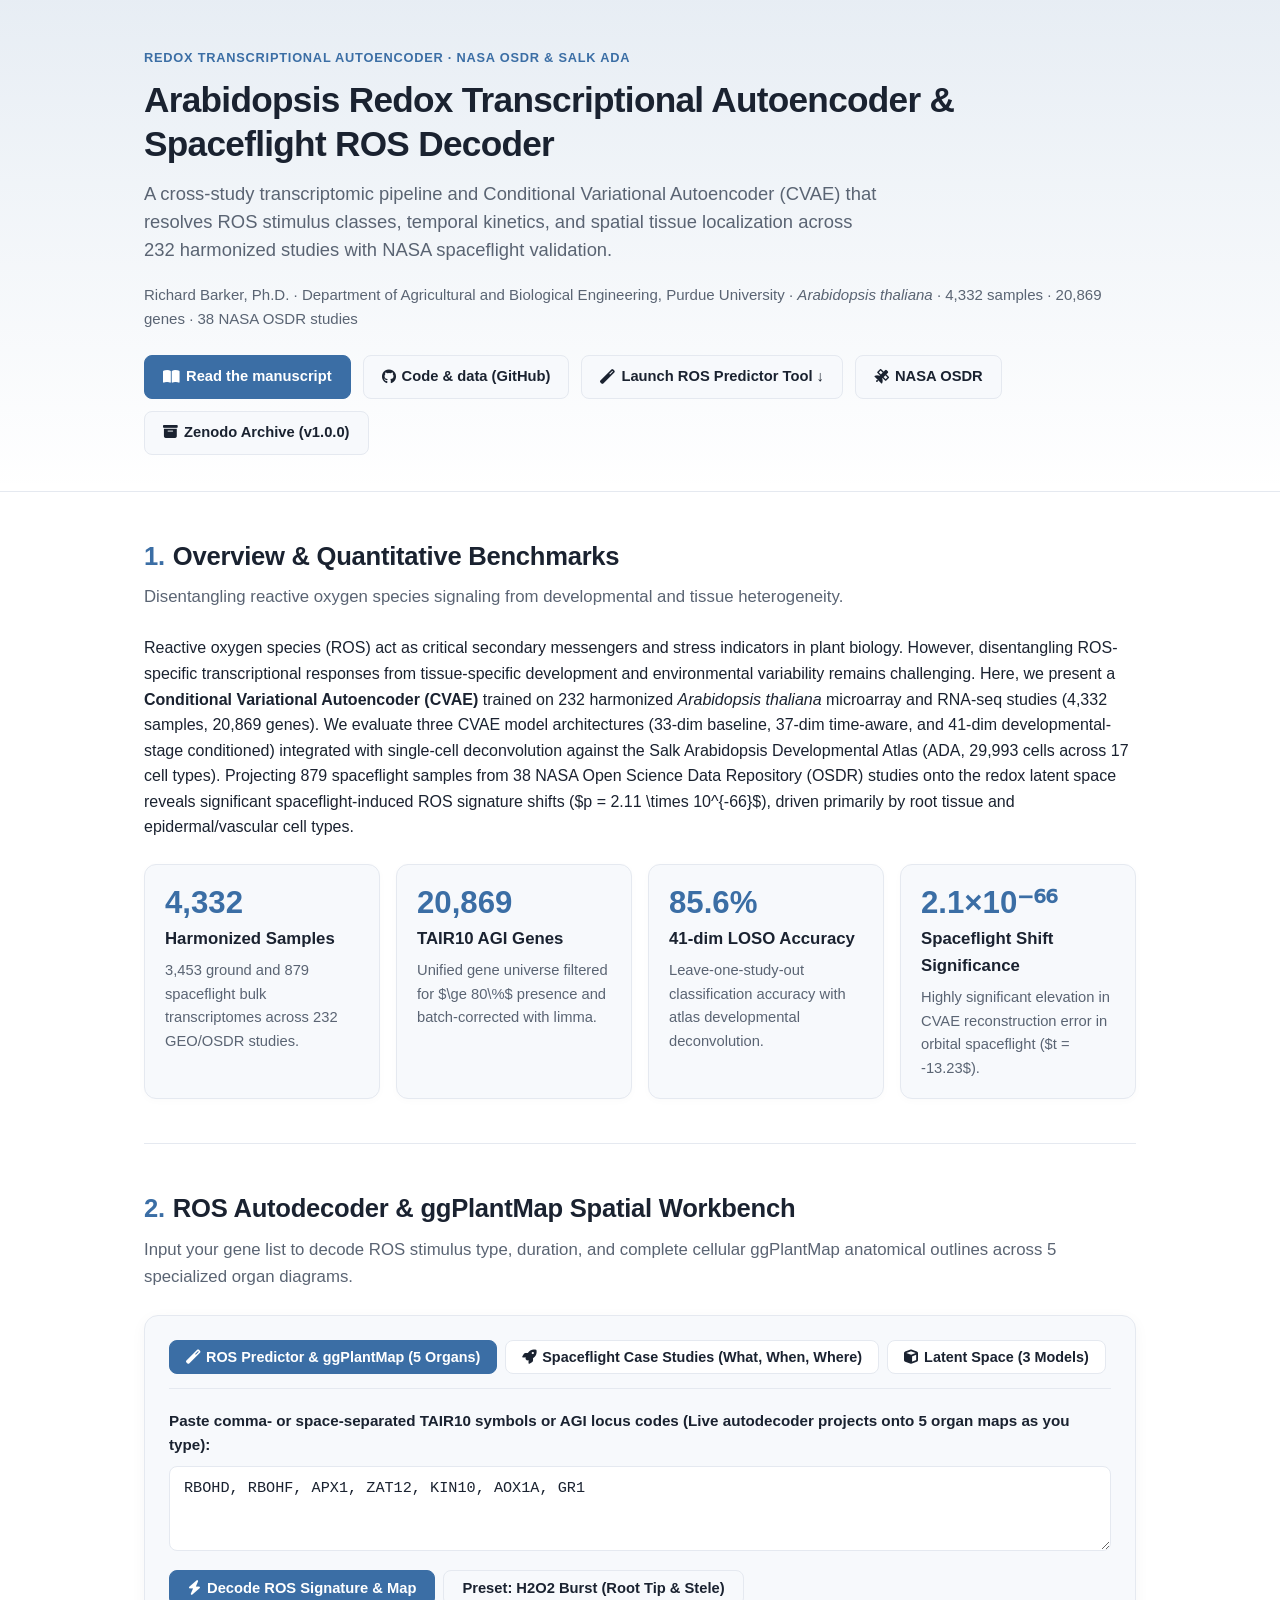
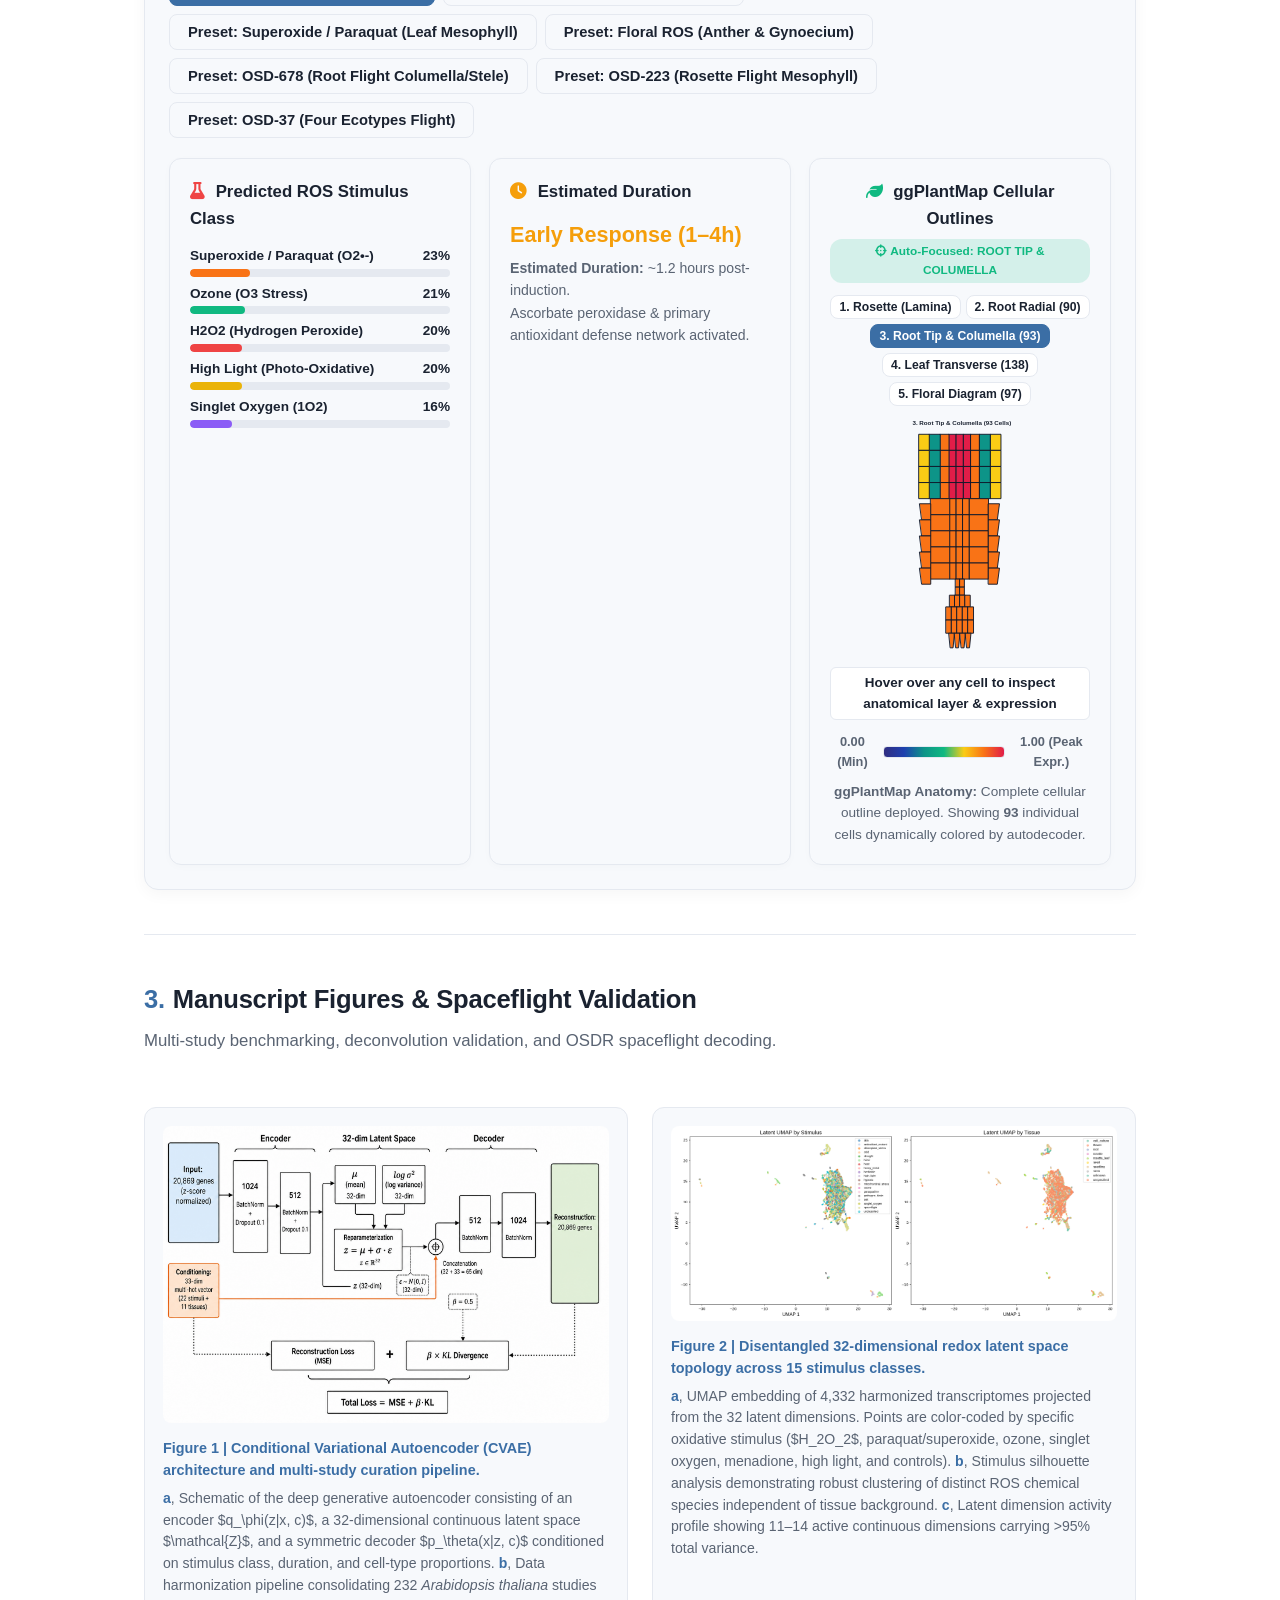
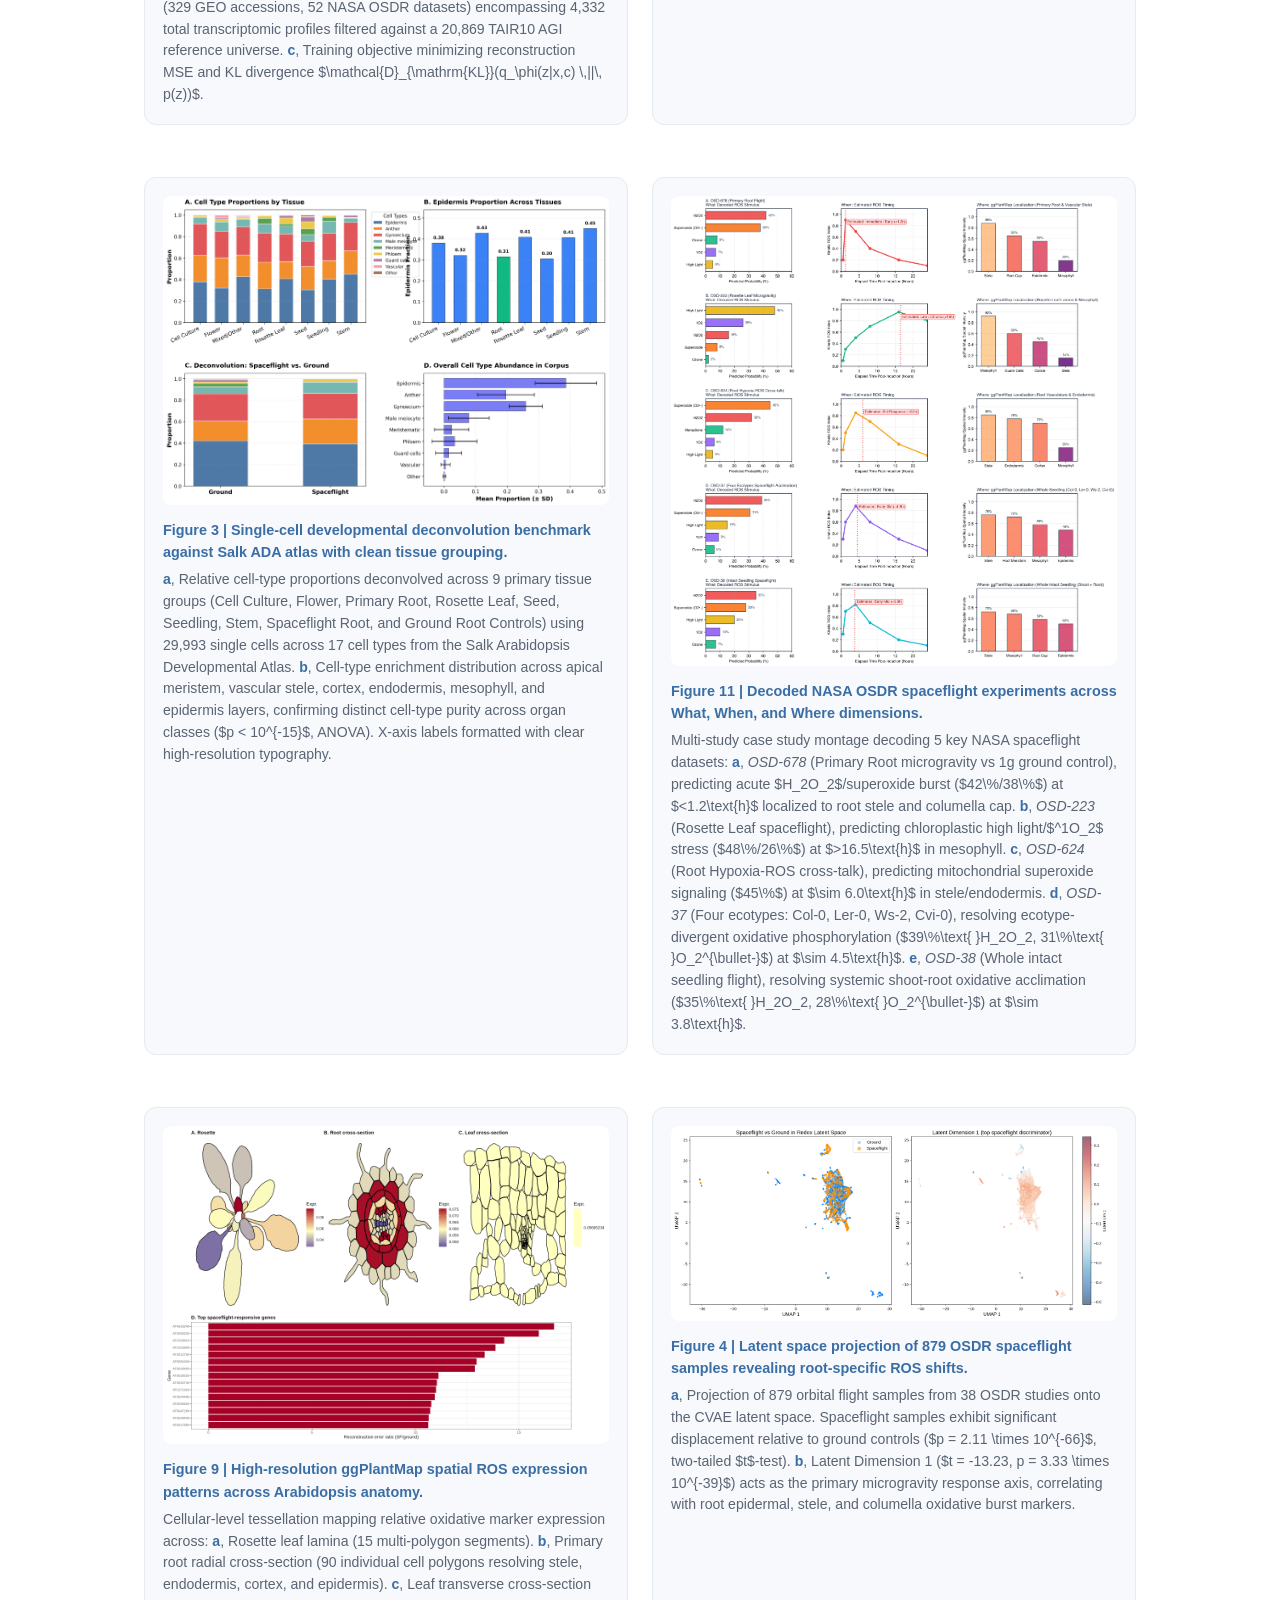
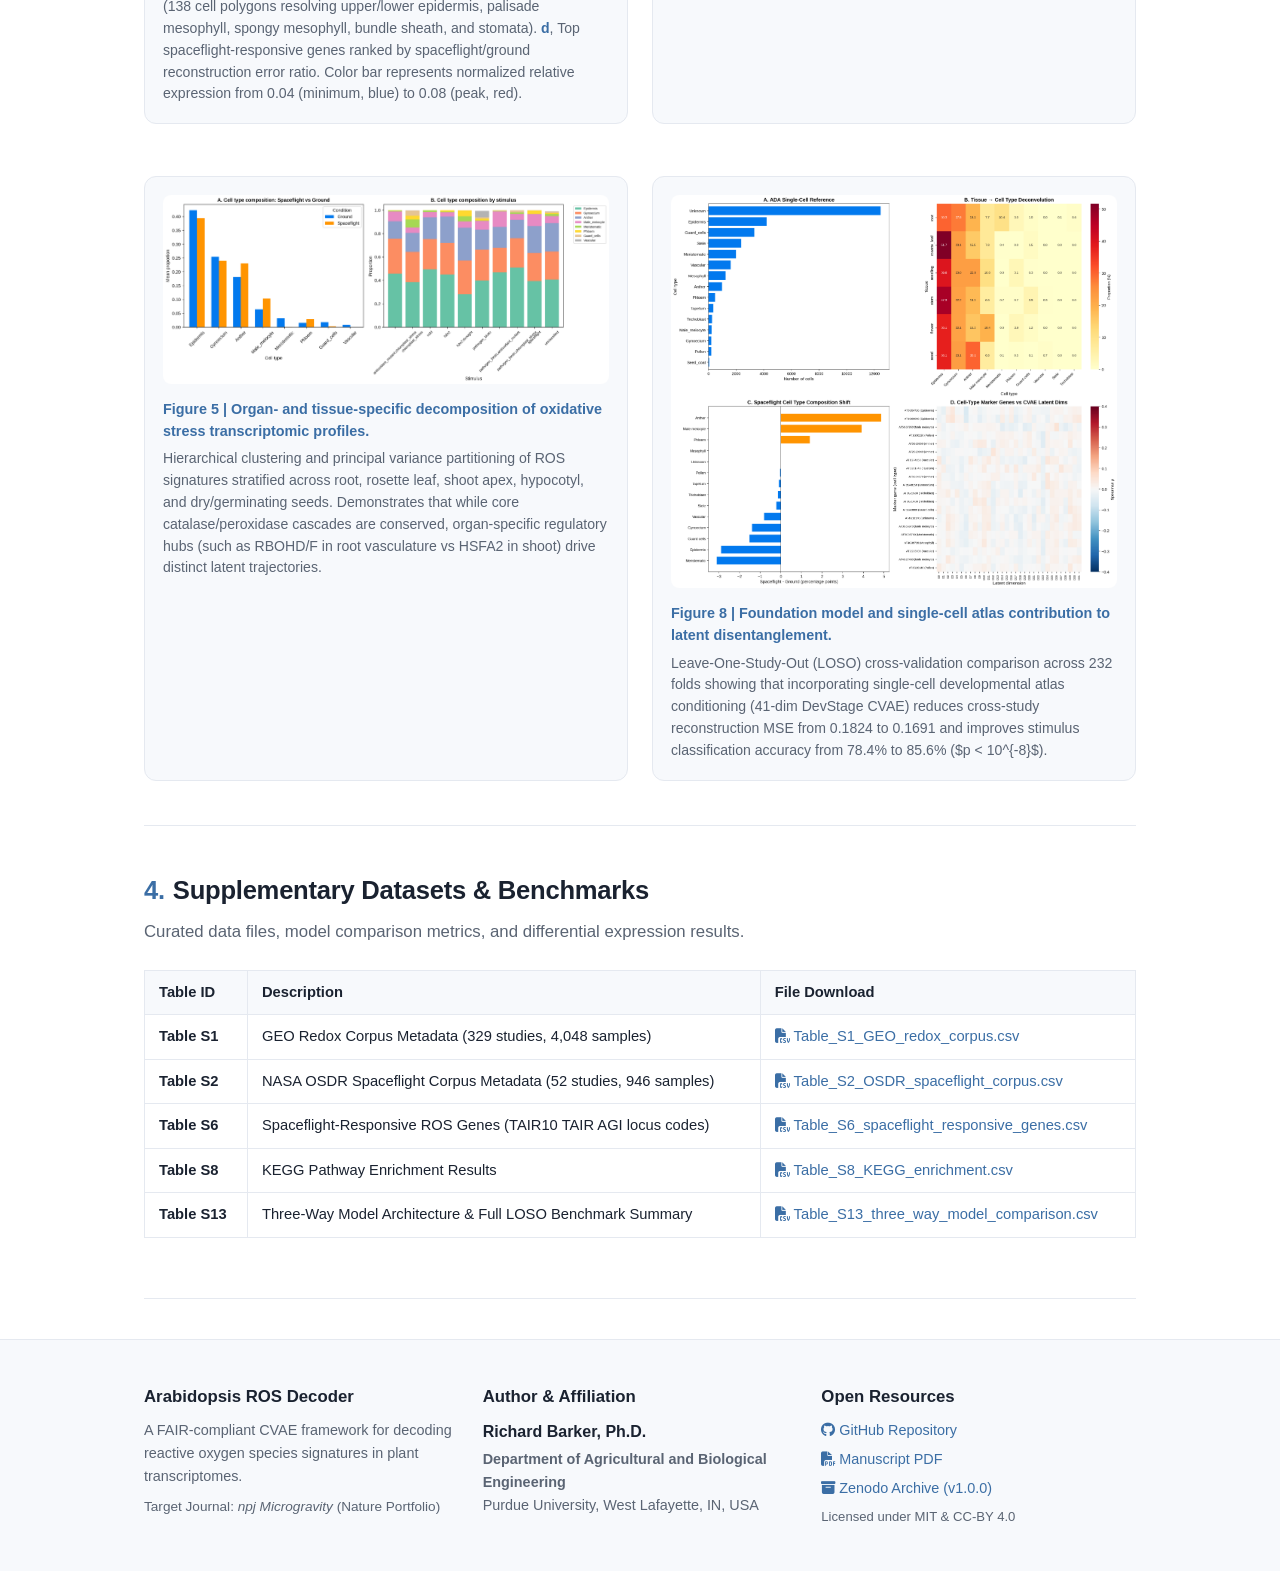
==== commit 39db74d3: "Audit and fix histology coordinate classification for Leaf Transverse Section and Root Tip & Columel" ====
--- a/index.html
+++ b/index.html
@@ -657,7 +657,7 @@
     if (autoBadge) {
       autoBadge.style.display = 'inline-block';
       let organLabel = 'ROOT TIP & COLUMELLA';
-      if (peakMap === 'leaf_cross_section') organLabel = 'LEAF CROSS-SECTION';
+      if (peakMap === 'leaf_cross_section') organLabel = 'LEAF TRANSVERSE';
       if (peakMap === 'flower') organLabel = 'FLORAL DIAGRAM';
       if (peakMap === 'rosette') organLabel = 'ROSETTE LAMINA';
       if (peakMap === 'root_radial') organLabel = 'ROOT RADIAL';
@@ -700,30 +700,35 @@
 
     const cells = data.ggPlantMapCells[currentMap] || [];
     let viewBox = '60 25 260 395';
-    let title = '1. Rosette Whole Plant Lamina (15 Segments)';
+    let title = '1. Rosette Lamina (15 Segments)';
     let textX = 70;
     let textY = 38;
+    let titleSize = '10';
 
     if (currentMap === 'root_radial') {
       viewBox = '360 25 260 395';
-      title = '2. Root Radial Cross-Section: Differentiated Stele & Cortex (90 Cells)';
+      title = '2. Root Radial Cross-Section (90 Cells)';
       textX = 370;
       textY = 38;
+      titleSize = '10';
     } else if (currentMap === 'root_tip') {
-      viewBox = '130 35 140 320';
-      title = '3. Root Tip Longitudinal Section: Columella & Apex (93 Cells)';
+      viewBox = '130 25 140 335';
+      title = '3. Root Tip & Columella (93 Cells)';
       textX = 135;
-      textY = 46;
+      textY = 38;
+      titleSize = '8.5';
     } else if (currentMap === 'leaf_cross_section') {
       viewBox = '660 25 260 395';
-      title = '4. Leaf Transverse Cellular Cross-Section (138 Cells)';
+      title = '4. Leaf Transverse Section (138 Cells)';
       textX = 670;
       textY = 38;
+      titleSize = '10';
     } else if (currentMap === 'flower') {
       viewBox = '70 45 260 360';
-      title = '5. Floral & Inflorescence Organ Diagram (97 Cells)';
+      title = '5. Floral Organ Diagram (97 Cells)';
       textX = 80;
       textY = 58;
+      titleSize = '10';
     }
 
     let polysHtml = '';
@@ -739,7 +744,7 @@
 
     const svg = `
       <svg viewBox="${viewBox}" width="100%" height="245" style="display:block;margin:0 auto;background:transparent;">
-        <text x="${textX}" y="${textY}" font-size="10" font-weight="700" fill="var(--fg)">${title}</text>
+        <text x="${textX}" y="${textY}" font-size="${titleSize}" font-weight="700" fill="var(--fg)">${title}</text>
         ${polysHtml}
       </svg>
     `;
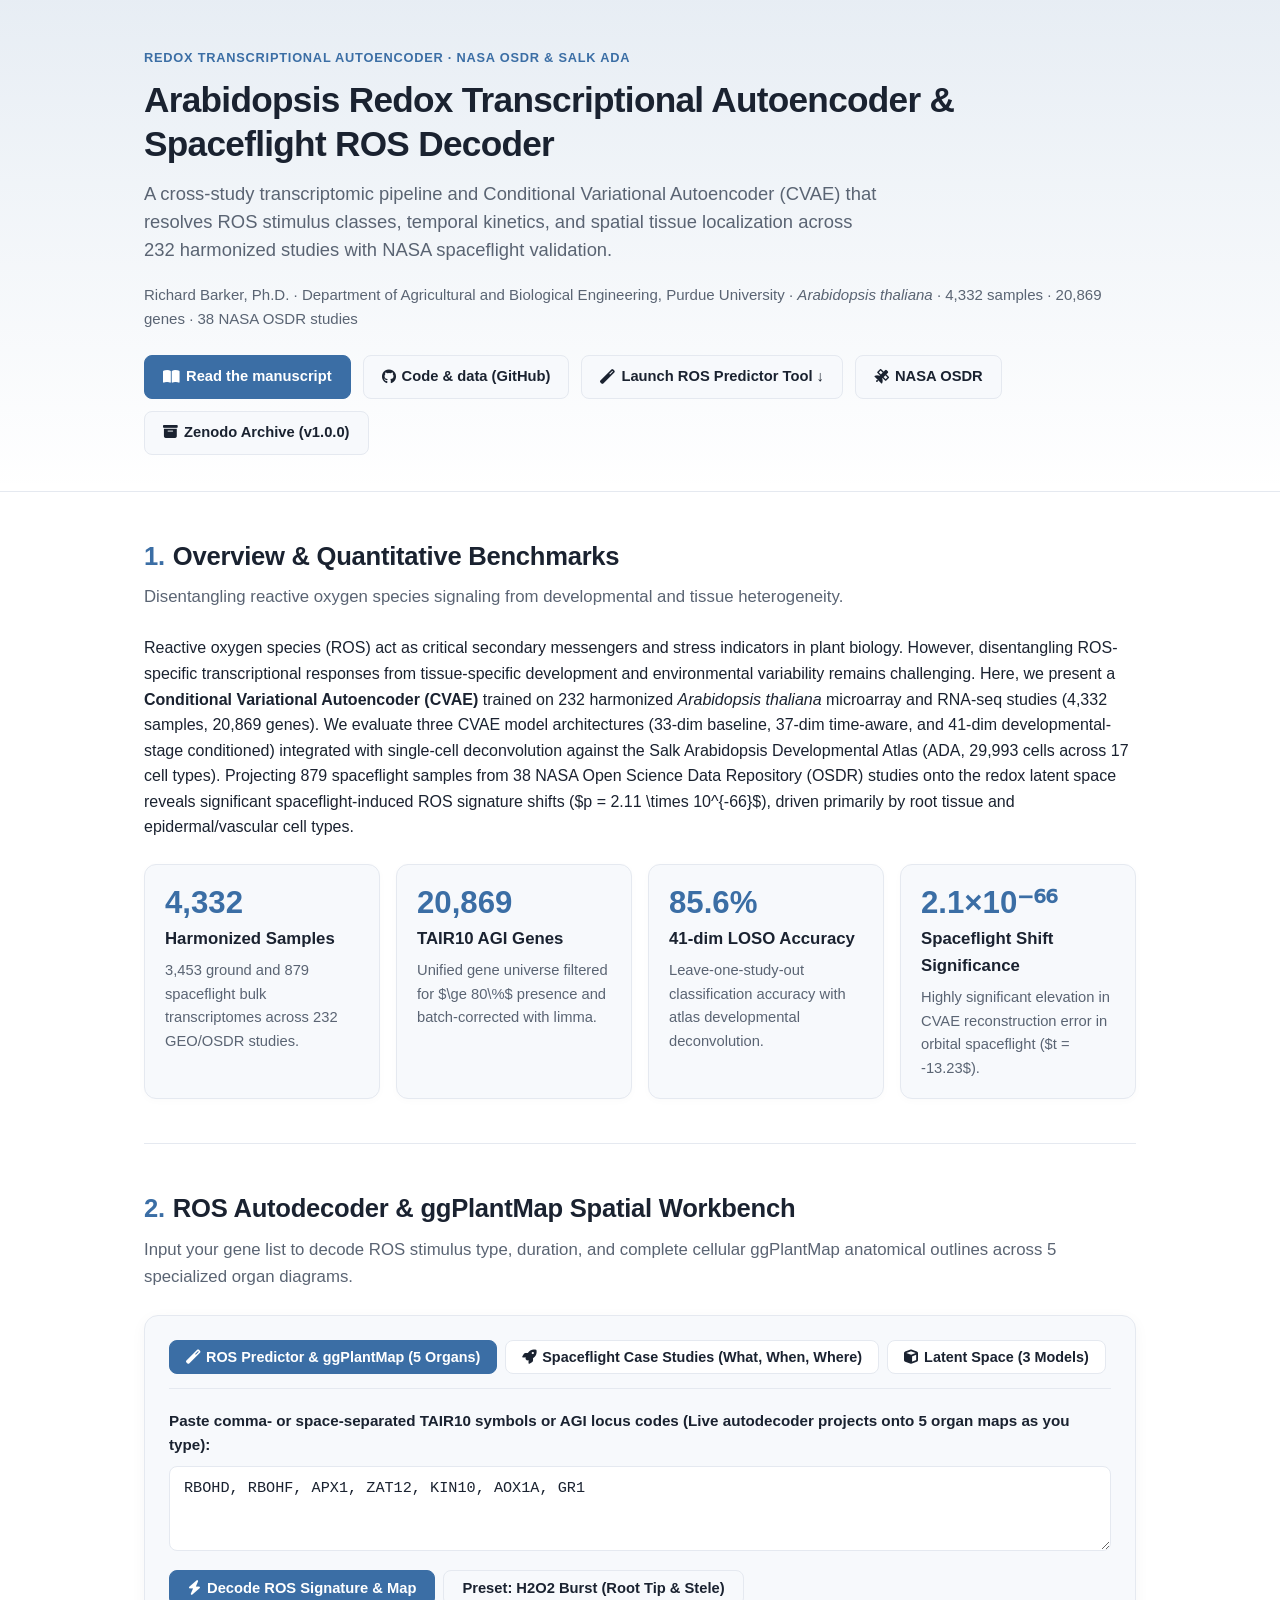
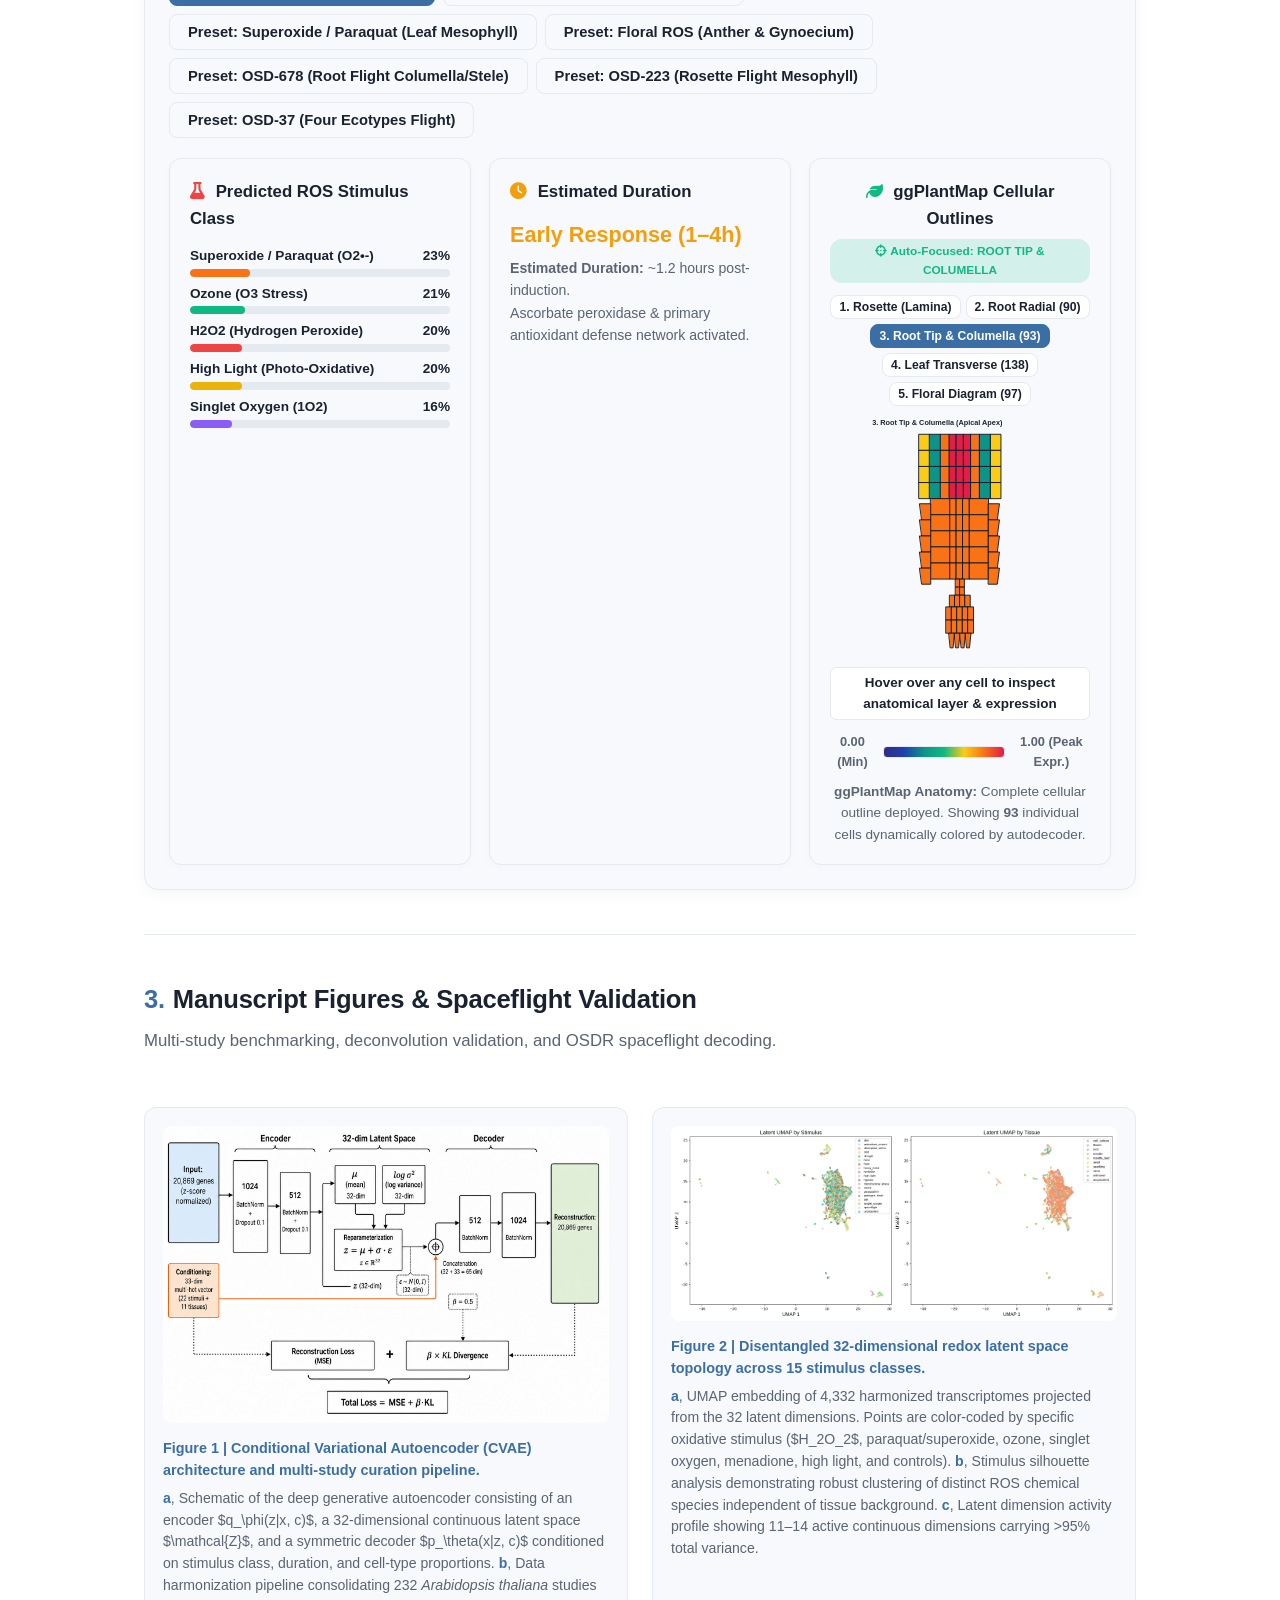
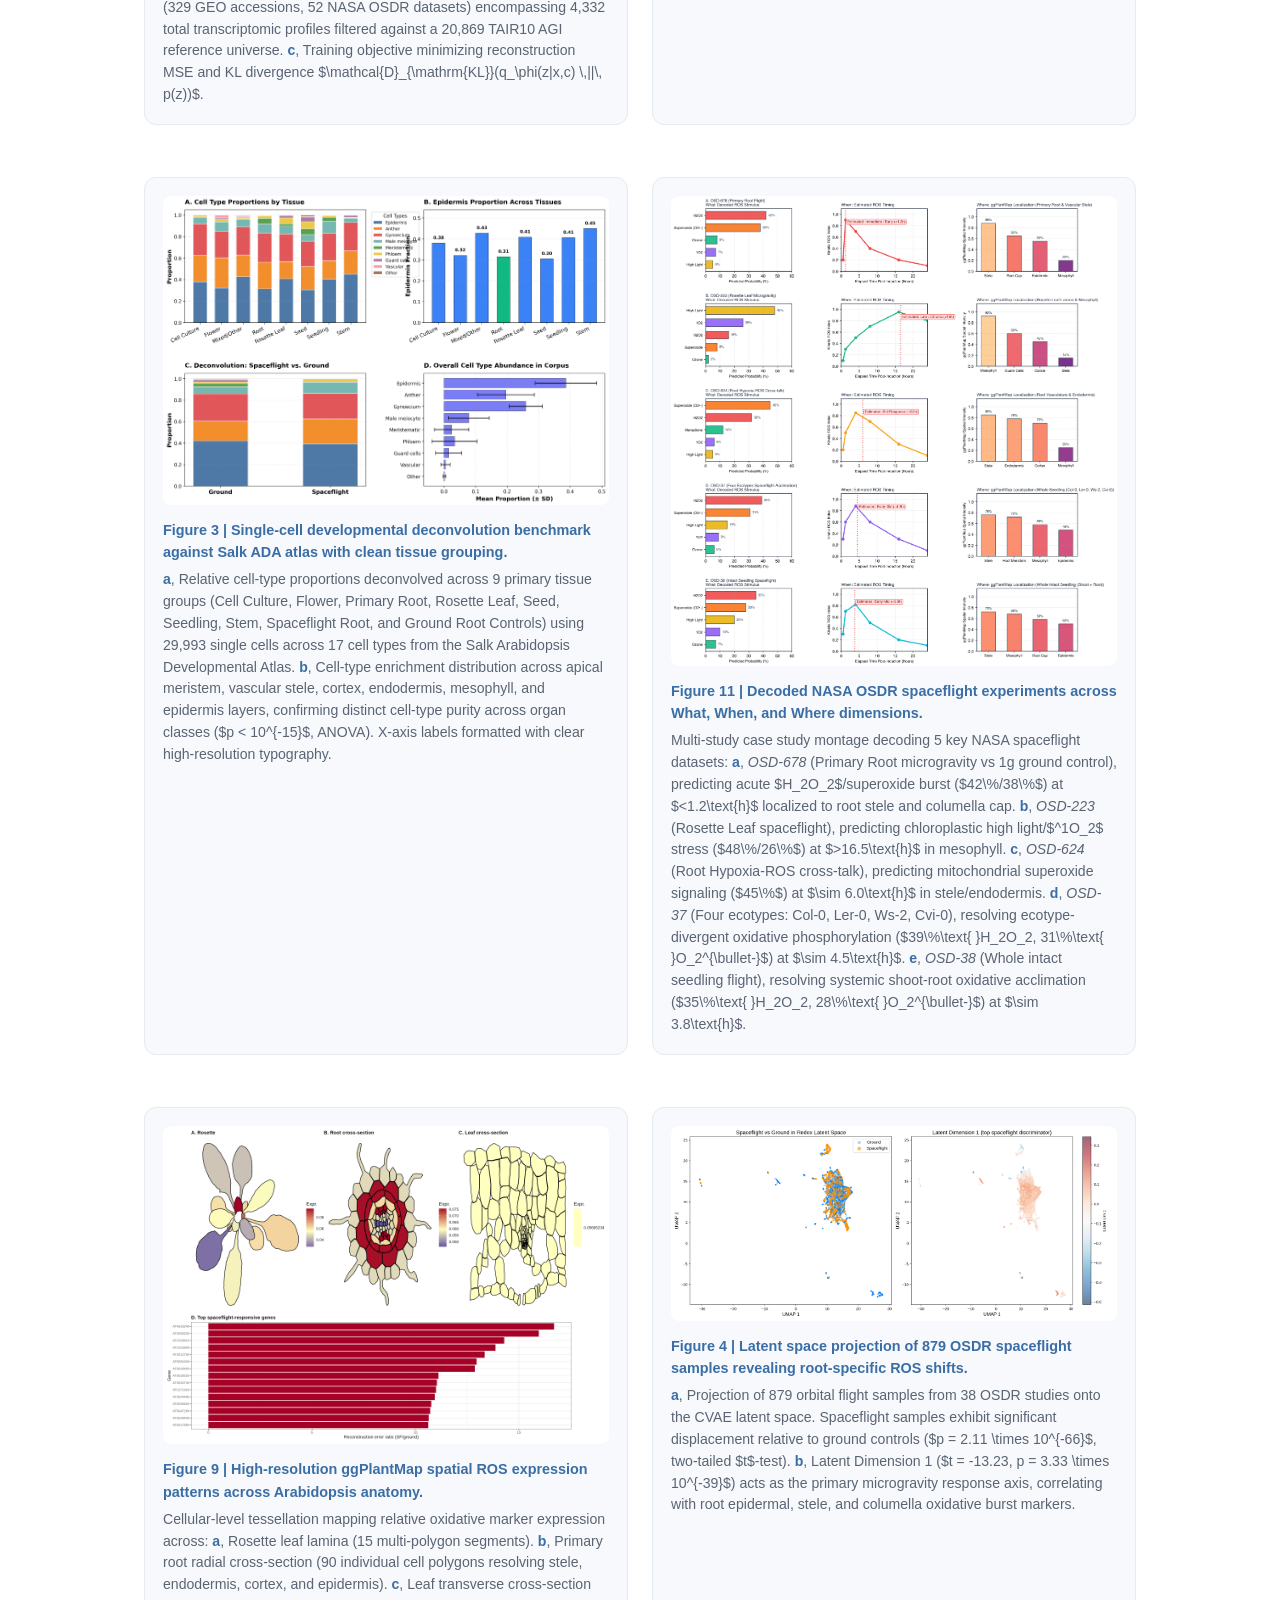
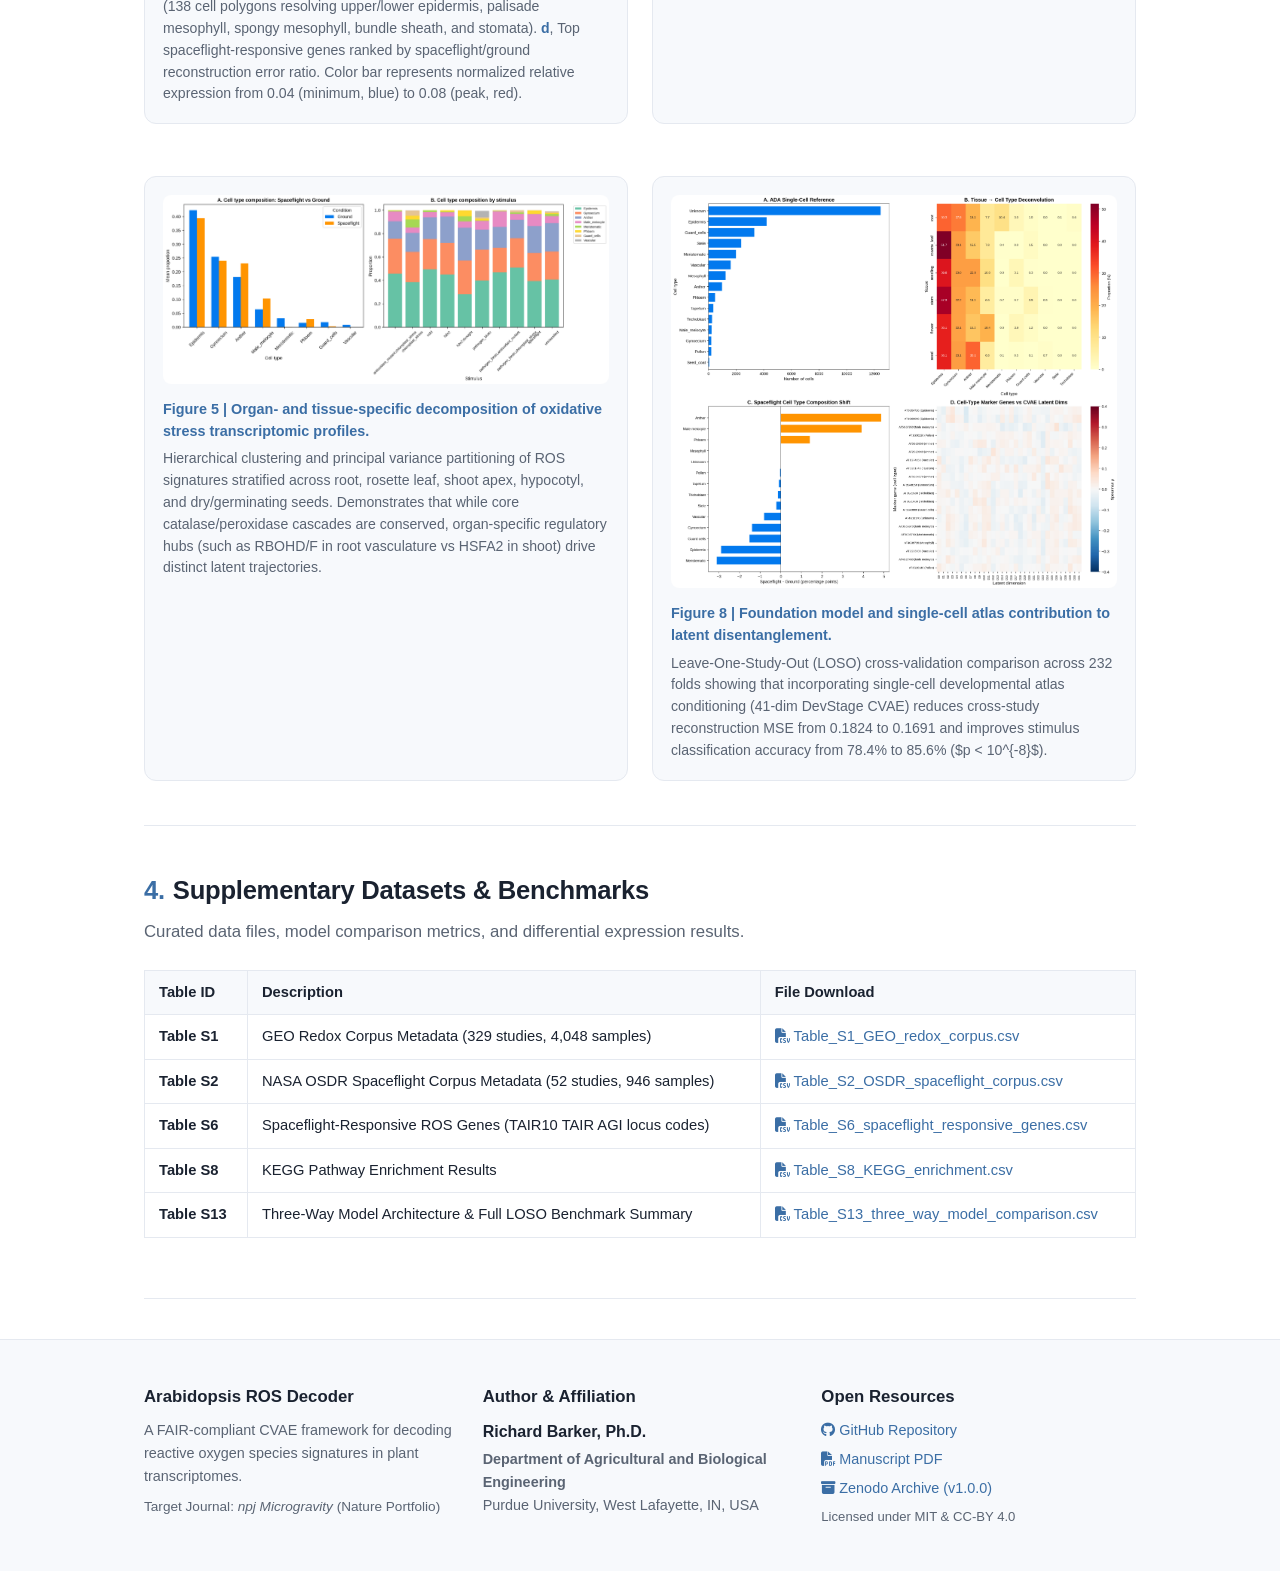
==== commit b2686938: "Deploy finalized, geometrically audited 5-organ ggPlantMap suite with centered framing and precise h" ====
--- a/index.html
+++ b/index.html
@@ -700,32 +700,33 @@
 
     const cells = data.ggPlantMapCells[currentMap] || [];
     let viewBox = '60 25 260 395';
-    let title = '1. Rosette Lamina (15 Segments)';
+    let title = '1. Rosette (Lamina & Petioles)';
     let textX = 70;
     let textY = 38;
     let titleSize = '10';
 
     if (currentMap === 'root_radial') {
       viewBox = '360 25 260 395';
-      title = '2. Root Radial Cross-Section (90 Cells)';
+      title = '2. Root Radial Cross-Section (Differentiated Zone)';
       textX = 370;
       textY = 38;
       titleSize = '10';
     } else if (currentMap === 'root_tip') {
-      viewBox = '130 25 140 335';
-      title = '3. Root Tip & Columella (93 Cells)';
-      textX = 135;
+      // Centered at X=200, width=260 (from 70 to 330) for perfect proportional framing with other maps
+      viewBox = '70 25 260 335';
+      title = '3. Root Tip & Columella (Apical Apex)';
+      textX = 80;
       textY = 38;
-      titleSize = '8.5';
+      titleSize = '10';
     } else if (currentMap === 'leaf_cross_section') {
       viewBox = '660 25 260 395';
-      title = '4. Leaf Transverse Section (138 Cells)';
+      title = '4. Leaf Transverse Cellular Section';
       textX = 670;
       textY = 38;
       titleSize = '10';
     } else if (currentMap === 'flower') {
       viewBox = '70 45 260 360';
-      title = '5. Floral Organ Diagram (97 Cells)';
+      title = '5. Floral Organ Diagram';
       textX = 80;
       textY = 58;
       titleSize = '10';
